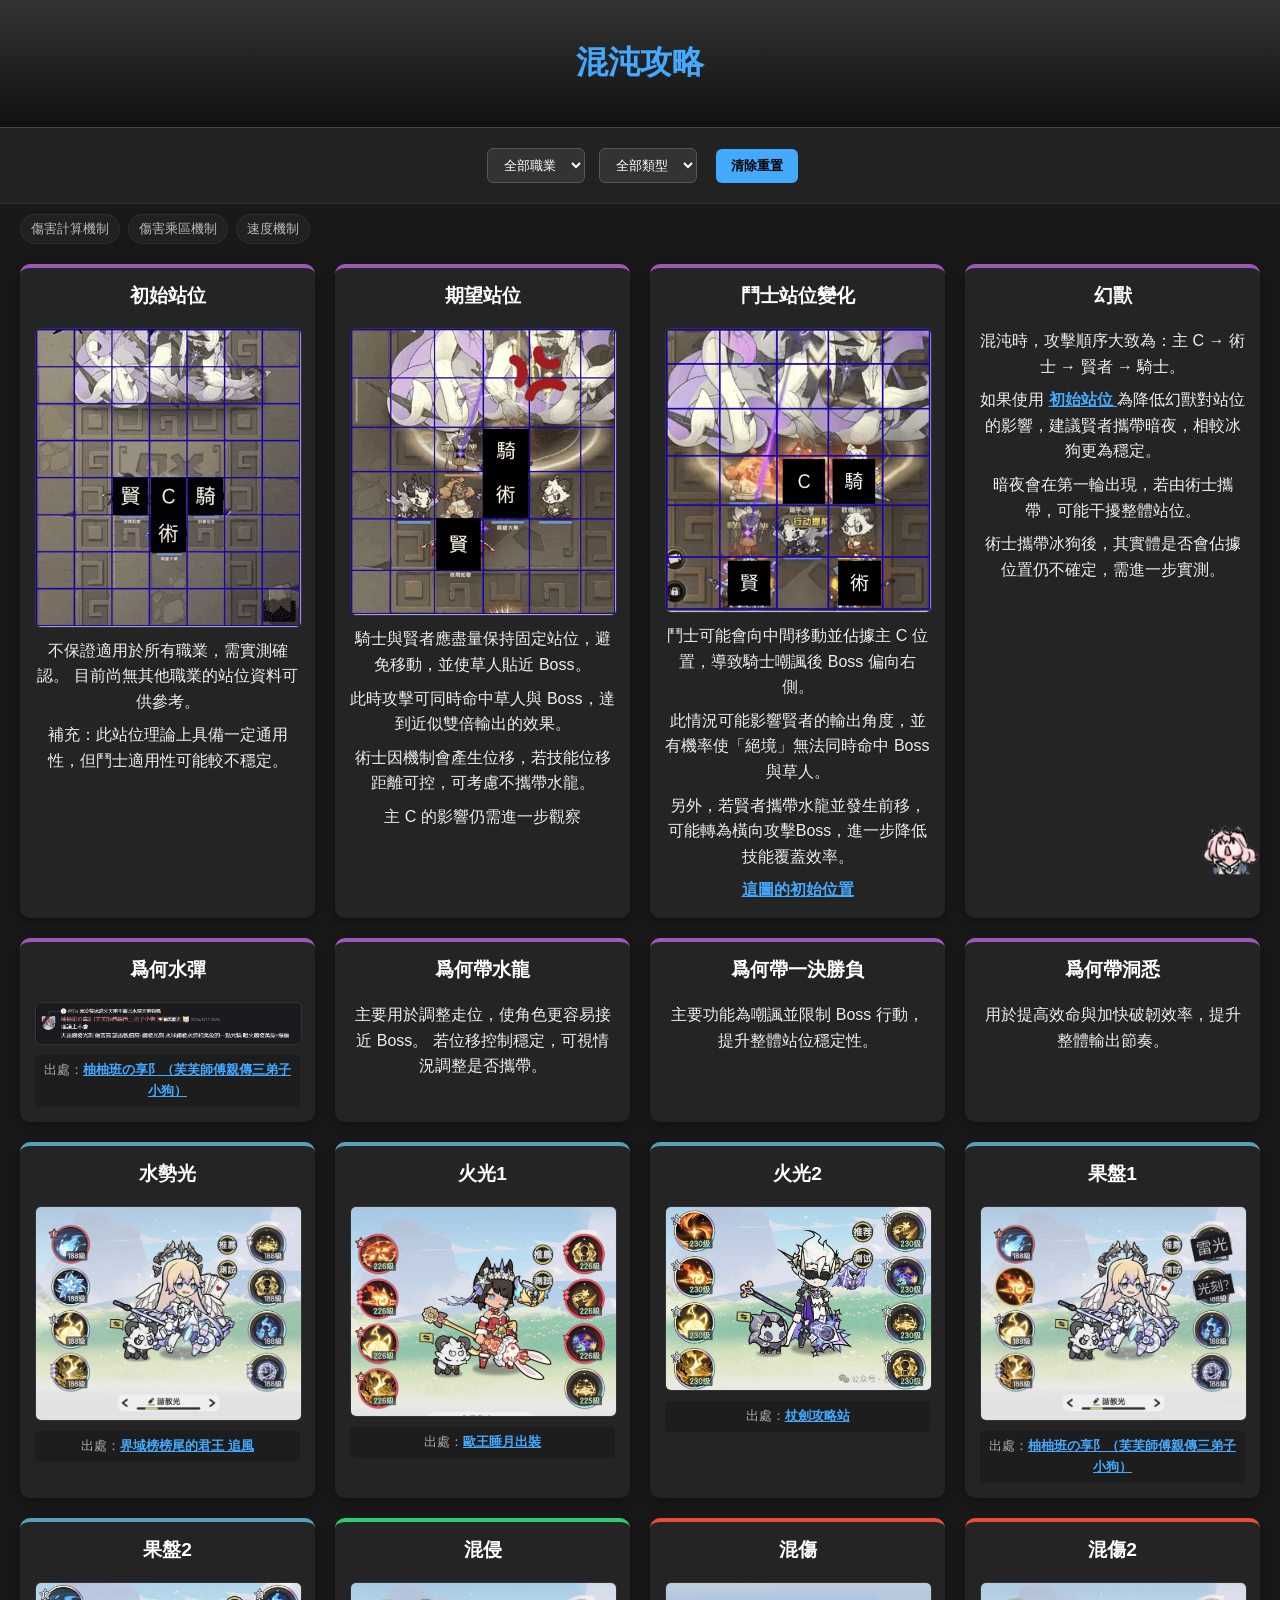
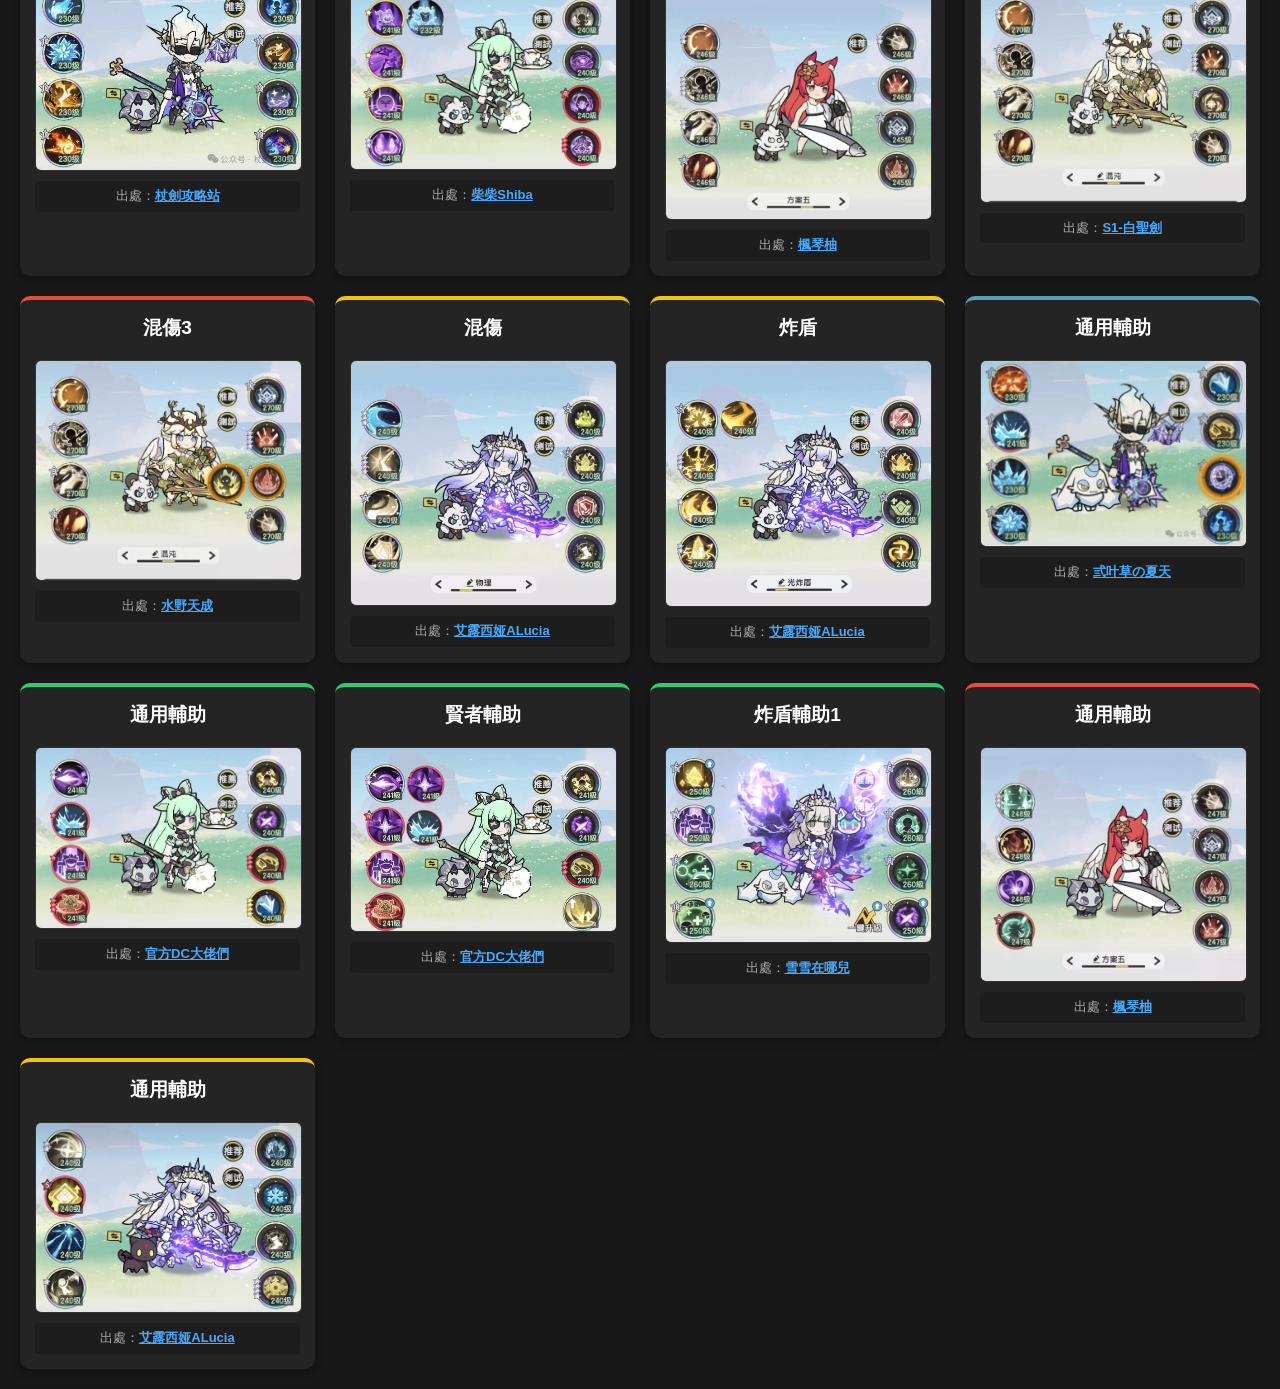
==== hundun.html @ 765a08b0 "Update hundun.html" ====
<!doctype html>
<html lang="zh-Hant">
  <head>
    <meta charset="UTF-8" />
    <meta name="viewport" content="width=device-width, initial-scale=1.0" />
    <title>混沌攻略 - 仗劍傳說</title>
    <link rel="stylesheet" href="hundun.css" />
  </head>

  <body>
    <!-- ===== 頁面標題 ===== -->
    <header>
      <h1>混沌攻略</h1>
    </header>

    <!-- ===== 彩蛋按鈕 ===== -->
    <img id="easter-egg-btn" src="pic/feile.png" alt="驚喜表情" />

    <!-- ===== 彩蛋 Modal ===== -->
    <div id="surprise-modal">
      <div class="modal-content">
        <span class="close-button">&times;</span>
        <h4>恭喜你找到彩蛋！</h4>
        <img id="surprise-img" src="pic/gengtu1.png" alt="驚喜圖片" />
        <p>這是一個小小的驚喜，感謝你的探索！</p>
      </div>
    </div>

    <!-- ===== 篩選選單 ===== -->
    <div class="menu">
      <!-- 職業篩選 -->
      <select id="job">
        <option value="all">全部職業</option>
        <option value="warlock">術士</option>
        <option value="sage">賢者</option>
        <option value="fighter">鬥士</option>
        <option value="knight">騎士</option>
        <option value="exp">解説</option>
      </select>

      <!-- 類型篩選 -->
      <select id="type">
        <option value="all">全部類型</option>
        <option value="atk">攻擊</option>
        <option value="sup">輔助</option>
        <option value="exp">技能</option>
        <option value="stand">站位</option>
      </select>

      <!-- 重置按鈕 -->
      <button id="clear">清除重置</button>
    </div>

    <!-- ===== 補充資料區 ===== -->
    <div class="menu-extra">
       <!-- 連結列表 -->
      <div class="menu-extra-links">
        <!-- 傷害計算機制 -->
        <a
          href="https://www.taptap.cn/moment/735771760900706003"
          target="_blank"
        >
          傷害計算機制
        </a>

        <!-- 傷害乘區機制 -->
        <a
          href="https://www.taptap.cn/moment/769601162142810448"
          target="_blank"
        >
          傷害乘區機制
        </a>

        <!-- 速度機制 -->
        <a
          href="https://www.taptap.cn/moment/742370463644125273"
          target="_blank"
        >
          速度機制
        </a>
      </div>
    </div>
    <!-- ===== 補充資料區 END ===== -->

    <!-- ===== Lightbox ===== -->
    <div id="lightbox">
      <div class="lightbox-content">
        <div class="lightbox-left">
          <img src="" alt="展示圖片" id="lightbox-main-img" />
        </div>

        <div class="lightbox-right">
          <span class="lightbox-close">&times;</span>
          <h3 id="lightbox-title">標題</h3>
          <div id="lightbox-text">這裡顯示說明文字</div>
        </div>
      </div>
    </div>

    <!-- ===== 卡片內容區 ===== -->
    <div class="grid">
      <!-- ===== 範例卡片（站位） ===== -->
      <div
        class="box exp"
        data-job="exp"
        data-type="stand"
        data-title="初始站位"
        data-text="不保證適用於所有職業，需實測確認。
        目前尚無其他職業的站位資料可供參考。

        補充：此站位理論上具備一定通用性，但鬥士適用性可能較不穩定。"
      >
        <h3>初始站位</h3>
        <img src="pic/stand.png" alt="站位" />
        <p>
          不保證適用於所有職業，需實測確認。
          目前尚無其他職業的站位資料可供參考。
        </p>
        <p>補充：此站位理論上具備一定通用性，但鬥士適用性可能較不穩定。</p>
      </div>

      <div
        class="box exp"
        data-job="exp"
        data-type="stand"
        data-title="期望站位"
        data-text="騎士與賢者應盡量保持固定站位，避免移動，並使草人貼近 Boss。
        此時攻擊可同時命中草人與 Boss，達到近似雙倍輸出的效果。

        術士因機制會產生位移，若技能位移距離可控，可考慮不攜帶水龍。
        主 C 的影響仍需進一步觀察。"
      >
        <h3>期望站位</h3>
        <img src="pic/stand2.png" alt="站位" />
        <p>騎士與賢者應盡量保持固定站位，避免移動，並使草人貼近 Boss。</p>
        <p>此時攻擊可同時命中草人與 Boss，達到近似雙倍輸出的效果。</p>
        <p>術士因機制會產生位移，若技能位移距離可控，可考慮不攜帶水龍。</p>
        <p>主 C 的影響仍需進一步觀察</p>
      </div>

      <div
        class="box exp"
        data-job="exp"
        data-type="stand"
        data-title="鬥士站位變化"
        data-text="鬥士可能會向中間移動並佔據主 C 位置，導致騎士嘲諷後 Boss 偏向右側。

        此情況可能影響賢者的輸出角度，並有機率使「絕境」無法同時命中 Boss 與草人。

        另外，若賢者攜帶水龍並發生前移，可能轉為橫向攻擊 Boss，進一步降低技能覆蓋效率。

        賢者不建議站在鬥士後方，否則草人可能被阻擋。技能施放順序應為「草人優先於圖騰」，否則可能出現如圖所示的站位問題。
        <a href='pic/stand3.png' target='_blank'>查看這圖的初始位置</a>"
      >
        <h3>鬥士站位變化</h3>
        <img src="pic/stand4.png" alt="站位" />
        <p>
          鬥士可能會向中間移動並佔據主 C 位置，導致騎士嘲諷後 Boss 偏向右側。
        </p>
        <p>
          此情況可能影響賢者的輸出角度，並有機率使「絕境」無法同時命中 Boss
          與草人。
        </p>
        <p>
          另外，若賢者攜帶水龍並發生前移，可能轉為橫向攻擊Boss，進一步降低技能覆蓋效率。
        </p>
        <p>
          <a
            href="#"
            class="img-link"
            data-img="pic/stand3.png"
            data-title="這圖的初始位置"
            data-text="這張圖是上述情況的初始站位示意圖，可用來對照鬥士可能造成的站位偏移。"
          >
            這圖的初始位置
          </a>
        </p>
      </div>

      <div
        class="box exp"
        data-job="exp"
        data-type="stand"
        data-title="幻獸"
        data-text="在此站位下，攻擊順序大致為：主 C → 術士 → 賢者 → 騎士。

        為降低幻獸對站位的影響，建議賢者攜帶暗夜，相較冰狗更為穩定。
        暗夜會在第一輪出現，若由術士攜帶，可能干擾整體站位。

        術士攜帶冰狗後，其實體是否會佔據位置仍不確定，需進一步實測。"
      >
        <h3>幻獸</h3>
        <p>混沌時，攻擊順序大致為：主 C → 術士 → 賢者 → 騎士。</p>
        <p>
          如果使用
          <a href="#" class="img-link" data-img="pic/stand.png"> 初始站位 </a
          >為降低幻獸對站位的影響，建議賢者攜帶暗夜，相較冰狗更為穩定。
        </p>
        <p>暗夜會在第一輪出現，若由術士攜帶，可能干擾整體站位。</p>
        <p>術士攜帶冰狗後，其實體是否會佔據位置仍不確定，需進一步實測。</p>
      </div>

      <div
        class="box exp"
        data-job="exp"
        data-type="exp"
        data-title="爲何水彈"
         >
        <h3>爲何水彈</h3>
        <img src="pic/magehundunreason.png" alt="爲何水彈" />
        <p class="source">
          出處：<a
            href="https://discord.com/channels/1215600132003725353/1400754560644939897/1485132696735711293"
            target="_blank"
            >柚柚班の享阝（芙芙師傅親傳三弟子小狗）</a
          >
        </p>
      </div>

      <div
        class="box exp"
        data-job="exp"
        data-type="exp"
        data-title="爲何帶水龍"
        data-text="主要是為了讓走位更容易靠近 Boss。若實戰中位移控制穩定，也可以視情況調整。"
      >
        <h3>爲何帶水龍</h3>
        <p>
          主要用於調整走位，使角色更容易接近 Boss。
          若位移控制穩定，可視情況調整是否攜帶。
        </p>
      </div>

      <div
        class="box exp"
        data-job="exp"
        data-type="exp"
        data-title="爲何帶一決勝負"
        data-text="核心作用是嘲諷並定住 Boss，讓站位和輸出更穩定。"
      >
        <h3>爲何帶一決勝負</h3>
        <p>主要功能為嘲諷並限制 Boss 行動，提升整體站位穩定性。</p>
      </div>

      <div
        class="box exp"
        data-job="exp"
        data-type="exp"
        data-title="爲何帶洞悉"
        data-text="主要用來提高效命，並加快破韌效率。"
      >
        <h3>爲何帶洞悉</h3>
        <p>用於提高效命與加快破韌效率，提升整體輸出節奏。</p>
      </div>

      <div
        class="box warlock"
        data-job="warlock"
        data-type="atk"
        data-title="水勢光"
        data-text="術士攻擊配置示意。"
      >
        <h3>水勢光</h3>
        <img src="pic/magehundunatk3.png" alt="水勢光" />
        <p class="source">
          出處：<a
            href="https://discord.com/channels/1215600132003725353/1400754560644939897/1485160021254865047"
            target="_blank"
            >界域榜榜尾的君王 追風</a
          >
        </p>
      </div>

      <div
        class="box warlock"
        data-job="warlock"
        data-type="atk"
        data-title="火光1"
        data-text="術士攻擊配置示意。"
      >
        <h3>火光1</h3>
        <img src="pic/magehundunatk4.png" alt="火光1" />
        <p class="source">
          出處：<a
            href="https://discord.com/channels/1215600132003725353/1400754560644939897/1485231262699487295"
            target="_blank"
            >歐王睡月出裝</a
          >
        </p>
      </div>

      <div
        class="box warlock"
        data-job="warlock"
        data-type="atk"
        data-title="火光2"
        data-text="術士攻擊配置示意。"
      >
        <h3>火光2</h3>
        <img src="pic/magehundunatk2.png" alt="火光2" />
        <p class="source">
          出處：<a
            href="https://mp.weixin.qq.com/s/1b0fy6rsYxPBUUTZISyilg"
            target="_blank"
            >杖劍攻略站</a
          >
        </p>
      </div>

      <div
        class="box warlock"
        data-job="warlock"
        data-type="atk"
        data-title="果盤1"
        data-text="術士攻擊配置示意。"
      >
        <h3>果盤1</h3>
        <img src="pic/magehundunatk5.png" alt="果盤1" />
        <p class="source">
          出處：<a
            href="https://discord.com/channels/1215600132003725353/1400754560644939897/1485132696735711293"
            target="_blank"
            >柚柚班の享阝（芙芙師傅親傳三弟子小狗）</a
          >
        </p>
      </div>

      <div
        class="box warlock"
        data-job="warlock"
        data-type="atk"
        data-title="果盤2"
        data-text="術士攻擊配置示意。"
      >
        <h3>果盤2</h3>
        <img src="pic/magehundunatk.png" alt="果盤2" />
        <p class="source">
          出處：<a
            href="https://mp.weixin.qq.com/s/1b0fy6rsYxPBUUTZISyilg"
            target="_blank"
            >杖劍攻略站</a
          >
        </p>
      </div>

      <div
        class="box sage"
        data-job="sage"
        data-type="atk"
        data-title="混侵"
        data-text="賢者攻擊配置示意。"
      >
        <h3>混侵</h3>
        <img src="pic/sagehundunatk.png" alt="混侵" />
        <p class="source">
          出處：<a
            href="https://discord.com/channels/1215600132003725353/1400754489086050384/1480066961537892393"
            target="_blank"
            >柴柴Shiba</a
          >
        </p>
      </div>

      <div
        class="box fighter"
        data-job="fighter"
        data-type="atk"
        data-title="混傷"
        data-text="鬥士攻擊配置示意。"
      >
        <h3>混傷</h3>
        <img src="pic/fighterhundunatk.png" alt="混傷" />
        <p class="source">
          出處：<a
            href="https://cdn.discordapp.com/attachments/1465843644421374286/1480055857407463525/39de764df77cdb83e19eff310fb28471_720.png"
            target="_blank"
            >楓琴柚</a
          >
        </p>
      </div>

      <div
        class="box fighter"
        data-job="fighter"
        data-type="atk"
        data-title="混傷2"
        data-text="鬥士攻擊配置示意。"
      >
        <h3>混傷2</h3>
        <img src="pic/fighterhundunatk3.png" alt="混傷2" />
        <p class="source">
          出處：<a
            href="https://discord.com/channels/1215600132003725353/1400754392562536458/1489166556989624400"
            target="_blank"
            >S1-白聖劍</a
          >
        </p>
      </div>

      <div
        class="box fighter"
        data-job="fighter"
        data-type="atk"
        data-title="混傷3"
        data-text="鬥士攻擊配置示意。"
      >
        <h3>混傷3</h3>
        <img src="pic/fighterhundunatk2.png" alt="混傷3" />
        <p class="source">
          出處：<a
            href="https://discord.com/channels/1215600132003725353/1400754392562536458/1480232875348459530"
            target="_blank"
            >水野天成</a
          >
        </p>
      </div>

      <div
        class="box knight"
        data-job="knight"
        data-type="atk"
        data-title="混傷"
        data-text="騎士攻擊配置示意。"
      >
        <h3>混傷</h3>
        <img src="pic/knighthundunatk1.png" alt="混傷" />
        <p class="source">
          出處：<a
            href="https://www.bilibili.com/video/BV1zizDBMEP7/"
            target="_blank"
            >艾露西娅ALucia</a
          >
        </p>
      </div>

      <div
        class="box knight"
        data-job="knight"
        data-type="atk"
        data-title="炸盾"
        data-text="騎士攻擊配置示意。"
      >
        <h3>炸盾</h3>
        <img src="pic/knighthundunatk2.png" alt="炸盾1" />
        <p class="source">
          出處：<a
            href="https://www.bilibili.com/video/BV1zizDBMEP7/"
            target="_blank"
            >艾露西娅ALucia</a
          >
        </p>
      </div>

      <div
        class="box warlock"
        data-job="warlock"
        data-type="sup"
        data-title="通用輔助"
        data-text="若位移控制穩定，可視情況調整是否攜帶水龍。其他秘法僅供參考具體自己搭配為準。"
      >
        <h3>通用輔助</h3>
        <img src="pic/magehundunsup.png" alt="通用輔助1" />
        <p class="source">
          出處：<a
            href="https://www.bilibili.com/video/BV1XgSDBHEF3/?spm_id_from=333.1007.top_right_bar_window_history.content.click"
            target="_blank"
            >弎叶草の夏天</a
          >
        </p>
      </div>

      <div
        class="box sage"
        data-job="sage"
        data-type="sup"
        data-title="通用輔助"
        data-text="技能施放順序應為「草人優先於圖騰」，否則可能出現。<a href='pic/stand4.png' target='_blank'>如圖</a> 所示的站位問題

        如果發生位移，可以將水龍替換為虛空，這樣就能完全避免移動。"
      >
        <h3>通用輔助</h3>
        <img src="pic/sagehundunsup1.png" alt="通用輔助" />
        <p class="source">
          出處：<a
            href="https://discord.com/channels/1215600132003725353/1400754489086050384/1480202401456717915"
            target="_blank"
            >官方DC大佬們</a
          >
        </p>
      </div>

      <div
        class="box sage"
        data-job="sage"
        data-type="sup"
        data-title="賢者輔助"
        data-text="終結技能需先於草人施放，否則 Boss 身上的侵蝕效果將無法被觸發引爆。
        若引爆者位移距離可控，可不攜帶水龍。

        補充：
        終結傷害的暴擊率與爆擊傷害由引爆者判定，傷害基底則來自侵蝕效果的施加者。因此輔助賢者，可考慮準備一套雙暴擊的低裝備。"
      >
        <h3>賢者輔助</h3>
        <img src="pic/sagehundunsup2.png" alt="賢者輔助" />
        <p class="source">
          出處：<a
            href="https://discord.com/channels/1215600132003725353/1400754489086050384/1480202184774647840"
            target="_blank"
            >官方DC大佬們</a
          >
        </p>
      </div>

      <div
        class="box sage"
        data-job="sage"
        data-type="sup"
        data-title="炸盾輔助1"
        data-text="賢者炸盾輔助配置示意。"
      >
        <h3>炸盾輔助1</h3>
        <img src="pic/sagehundunsup3.png" alt="炸盾輔助1" />
        <p class="source">
          出處：<a
            href="https://discord.com/channels/1215600132003725353/1400754442130690148/1480135616237928479"
            target="_blank"
            >雪雪在哪兒</a
          >
        </p>
      </div>

      <div
        class="box fighter"
        data-job="fighter"
        data-type="sup"
        data-title="通用輔助"
        data-text="鬥士輔助配置示意。原作者推薦，但具體配招仍待補充。"
      >
        <h3>通用輔助</h3>
        <img src="pic/fighterhundunsup.png" alt="通用輔助" />
        <p class="source">
          出處：<a
            href="https://cdn.discordapp.com/attachments/1465843644421374286/1480055713228259348/b9e313a5cff5644361f6db142877fecc_720.png"
            target="_blank"
            >楓琴柚</a
          >
        </p>
      </div>

      <div
        class="box knight"
        data-job="knight"
        data-type="sup"
        data-title="通用輔助"
        data-text="騎士輔助配置示意。"
      >
        <h3>通用輔助</h3>
        <img src="pic/knighthundunsup.png" alt="通用輔助" />
        <p class="source">
          出處：<a
            href="https://www.bilibili.com/video/BV1zizDBMEP7/"
            target="_blank"
            >艾露西娅ALucia</a
          >
        </p>
      </div>

    <!-- ===== JS ===== -->
    <script src="hundun.js"></script>
  </body>
</html>
---- hundun.css ----
/* ===== 基本 ===== */
body {
  font-family: "PingFang TC", "Microsoft JhengHei", sans-serif;
  margin: 0;
  background: #181818;
  color: #eee;
}

/* ===== Header ===== */
header {
  background: linear-gradient(to bottom, #333, #111);
  color: #4af;
  text-align: center;
  padding: 20px;
  border-bottom: 1px solid #444;
}

/* ===== 篩選選單 ===== */
.menu {
  text-align: center;
  background: #222;
  padding: 15px;
  position: sticky;
  top: 0;
  z-index: 100;
  border-bottom: 1px solid #333;
}

select {
  padding: 8px 12px;
  margin: 5px;
  border-radius: 6px;
  background: #333;
  color: white;
  border: 1px solid #555;
  outline: none;
}

.menu button {
  padding: 8px 15px;
  margin-left: 10px;
  border: none;
  background: #4af;
  color: #000;
  font-weight: bold;
  border-radius: 6px;
  cursor: pointer;
  transition: 0.3s;
}

.menu button:hover {
  background: #8ef;
  box-shadow: 0 0 10px rgba(0, 170, 255, 0.5);
}

/* ===== 補充資料區 ===== */
.menu-extra {
  max-width: 1400px;
  margin: 0 auto;
  padding: 10px 20px 0;
}

.menu-extra-title {
  font-size: 13px;
  color: #888;
  margin-bottom: 8px;
  letter-spacing: 1px;
}

.menu-extra-links {
  display: flex;
  flex-wrap: wrap;
  gap: 8px;
}

.menu-extra-links a {
  display: inline-block;
  font-size: 13px;
  color: #bbb;
  text-decoration: none;
  padding: 5px 10px;
  border-radius: 999px;
  background: rgba(255, 255, 255, 0.04);
  border: 1px solid rgba(255, 255, 255, 0.06);
  transition: 0.2s ease;
}

.menu-extra-links a:hover {
  color: #fff;
  background: rgba(255, 255, 255, 0.08);
  border-color: rgba(255, 255, 255, 0.12);
}

/* ===== 卡片區 ===== */
.grid {
  display: grid;
  grid-template-columns: repeat(auto-fill, minmax(280px, 1fr));
  gap: 20px;
  padding: 20px;
  max-width: 1400px;
  margin: auto;
}

.box {
  padding: 15px;
  border-radius: 10px;
  text-align: center;
  box-shadow: 0 4px 10px rgba(0, 0, 0, 0.3);
  transition: transform 0.2s;
  background: #242424;
}

.box:hover {
  transform: translateY(-5px);
}

.warlock {
  border-top: 4px solid #59a0b6;
}

.sage {
  border-top: 4px solid #2ecc71;
}

.fighter {
  border-top: 4px solid #e74c3c;
}

.knight {
  border-top: 4px solid #f1c40f;
}

.exp {
  border-top: 4px solid #9b59b6;
}

.box h3 {
  margin-top: 0;
  font-size: 1.2rem;
  color: #fff;
}

.box img {
  width: 100%;
  height: auto;
  display: block;
  margin: 10px auto;
  border-radius: 6px;
  cursor: pointer;
  border: 1px solid #333;
}

.box p {
  line-height: 1.6;
  margin: 8px 0 0;
}

/* ===== 出處 / 補充連結 ===== */
.source {
  font-size: 13px;
  color: #aaa;
  margin-top: 10px;
  background: rgba(0, 0, 0, 0.2);
  padding: 5px;
  border-radius: 4px;
}

.source a,
.img-link {
  color: #4af;
  text-decoration: underline;
  font-weight: bold;
}

.source a:hover,
.img-link:hover {
  color: #8ef;
}

.hidden {
  display: none;
}

/* ===== Lightbox ===== */
#lightbox {
  display: none;
  position: fixed;
  inset: 0;
  background: rgba(0, 0, 0, 0.9);
  z-index: 2000;
  justify-content: center;
  align-items: center;
  padding: 20px;
  box-sizing: border-box;
}

#lightbox.active {
  display: flex;
}

.lightbox-content {
  display: flex;
  width: min(1100px, 95vw);
  max-height: 90vh;
  background: #1a1a1a;
  border-radius: 14px;
  overflow: hidden;
  box-shadow: 0 0 30px rgba(0, 0, 0, 0.5);
}

.lightbox-left {
  flex: 1.2;
  background: #111;
  display: flex;
  justify-content: center;
  align-items: center;
  padding: 20px;
}

.lightbox-left img {
  max-width: 100%;
  max-height: 80vh;
  border-radius: 8px;
  border: 2px solid #4af;
  display: block;
}

.lightbox-right {
  flex: 0.8;
  padding: 24px;
  color: #eee;
  overflow-y: auto;
  position: relative;
  background: #202020;
}

.lightbox-right h3 {
  margin-top: 0;
  margin-bottom: 15px;
  padding-bottom: 10px;
  padding-right: 30px;
  color: #4af;
  font-size: 1.4rem;
  border-bottom: 1px solid #333;
}

#lightbox-text {
  line-height: 1.8;
  color: #ccc;
  white-space: pre-line;
}

#lightbox-text a {
  color: #4af;
  text-decoration: underline;
  font-weight: bold;
}

#lightbox-text a:hover {
  color: #8ef;
}

.lightbox-close {
  position: absolute;
  top: 12px;
  right: 16px;
  font-size: 28px;
  color: #aaa;
  cursor: pointer;
  transition: color 0.2s;
}

.lightbox-close:hover {
  color: #fff;
}

/* ===== 彩蛋 ===== */
#easter-egg-btn {
  position: fixed;
  bottom: 20px;
  right: 20px;
  width: 60px;
  height: 60px;
  cursor: pointer;
  z-index: 3000;
  transition: transform 0.3s;
}

#easter-egg-btn:hover {
  transform: scale(1.2);
}

#surprise-modal {
  display: none;
  position: fixed;
  inset: 0;
  width: 100%;
  height: 100%;
  background: rgba(0, 0, 0, 0.8);
  z-index: 4000;
  justify-content: center;
  align-items: center;
}

#surprise-modal.active .modal-content {
  transform: scale(1);
  opacity: 1;
}

.modal-content {
  background: #282828;
  padding: 25px;
  border-radius: 12px;
  box-shadow: 0 5px 20px rgba(0, 0, 0, 0.7);
  text-align: center;
  position: relative;
  max-width: 400px;
  transform: scale(0.8);
  opacity: 0;
  transition:
    transform 0.3s ease-out,
    opacity 0.3s ease-out;
}

.modal-content img {
  max-width: 100%;
  max-height: 70vh;
  object-fit: contain;
  border-radius: 8px;
  margin-bottom: 15px;
  border: 2px solid #4af;
}

.modal-content h4 {
  color: #4af;
  margin-top: 0;
  margin-bottom: 10px;
  font-size: 1.4rem;
}

.modal-content p {
  color: #ccc;
  line-height: 1.6;
}

.close-button {
  position: absolute;
  top: 10px;
  right: 15px;
  font-size: 28px;
  color: #aaa;
  cursor: pointer;
  transition: color 0.2s;
}

.close-button:hover {
  color: #fff;
}

/* ===== RWD ===== */
@media (max-width: 768px) {
  .lightbox-content {
    flex-direction: column;
    width: 95vw;
    max-height: 90vh;
  }

  .lightbox-left,
  .lightbox-right {
    width: 100%;
    flex: none;
  }

  .lightbox-left {
    padding: 15px;
  }

  .lightbox-left img {
    max-height: 45vh;
  }

  .lightbox-right {
    padding: 20px;
  }
}

@media (max-width: 600px) {
  .grid {
    grid-template-columns: 1fr;
  }

  .menu-extra {
    padding: 8px 12px 0;
  }

  .menu-extra-title {
    font-size: 12px;
    margin-bottom: 6px;
  }

  .menu-extra-links {
    gap: 6px;
  }

  .menu-extra-links a {
    font-size: 12px;
    padding: 4px 8px;
  }

  .modal-content {
    max-width: 90%;
    padding: 15px;
  }

  .close-button {
    font-size: 24px;
    top: 5px;
    right: 10px;
  }
}
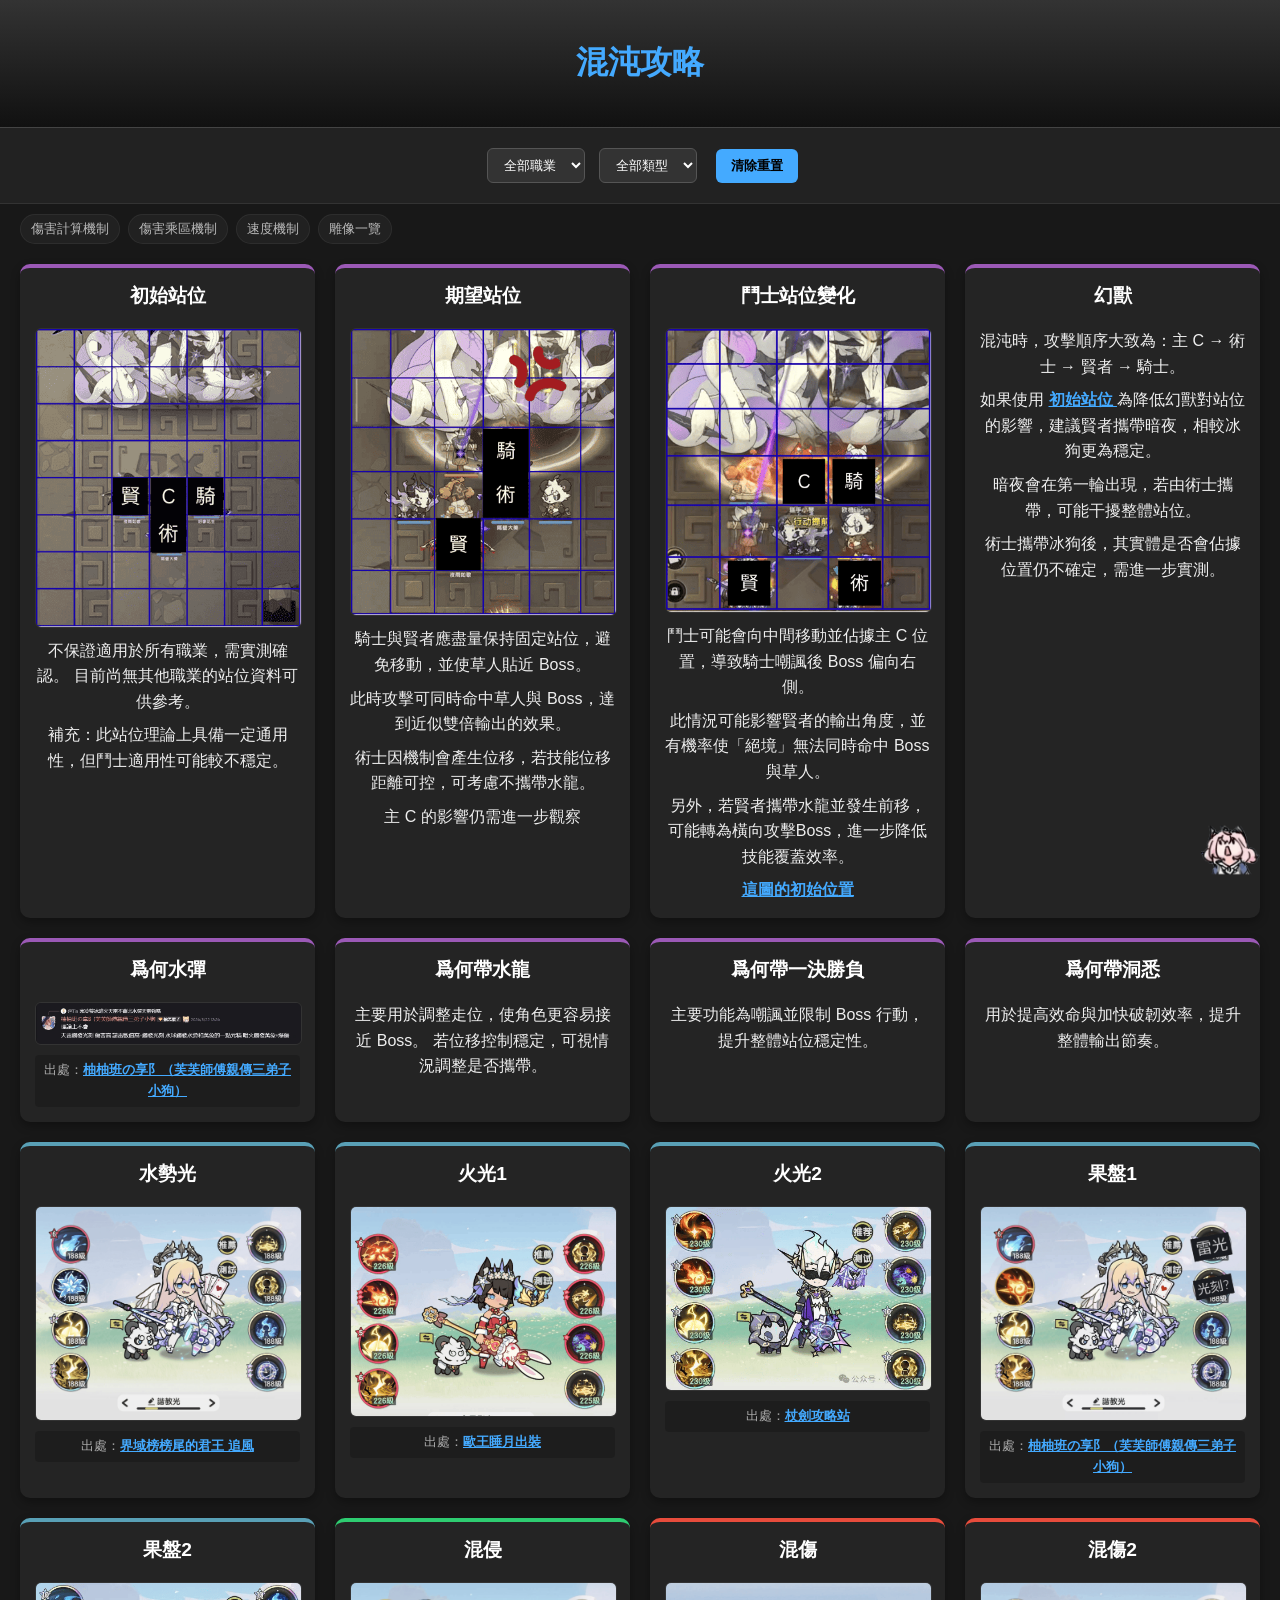
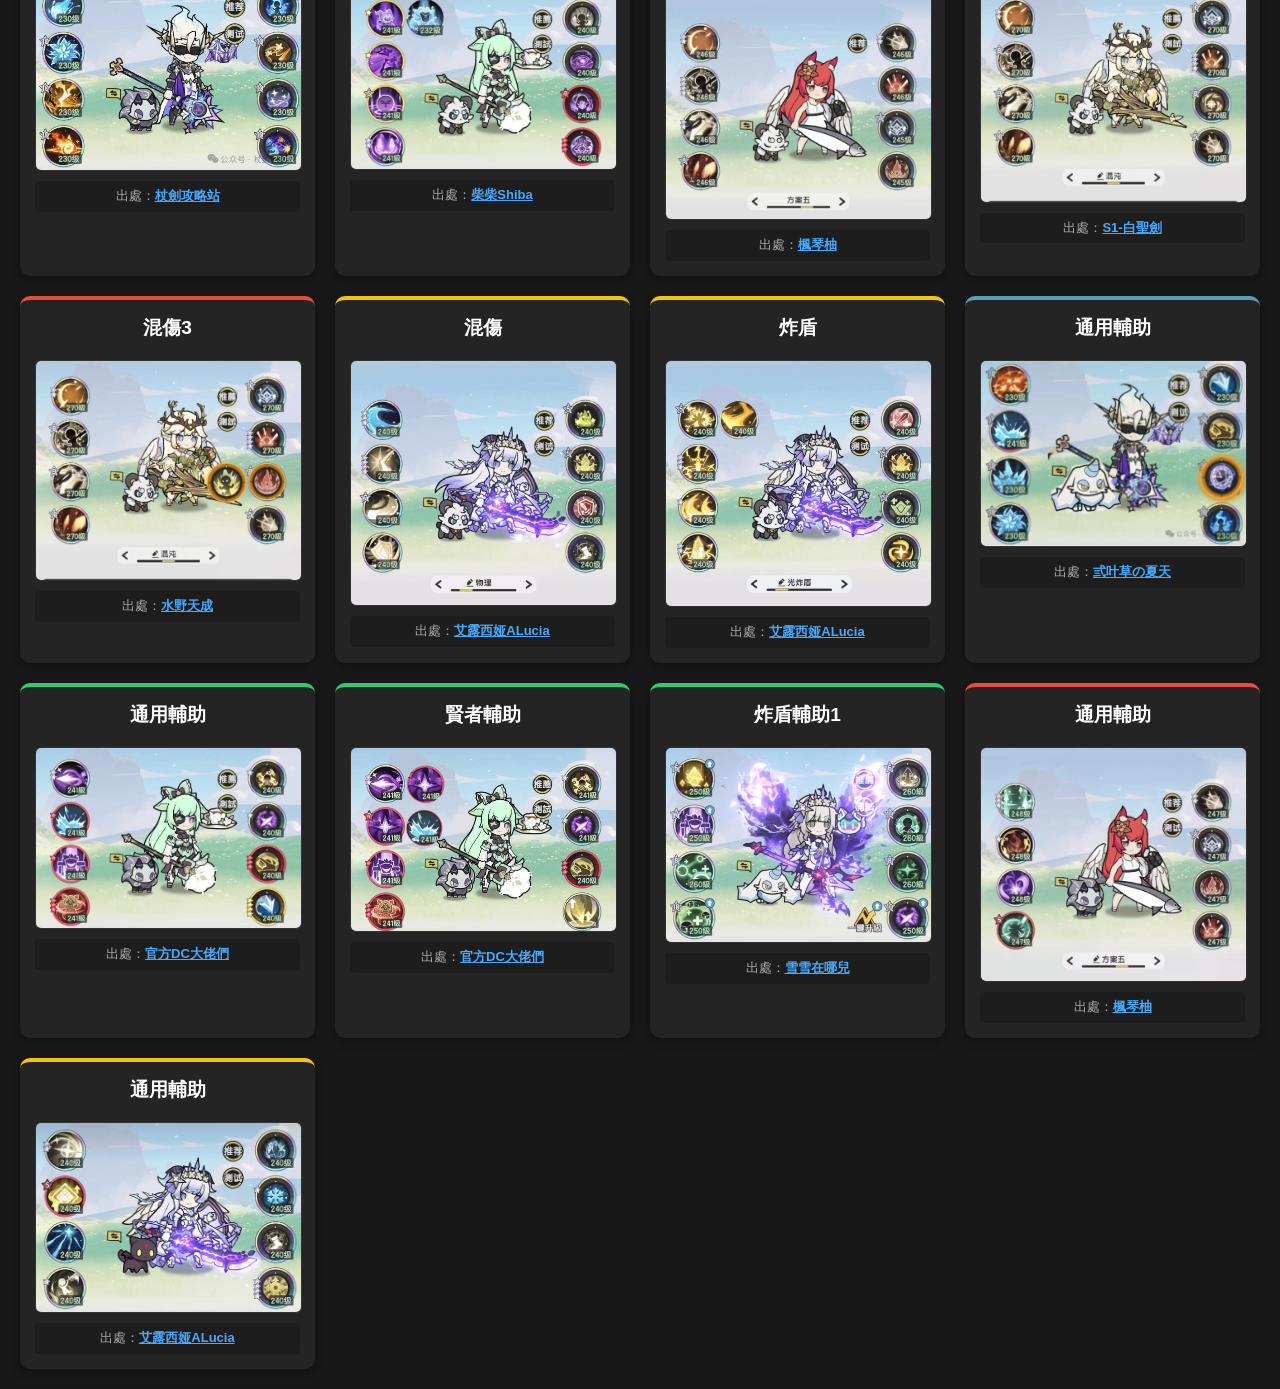
==== commit 22101caa: "Update hundun.html" ====
--- a/hundun.html
+++ b/hundun.html
@@ -78,6 +78,14 @@
         >
           速度機制
         </a>
+
+        <!-- 雕像 -->
+        <a
+          href="https://www.taptap.cn/moment/704006810297699798"
+          target="_blank"
+        >
+          雕像一覽
+        </a>
       </div>
     </div>
     <!-- ===== 補充資料區 END ===== -->
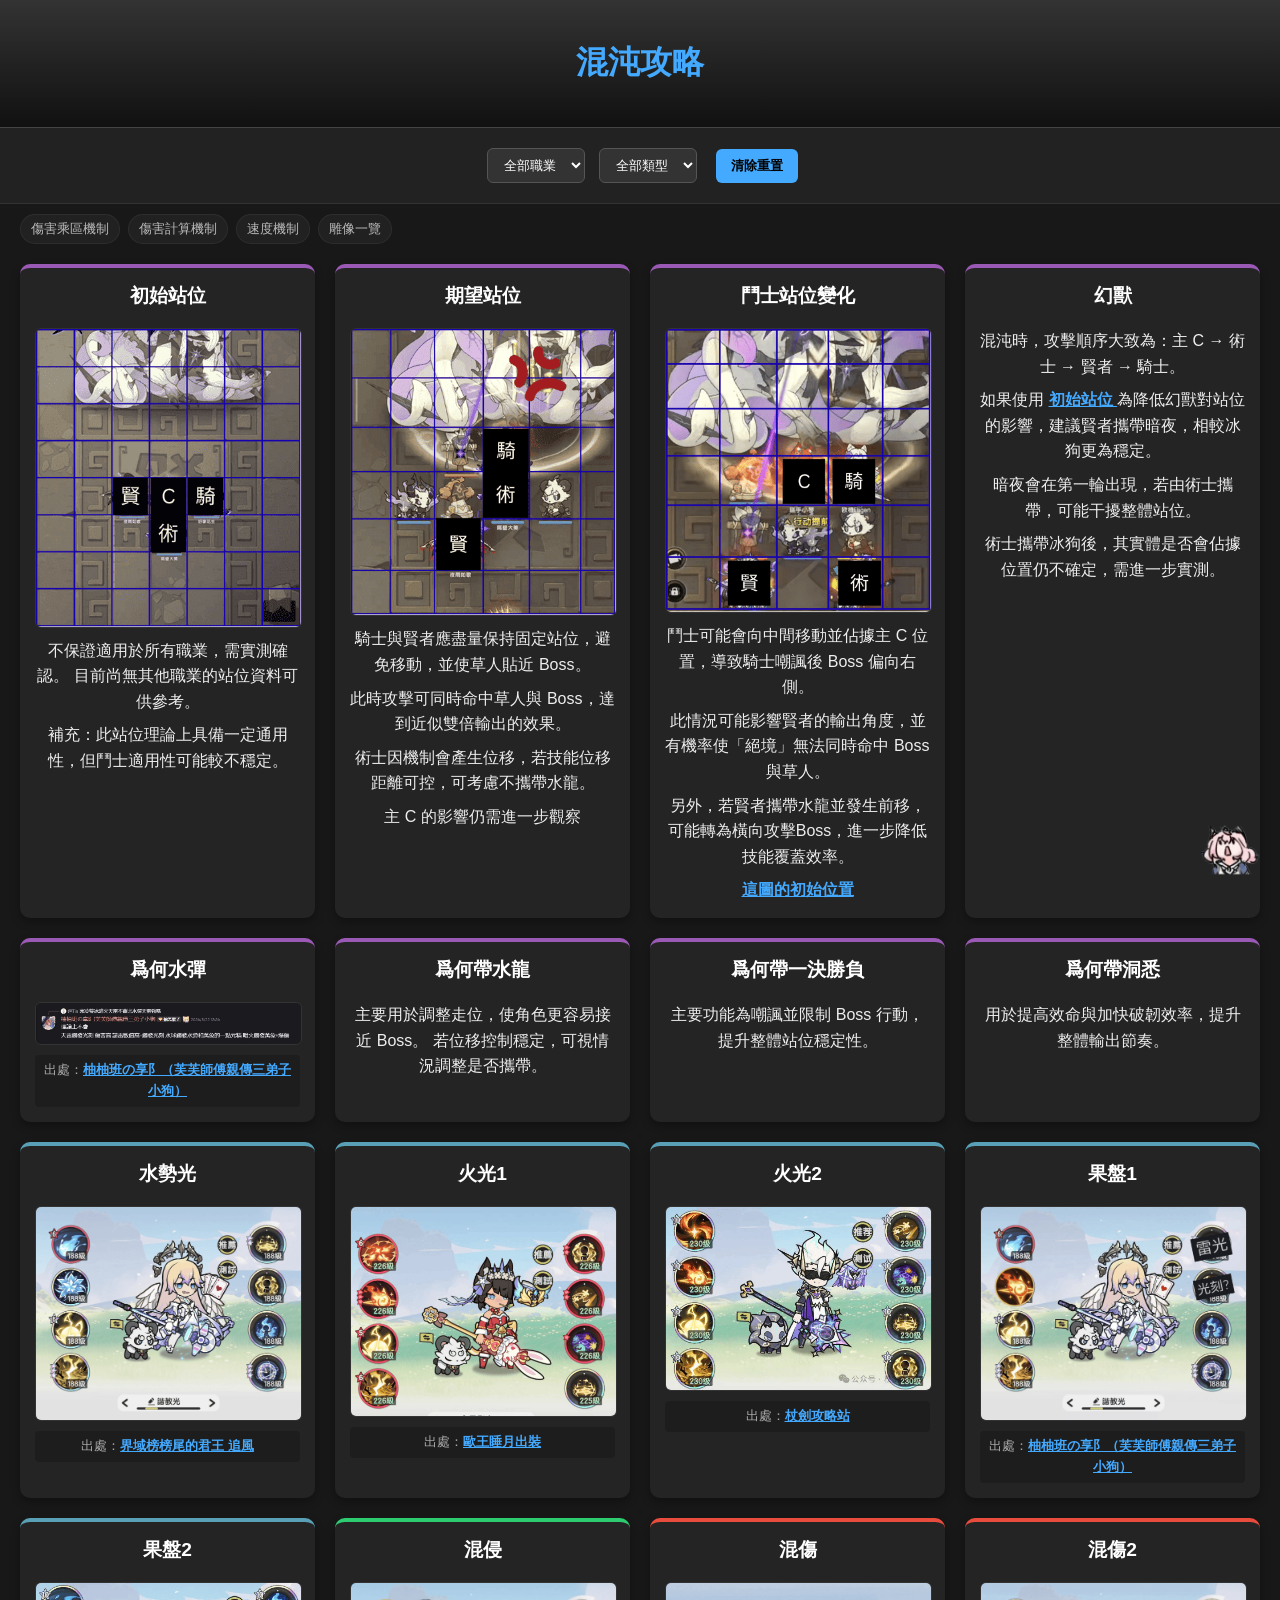
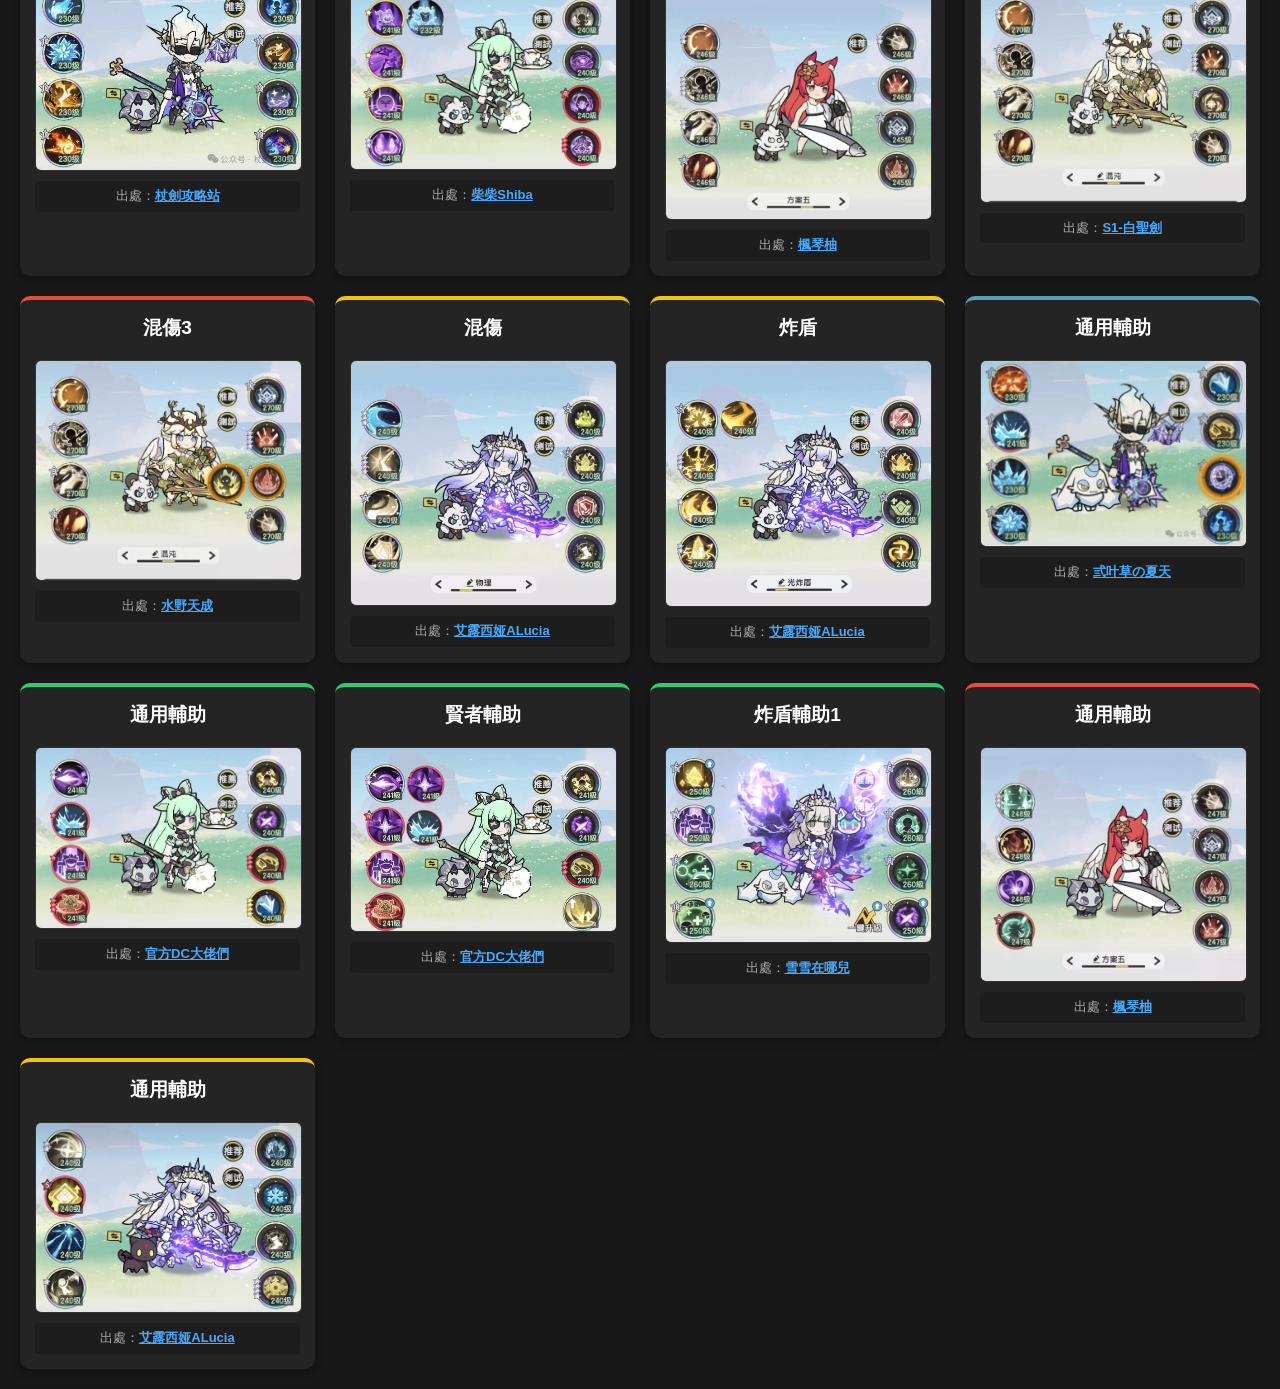
==== commit a19be356: "Update hundun.html" ====
--- a/hundun.html
+++ b/hundun.html
@@ -60,7 +60,7 @@
           href="https://www.taptap.cn/moment/735771760900706003"
           target="_blank"
         >
-          傷害計算機制
+          傷害乘區機制
         </a>
 
         <!-- 傷害乘區機制 -->
@@ -68,7 +68,7 @@
           href="https://www.taptap.cn/moment/769601162142810448"
           target="_blank"
         >
-          傷害乘區機制
+          傷害計算機制
         </a>
 
         <!-- 速度機制 -->
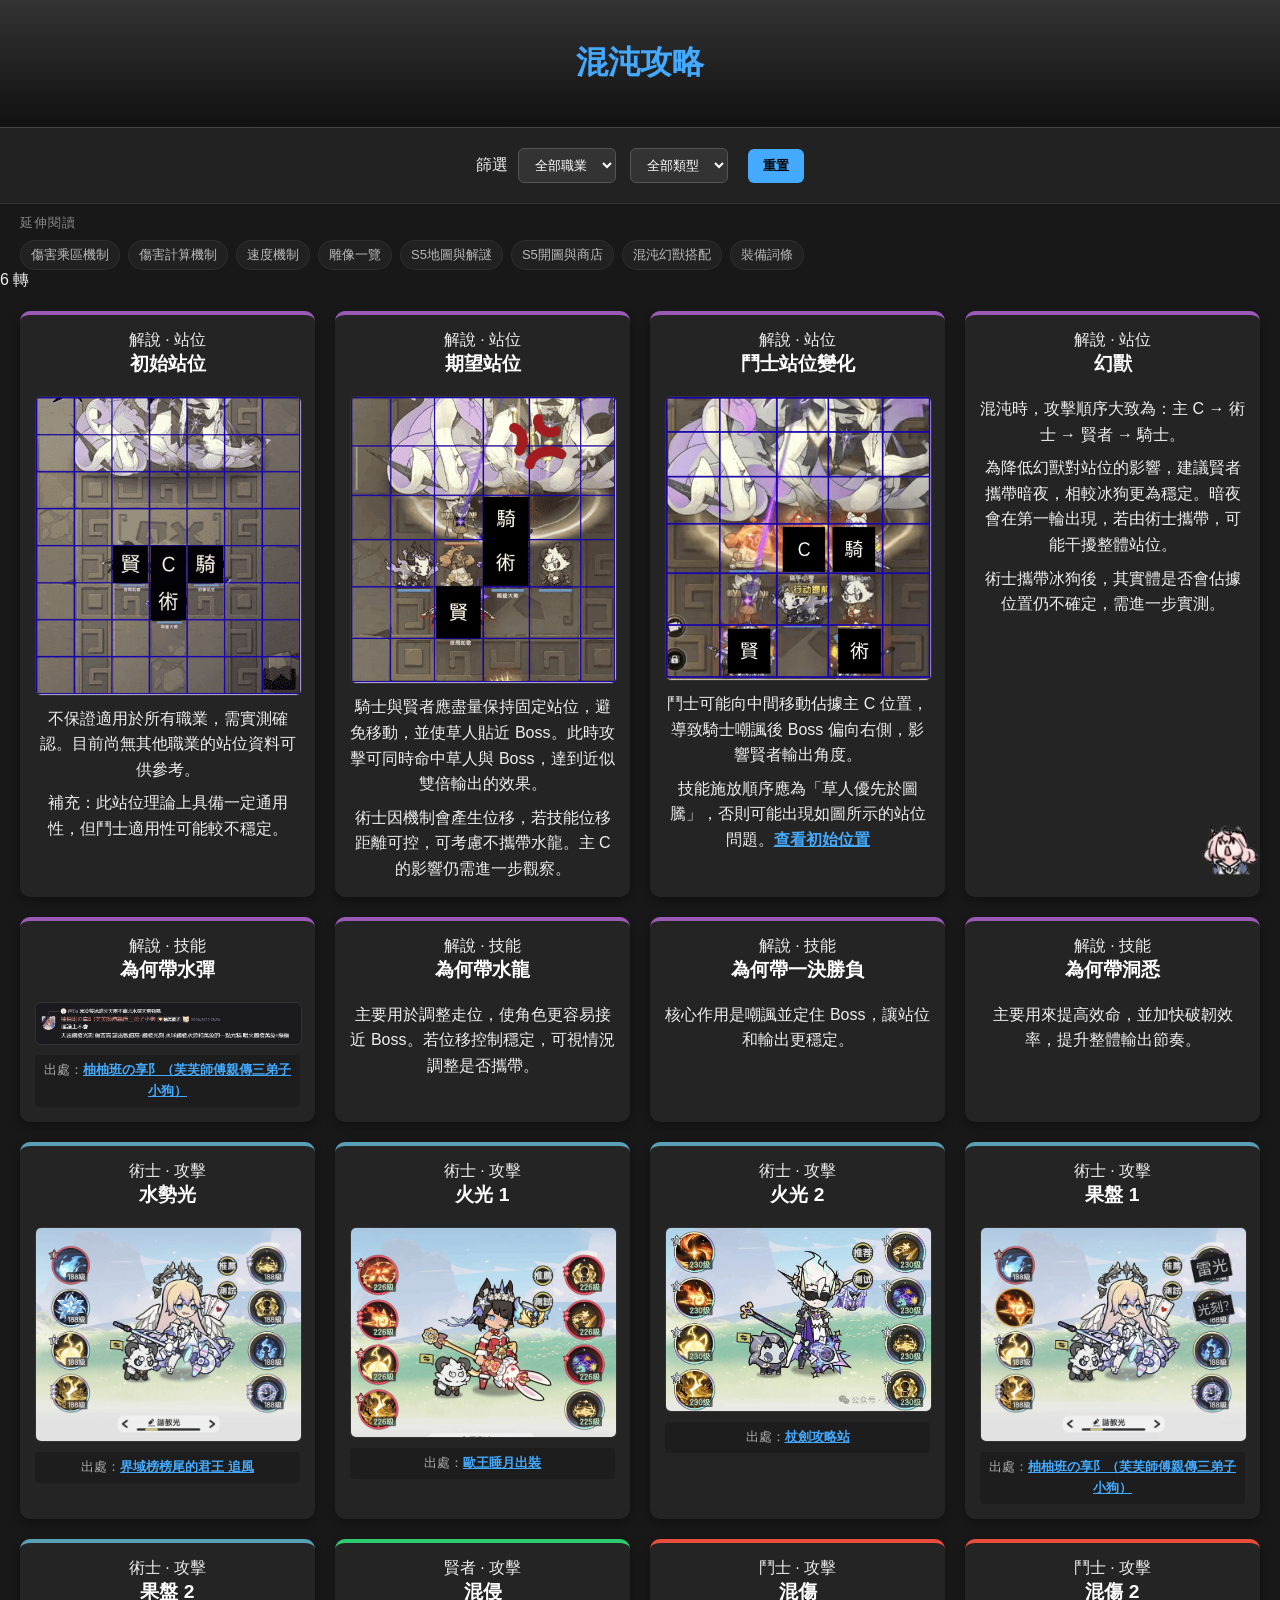
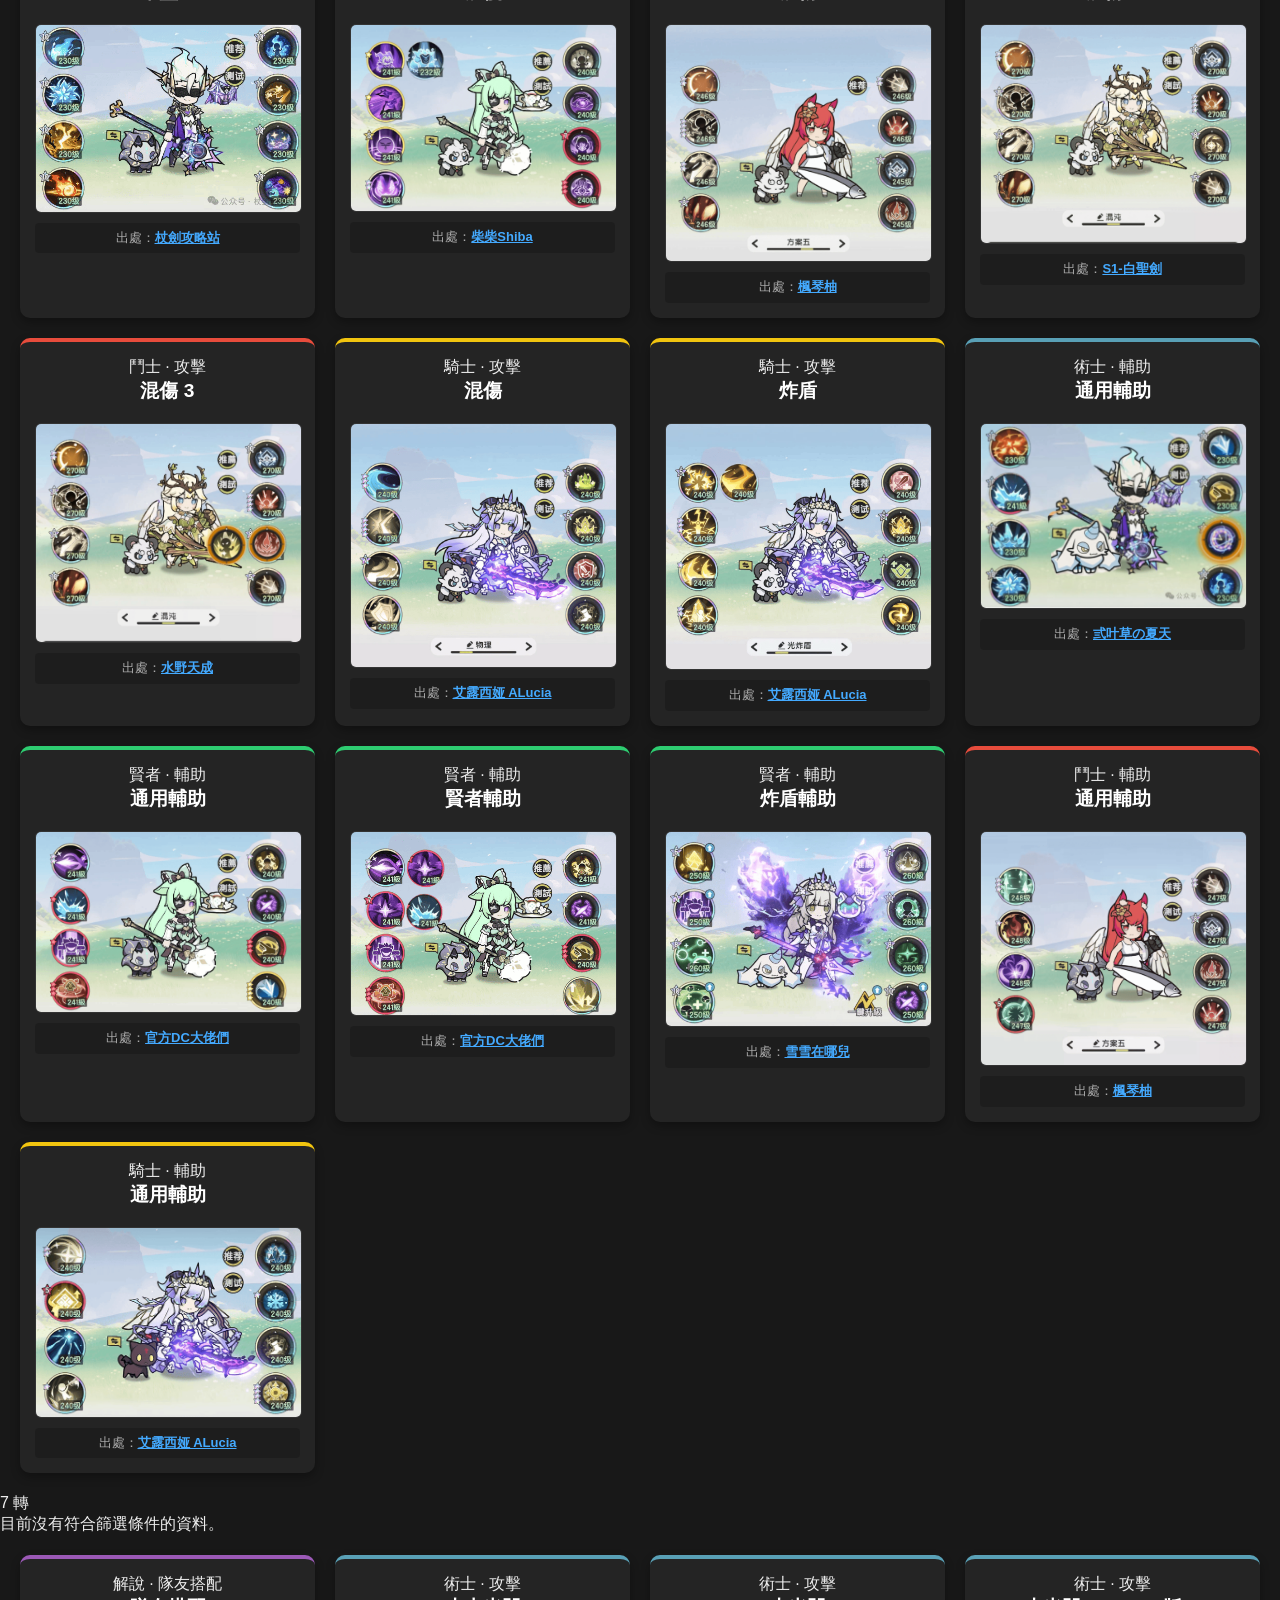
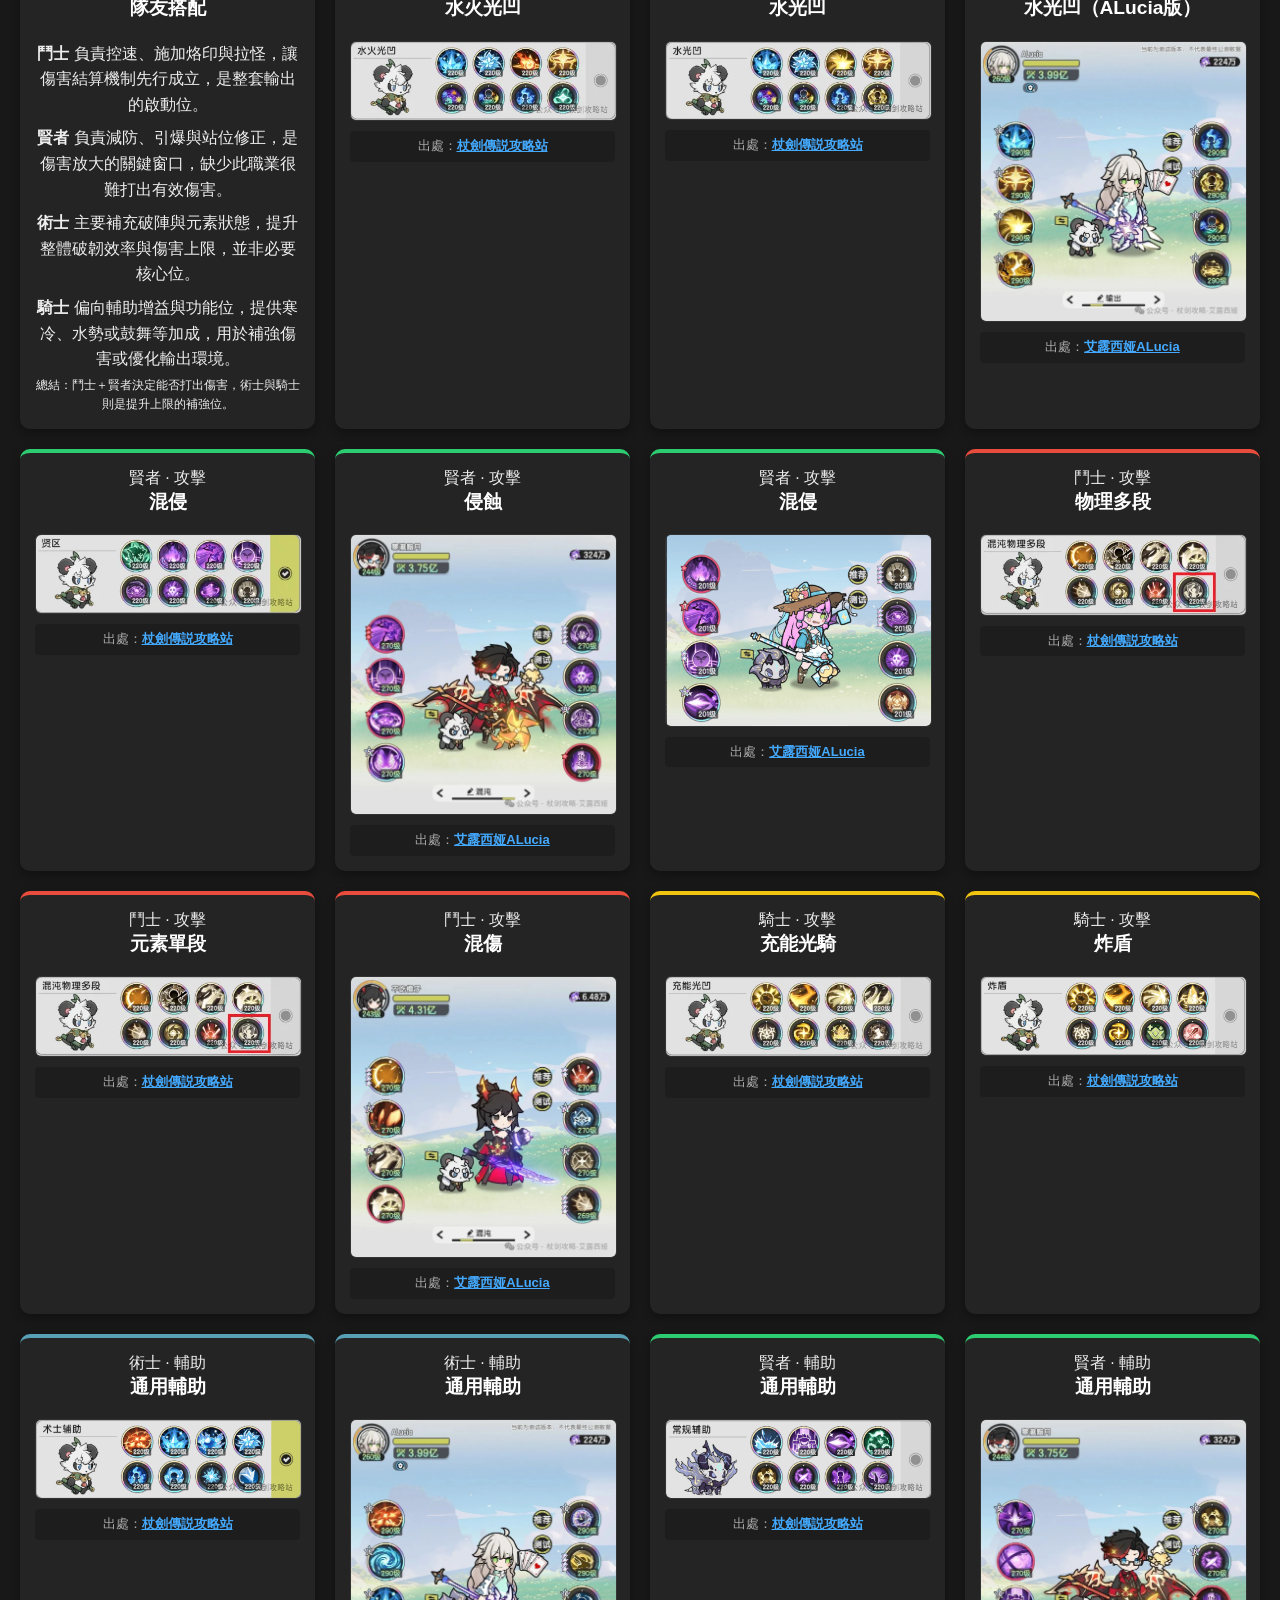
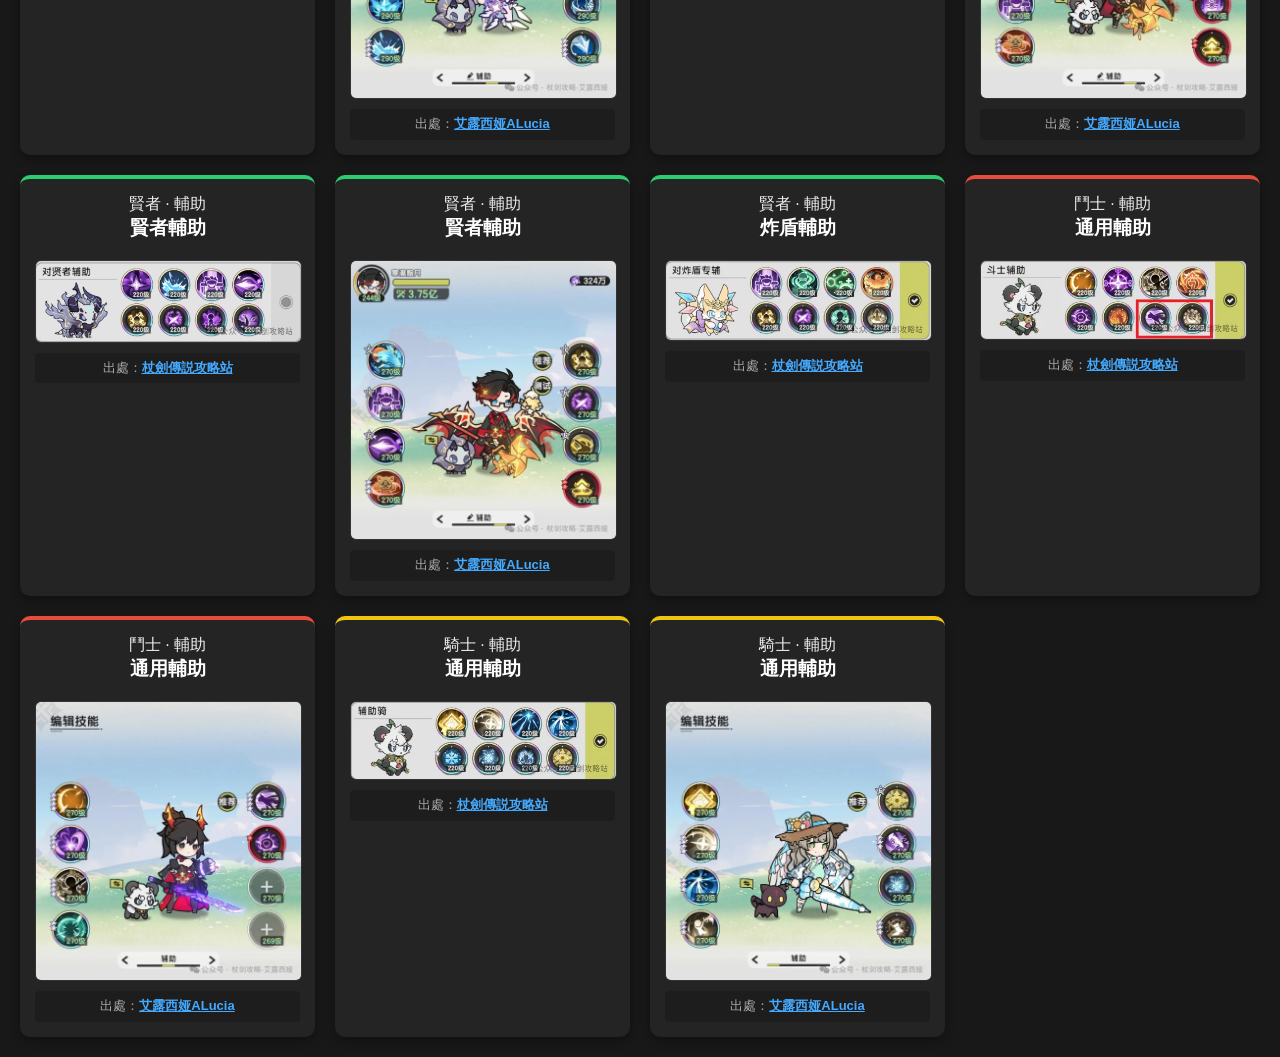
==== commit 82a43f23: "Update hundun.html" ====
--- a/hundun.html
+++ b/hundun.html
@@ -3,7 +3,7 @@
   <head>
     <meta charset="UTF-8" />
     <meta name="viewport" content="width=device-width, initial-scale=1.0" />
-    <title>混沌攻略 - 仗劍傳說</title>
+    <title>混沌攻略</title>
     <link rel="stylesheet" href="hundun.css" />
   </head>
 
@@ -20,109 +20,137 @@
     <div id="surprise-modal">
       <div class="modal-content">
         <span class="close-button">&times;</span>
-        <h4>恭喜你找到彩蛋！</h4>
-        <img id="surprise-img" src="pic/gengtu1.png" alt="驚喜圖片" />
-        <p>這是一個小小的驚喜，感謝你的探索！</p>
+        <h4>🎉 恭喜找到彩蛋！</h4>
+        <img
+          id="surprise-img"
+          src="pic/gengtu1.png"
+          alt="驚喜圖片"
+          loading="lazy"
+        />
       </div>
     </div>
 
     <!-- ===== 篩選選單 ===== -->
     <div class="menu">
-      <!-- 職業篩選 -->
-      <select id="job">
-        <option value="all">全部職業</option>
-        <option value="warlock">術士</option>
-        <option value="sage">賢者</option>
-        <option value="fighter">鬥士</option>
-        <option value="knight">騎士</option>
-        <option value="exp">解説</option>
-      </select>
-
-      <!-- 類型篩選 -->
-      <select id="type">
-        <option value="all">全部類型</option>
-        <option value="atk">攻擊</option>
-        <option value="sup">輔助</option>
-        <option value="exp">技能</option>
-        <option value="stand">站位</option>
-      </select>
-
-      <!-- 重置按鈕 -->
-      <button id="clear">清除重置</button>
+      <div class="menu-inner">
+        <span class="menu-label">篩選</span>
+
+        <select id="job">
+          <option value="all">全部職業</option>
+          <option value="warlock">術士</option>
+          <option value="sage">賢者</option>
+          <option value="fighter">鬥士</option>
+          <option value="knight">騎士</option>
+          <option value="exp">解說</option>
+        </select>
+
+        <select id="type">
+          <option value="all">全部類型</option>
+          <option value="atk">攻擊</option>
+          <option value="sup">輔助</option>
+          <option value="exp">技能說明</option>
+          <option value="stand">站位</option>
+        </select>
+
+        <button id="clear">重置</button>
+        <span id="filter-count"></span>
+      </div>
     </div>
 
     <!-- ===== 補充資料區 ===== -->
     <div class="menu-extra">
-       <!-- 連結列表 -->
+      <div class="menu-extra-title">延伸閱讀</div>
       <div class="menu-extra-links">
-        <!-- 傷害計算機制 -->
         <a
           href="https://www.taptap.cn/moment/735771760900706003"
           target="_blank"
+          >傷害乘區機制</a
         >
-          傷害乘區機制
-        </a>
-
-        <!-- 傷害乘區機制 -->
         <a
           href="https://www.taptap.cn/moment/769601162142810448"
           target="_blank"
+          >傷害計算機制</a
         >
-          傷害計算機制
-        </a>
-
-        <!-- 速度機制 -->
         <a
           href="https://www.taptap.cn/moment/742370463644125273"
           target="_blank"
+          >速度機制</a
         >
-          速度機制
-        </a>
-
-        <!-- 雕像 -->
         <a
           href="https://www.taptap.cn/moment/704006810297699798"
           target="_blank"
+          >雕像一覽</a
         >
-          雕像一覽
-        </a>
+        <a
+          href="https://www.taptap.cn/moment/802094320948612370"
+          target="_blank"
+          >S5地圖與解謎</a
+        >
+        <a
+          href="https://www.taptap.cn/moment/802012182794470402"
+          target="_blank"
+          >S5開圖與商店</a
+        >
+        <a
+          href="https://www.taptap.cn/moment/804184169612575627"
+          target="_blank"
+          >混沌幻獸搭配</a
+        >
+        <a
+          href="https://www.taptap.cn/moment/803060387439185032"
+          target="_blank"
+          >裝備詞條</a
+        >
       </div>
     </div>
-    <!-- ===== 補充資料區 END ===== -->
 
     <!-- ===== Lightbox ===== -->
     <div id="lightbox">
       <div class="lightbox-content">
         <div class="lightbox-left">
           <img src="" alt="展示圖片" id="lightbox-main-img" />
+          <div class="lb-nav">
+            <button id="lb-prev" title="上一張">&#8592;</button>
+            <span class="lb-counter" id="lb-counter"></span>
+            <button id="lb-next" title="下一張">&#8594;</button>
+          </div>
         </div>
-
         <div class="lightbox-right">
           <span class="lightbox-close">&times;</span>
           <h3 id="lightbox-title">標題</h3>
-          <div id="lightbox-text">這裡顯示說明文字</div>
+          <div id="lightbox-text">說明文字</div>
         </div>
       </div>
     </div>
 
-    <!-- ===== 卡片內容區 ===== -->
-    <div class="grid">
-      <!-- ===== 範例卡片（站位） ===== -->
+    <!-- ===== 6轉分區標題 ===== -->
+    <div class="section-divider" id="tier6">
+      <div class="section-divider-inner">
+        <div class="section-divider-line"></div>
+        <div class="section-divider-label">
+          <span class="section-tier">6 轉</span>
+        </div>
+        <div class="section-divider-line"></div>
+      </div>
+    </div>
+
+    <!-- ===== 無結果提示 ===== -->
+    <div id="no-results" class="no-results-section"></div>
+
+    <!-- ===== 卡片內容區（6轉） ===== -->
+    <div class="grid" id="grid-6">
+      <!-- 站位說明 -->
       <div
         class="box exp"
         data-job="exp"
         data-type="stand"
         data-title="初始站位"
-        data-text="不保證適用於所有職業，需實測確認。
-        目前尚無其他職業的站位資料可供參考。
-
-        補充：此站位理論上具備一定通用性，但鬥士適用性可能較不穩定。"
-      >
+      >
+        <div class="job-badge">解說 · 站位</div>
         <h3>初始站位</h3>
-        <img src="pic/stand.png" alt="站位" />
+        <img src="pic/stand.png" alt="初始站位" loading="lazy" />
         <p>
-          不保證適用於所有職業，需實測確認。
-          目前尚無其他職業的站位資料可供參考。
+          不保證適用於所有職業，需實測確認。目前尚無其他職業的站位資料可供參考。
         </p>
         <p>補充：此站位理論上具備一定通用性，但鬥士適用性可能較不穩定。</p>
       </div>
@@ -132,18 +160,18 @@
         data-job="exp"
         data-type="stand"
         data-title="期望站位"
-        data-text="騎士與賢者應盡量保持固定站位，避免移動，並使草人貼近 Boss。
-        此時攻擊可同時命中草人與 Boss，達到近似雙倍輸出的效果。
-
-        術士因機制會產生位移，若技能位移距離可控，可考慮不攜帶水龍。
-        主 C 的影響仍需進一步觀察。"
-      >
+      >
+        <div class="job-badge">解說 · 站位</div>
         <h3>期望站位</h3>
-        <img src="pic/stand2.png" alt="站位" />
-        <p>騎士與賢者應盡量保持固定站位，避免移動，並使草人貼近 Boss。</p>
-        <p>此時攻擊可同時命中草人與 Boss，達到近似雙倍輸出的效果。</p>
-        <p>術士因機制會產生位移，若技能位移距離可控，可考慮不攜帶水龍。</p>
-        <p>主 C 的影響仍需進一步觀察</p>
+        <img src="pic/stand2.png" alt="期望站位" loading="lazy" />
+        <p>
+          騎士與賢者應盡量保持固定站位，避免移動，並使草人貼近
+          Boss。此時攻擊可同時命中草人與 Boss，達到近似雙倍輸出的效果。
+        </p>
+        <p>
+          術士因機制會產生位移，若技能位移距離可控，可考慮不攜帶水龍。主 C
+          的影響仍需進一步觀察。
+        </p>
       </div>
 
       <div
@@ -153,35 +181,29 @@
         data-title="鬥士站位變化"
         data-text="鬥士可能會向中間移動並佔據主 C 位置，導致騎士嘲諷後 Boss 偏向右側。
 
-        此情況可能影響賢者的輸出角度，並有機率使「絕境」無法同時命中 Boss 與草人。
-
-        另外，若賢者攜帶水龍並發生前移，可能轉為橫向攻擊 Boss，進一步降低技能覆蓋效率。
-
-        賢者不建議站在鬥士後方，否則草人可能被阻擋。技能施放順序應為「草人優先於圖騰」，否則可能出現如圖所示的站位問題。
-        <a href='pic/stand3.png' target='_blank'>查看這圖的初始位置</a>"
-      >
+此情況可能影響賢者的輸出角度，並有機率使「絕境」無法同時命中 Boss 與草人。
+
+另外，若賢者攜帶水龍並發生前移，可能轉為橫向攻擊 Boss，進一步降低技能覆蓋效率。
+
+賢者不建議站在鬥士後方，否則草人可能被阻擋。技能施放順序應為「草人優先於圖騰」，否則可能出現如圖所示的站位問題。
+<a href='pic/stand3.png' target='_blank'>查看這圖的初始位置</a>"
+      >
+        <div class="job-badge">解說 · 站位</div>
         <h3>鬥士站位變化</h3>
-        <img src="pic/stand4.png" alt="站位" />
+        <img src="pic/stand4.png" alt="鬥士站位變化" loading="lazy" />
         <p>
-          鬥士可能會向中間移動並佔據主 C 位置，導致騎士嘲諷後 Boss 偏向右側。
+          鬥士可能向中間移動佔據主 C 位置，導致騎士嘲諷後 Boss
+          偏向右側，影響賢者輸出角度。
         </p>
         <p>
-          此情況可能影響賢者的輸出角度，並有機率使「絕境」無法同時命中 Boss
-          與草人。
-        </p>
-        <p>
-          另外，若賢者攜帶水龍並發生前移，可能轉為橫向攻擊Boss，進一步降低技能覆蓋效率。
-        </p>
-        <p>
-          <a
+          技能施放順序應為「草人優先於圖騰」，否則可能出現如圖所示的站位問題。<a
             href="#"
             class="img-link"
             data-img="pic/stand3.png"
-            data-title="這圖的初始位置"
+            data-title="初始位置對照"
             data-text="這張圖是上述情況的初始站位示意圖，可用來對照鬥士可能造成的站位偏移。"
-          >
-            這圖的初始位置
-          </a>
+            >查看初始位置</a
+          >
         </p>
       </div>
 
@@ -189,33 +211,27 @@
         class="box exp"
         data-job="exp"
         data-type="stand"
-        data-title="幻獸"
-        data-text="在此站位下，攻擊順序大致為：主 C → 術士 → 賢者 → 騎士。
-
-        為降低幻獸對站位的影響，建議賢者攜帶暗夜，相較冰狗更為穩定。
-        暗夜會在第一輪出現，若由術士攜帶，可能干擾整體站位。
-
-        術士攜帶冰狗後，其實體是否會佔據位置仍不確定，需進一步實測。"
-      >
+        data-title="幻獸站位"
+      >
+        <div class="job-badge">解說 · 站位</div>
         <h3>幻獸</h3>
         <p>混沌時，攻擊順序大致為：主 C → 術士 → 賢者 → 騎士。</p>
         <p>
-          如果使用
-          <a href="#" class="img-link" data-img="pic/stand.png"> 初始站位 </a
-          >為降低幻獸對站位的影響，建議賢者攜帶暗夜，相較冰狗更為穩定。
-        </p>
-        <p>暗夜會在第一輪出現，若由術士攜帶，可能干擾整體站位。</p>
+          為降低幻獸對站位的影響，建議賢者攜帶暗夜，相較冰狗更為穩定。暗夜會在第一輪出現，若由術士攜帶，可能干擾整體站位。
+        </p>
         <p>術士攜帶冰狗後，其實體是否會佔據位置仍不確定，需進一步實測。</p>
       </div>
 
+      <!-- 技能說明 -->
       <div
         class="box exp"
         data-job="exp"
         data-type="exp"
-        data-title="爲何水彈"
-         >
-        <h3>爲何水彈</h3>
-        <img src="pic/magehundunreason.png" alt="爲何水彈" />
+        data-title="為何帶水彈"
+      >
+        <div class="job-badge">解說 · 技能</div>
+        <h3>為何帶水彈</h3>
+        <img src="pic/magehundunreason.png" alt="為何帶水彈" loading="lazy" />
         <p class="source">
           出處：<a
             href="https://discord.com/channels/1215600132003725353/1400754560644939897/1485132696735711293"
@@ -229,13 +245,13 @@
         class="box exp"
         data-job="exp"
         data-type="exp"
-        data-title="爲何帶水龍"
-        data-text="主要是為了讓走位更容易靠近 Boss。若實戰中位移控制穩定，也可以視情況調整。"
-      >
-        <h3>爲何帶水龍</h3>
+        data-title="為何帶水龍"
+      >
+        <div class="job-badge">解說 · 技能</div>
+        <h3>為何帶水龍</h3>
         <p>
-          主要用於調整走位，使角色更容易接近 Boss。
-          若位移控制穩定，可視情況調整是否攜帶。
+          主要用於調整走位，使角色更容易接近
+          Boss。若位移控制穩定，可視情況調整是否攜帶。
         </p>
       </div>
 
@@ -243,24 +259,25 @@
         class="box exp"
         data-job="exp"
         data-type="exp"
-        data-title="爲何帶一決勝負"
-        data-text="核心作用是嘲諷並定住 Boss，讓站位和輸出更穩定。"
-      >
-        <h3>爲何帶一決勝負</h3>
-        <p>主要功能為嘲諷並限制 Boss 行動，提升整體站位穩定性。</p>
+        data-title="為何帶一決勝負"
+      >
+        <div class="job-badge">解說 · 技能</div>
+        <h3>為何帶一決勝負</h3>
+        <p>核心作用是嘲諷並定住 Boss，讓站位和輸出更穩定。</p>
       </div>
 
       <div
         class="box exp"
         data-job="exp"
         data-type="exp"
-        data-title="爲何帶洞悉"
-        data-text="主要用來提高效命，並加快破韌效率。"
-      >
-        <h3>爲何帶洞悉</h3>
-        <p>用於提高效命與加快破韌效率，提升整體輸出節奏。</p>
-      </div>
-
+        data-title="為何帶洞悉"
+      >
+        <div class="job-badge">解說 · 技能</div>
+        <h3>為何帶洞悉</h3>
+        <p>主要用來提高效命，並加快破韌效率，提升整體輸出節奏。</p>
+      </div>
+
+      <!-- 術士攻擊 -->
       <div
         class="box warlock"
         data-job="warlock"
@@ -268,8 +285,9 @@
         data-title="水勢光"
         data-text="術士攻擊配置示意。"
       >
+        <div class="job-badge">術士 · 攻擊</div>
         <h3>水勢光</h3>
-        <img src="pic/magehundunatk3.png" alt="水勢光" />
+        <img src="pic/magehundunatk3.png" alt="水勢光" loading="lazy" />
         <p class="source">
           出處：<a
             href="https://discord.com/channels/1215600132003725353/1400754560644939897/1485160021254865047"
@@ -286,8 +304,9 @@
         data-title="火光1"
         data-text="術士攻擊配置示意。"
       >
-        <h3>火光1</h3>
-        <img src="pic/magehundunatk4.png" alt="火光1" />
+        <div class="job-badge">術士 · 攻擊</div>
+        <h3>火光 1</h3>
+        <img src="pic/magehundunatk4.png" alt="火光1" loading="lazy" />
         <p class="source">
           出處：<a
             href="https://discord.com/channels/1215600132003725353/1400754560644939897/1485231262699487295"
@@ -304,8 +323,9 @@
         data-title="火光2"
         data-text="術士攻擊配置示意。"
       >
-        <h3>火光2</h3>
-        <img src="pic/magehundunatk2.png" alt="火光2" />
+        <div class="job-badge">術士 · 攻擊</div>
+        <h3>火光 2</h3>
+        <img src="pic/magehundunatk2.png" alt="火光2" loading="lazy" />
         <p class="source">
           出處：<a
             href="https://mp.weixin.qq.com/s/1b0fy6rsYxPBUUTZISyilg"
@@ -322,8 +342,9 @@
         data-title="果盤1"
         data-text="術士攻擊配置示意。"
       >
-        <h3>果盤1</h3>
-        <img src="pic/magehundunatk5.png" alt="果盤1" />
+        <div class="job-badge">術士 · 攻擊</div>
+        <h3>果盤 1</h3>
+        <img src="pic/magehundunatk5.png" alt="果盤1" loading="lazy" />
         <p class="source">
           出處：<a
             href="https://discord.com/channels/1215600132003725353/1400754560644939897/1485132696735711293"
@@ -340,8 +361,9 @@
         data-title="果盤2"
         data-text="術士攻擊配置示意。"
       >
-        <h3>果盤2</h3>
-        <img src="pic/magehundunatk.png" alt="果盤2" />
+        <div class="job-badge">術士 · 攻擊</div>
+        <h3>果盤 2</h3>
+        <img src="pic/magehundunatk.png" alt="果盤2" loading="lazy" />
         <p class="source">
           出處：<a
             href="https://mp.weixin.qq.com/s/1b0fy6rsYxPBUUTZISyilg"
@@ -351,6 +373,7 @@
         </p>
       </div>
 
+      <!-- 賢者攻擊 -->
       <div
         class="box sage"
         data-job="sage"
@@ -358,8 +381,9 @@
         data-title="混侵"
         data-text="賢者攻擊配置示意。"
       >
+        <div class="job-badge">賢者 · 攻擊</div>
         <h3>混侵</h3>
-        <img src="pic/sagehundunatk.png" alt="混侵" />
+        <img src="pic/sagehundunatk.png" alt="混侵" loading="lazy" />
         <p class="source">
           出處：<a
             href="https://discord.com/channels/1215600132003725353/1400754489086050384/1480066961537892393"
@@ -369,6 +393,7 @@
         </p>
       </div>
 
+      <!-- 鬥士攻擊 -->
       <div
         class="box fighter"
         data-job="fighter"
@@ -376,8 +401,9 @@
         data-title="混傷"
         data-text="鬥士攻擊配置示意。"
       >
+        <div class="job-badge">鬥士 · 攻擊</div>
         <h3>混傷</h3>
-        <img src="pic/fighterhundunatk.png" alt="混傷" />
+        <img src="pic/fighterhundunatk.png" alt="混傷" loading="lazy" />
         <p class="source">
           出處：<a
             href="https://cdn.discordapp.com/attachments/1465843644421374286/1480055857407463525/39de764df77cdb83e19eff310fb28471_720.png"
@@ -394,8 +420,9 @@
         data-title="混傷2"
         data-text="鬥士攻擊配置示意。"
       >
-        <h3>混傷2</h3>
-        <img src="pic/fighterhundunatk3.png" alt="混傷2" />
+        <div class="job-badge">鬥士 · 攻擊</div>
+        <h3>混傷 2</h3>
+        <img src="pic/fighterhundunatk3.png" alt="混傷2" loading="lazy" />
         <p class="source">
           出處：<a
             href="https://discord.com/channels/1215600132003725353/1400754392562536458/1489166556989624400"
@@ -412,8 +439,9 @@
         data-title="混傷3"
         data-text="鬥士攻擊配置示意。"
       >
-        <h3>混傷3</h3>
-        <img src="pic/fighterhundunatk2.png" alt="混傷3" />
+        <div class="job-badge">鬥士 · 攻擊</div>
+        <h3>混傷 3</h3>
+        <img src="pic/fighterhundunatk2.png" alt="混傷3" loading="lazy" />
         <p class="source">
           出處：<a
             href="https://discord.com/channels/1215600132003725353/1400754392562536458/1480232875348459530"
@@ -423,6 +451,7 @@
         </p>
       </div>
 
+      <!-- 騎士攻擊 -->
       <div
         class="box knight"
         data-job="knight"
@@ -430,13 +459,14 @@
         data-title="混傷"
         data-text="騎士攻擊配置示意。"
       >
+        <div class="job-badge">騎士 · 攻擊</div>
         <h3>混傷</h3>
-        <img src="pic/knighthundunatk1.png" alt="混傷" />
+        <img src="pic/knighthundunatk1.png" alt="混傷" loading="lazy" />
         <p class="source">
           出處：<a
             href="https://www.bilibili.com/video/BV1zizDBMEP7/"
             target="_blank"
-            >艾露西娅ALucia</a
+            >艾露西娅 ALucia</a
           >
         </p>
       </div>
@@ -448,29 +478,32 @@
         data-title="炸盾"
         data-text="騎士攻擊配置示意。"
       >
+        <div class="job-badge">騎士 · 攻擊</div>
         <h3>炸盾</h3>
-        <img src="pic/knighthundunatk2.png" alt="炸盾1" />
+        <img src="pic/knighthundunatk2.png" alt="炸盾" loading="lazy" />
         <p class="source">
           出處：<a
             href="https://www.bilibili.com/video/BV1zizDBMEP7/"
             target="_blank"
-            >艾露西娅ALucia</a
-          >
-        </p>
-      </div>
-
+            >艾露西娅 ALucia</a
+          >
+        </p>
+      </div>
+
+      <!-- 輔助 -->
       <div
         class="box warlock"
         data-job="warlock"
         data-type="sup"
-        data-title="通用輔助"
-        data-text="若位移控制穩定，可視情況調整是否攜帶水龍。其他秘法僅供參考具體自己搭配為準。"
-      >
-        <h3>通用輔助</h3>
-        <img src="pic/magehundunsup.png" alt="通用輔助1" />
-        <p class="source">
-          出處：<a
-            href="https://www.bilibili.com/video/BV1XgSDBHEF3/?spm_id_from=333.1007.top_right_bar_window_history.content.click"
+        data-title="術士通用輔助"
+        data-text="若位移控制穩定，可視情況調整是否攜帶水龍。其他秘法僅供參考，具體以自己搭配為準。"
+      >
+        <div class="job-badge">術士 · 輔助</div>
+        <h3>通用輔助</h3>
+        <img src="pic/magehundunsup.png" alt="術士通用輔助" loading="lazy" />
+        <p class="source">
+          出處：<a
+            href="https://www.bilibili.com/video/BV1XgSDBHEF3/"
             target="_blank"
             >弎叶草の夏天</a
           >
@@ -481,13 +514,14 @@
         class="box sage"
         data-job="sage"
         data-type="sup"
-        data-title="通用輔助"
-        data-text="技能施放順序應為「草人優先於圖騰」，否則可能出現。<a href='pic/stand4.png' target='_blank'>如圖</a> 所示的站位問題
-
-        如果發生位移，可以將水龍替換為虛空，這樣就能完全避免移動。"
-      >
-        <h3>通用輔助</h3>
-        <img src="pic/sagehundunsup1.png" alt="通用輔助" />
+        data-title="賢者通用輔助"
+        data-text="技能施放順序應為「草人優先於圖騰」，否則可能出現站位問題。
+
+如果發生位移，可以將水龍替換為虛空，這樣就能完全避免移動。"
+      >
+        <div class="job-badge">賢者 · 輔助</div>
+        <h3>通用輔助</h3>
+        <img src="pic/sagehundunsup1.png" alt="賢者通用輔助" loading="lazy" />
         <p class="source">
           出處：<a
             href="https://discord.com/channels/1215600132003725353/1400754489086050384/1480202401456717915"
@@ -502,14 +536,13 @@
         data-job="sage"
         data-type="sup"
         data-title="賢者輔助"
-        data-text="終結技能需先於草人施放，否則 Boss 身上的侵蝕效果將無法被觸發引爆。
-        若引爆者位移距離可控，可不攜帶水龍。
-
-        補充：
-        終結傷害的暴擊率與爆擊傷害由引爆者判定，傷害基底則來自侵蝕效果的施加者。因此輔助賢者，可考慮準備一套雙暴擊的低裝備。"
-      >
+        data-text="終結技能需先於草人施放，否則 Boss 身上的侵蝕效果將無法被觸發引爆。若引爆者位移距離可控，可不攜帶水龍。
+
+補充：終結傷害的暴擊率與爆擊傷害由引爆者判定，傷害基底則來自侵蝕效果的施加者。因此輔助賢者，可考慮準備一套雙暴擊的低裝備。"
+      >
+        <div class="job-badge">賢者 · 輔助</div>
         <h3>賢者輔助</h3>
-        <img src="pic/sagehundunsup2.png" alt="賢者輔助" />
+        <img src="pic/sagehundunsup2.png" alt="賢者輔助" loading="lazy" />
         <p class="source">
           出處：<a
             href="https://discord.com/channels/1215600132003725353/1400754489086050384/1480202184774647840"
@@ -523,11 +556,12 @@
         class="box sage"
         data-job="sage"
         data-type="sup"
-        data-title="炸盾輔助1"
+        data-title="炸盾輔助"
         data-text="賢者炸盾輔助配置示意。"
       >
-        <h3>炸盾輔助1</h3>
-        <img src="pic/sagehundunsup3.png" alt="炸盾輔助1" />
+        <div class="job-badge">賢者 · 輔助</div>
+        <h3>炸盾輔助</h3>
+        <img src="pic/sagehundunsup3.png" alt="炸盾輔助" loading="lazy" />
         <p class="source">
           出處：<a
             href="https://discord.com/channels/1215600132003725353/1400754442130690148/1480135616237928479"
@@ -541,11 +575,12 @@
         class="box fighter"
         data-job="fighter"
         data-type="sup"
-        data-title="通用輔助"
+        data-title="鬥士通用輔助"
         data-text="鬥士輔助配置示意。原作者推薦，但具體配招仍待補充。"
       >
-        <h3>通用輔助</h3>
-        <img src="pic/fighterhundunsup.png" alt="通用輔助" />
+        <div class="job-badge">鬥士 · 輔助</div>
+        <h3>通用輔助</h3>
+        <img src="pic/fighterhundunsup.png" alt="鬥士通用輔助" loading="lazy" />
         <p class="source">
           出處：<a
             href="https://cdn.discordapp.com/attachments/1465843644421374286/1480055713228259348/b9e313a5cff5644361f6db142877fecc_720.png"
@@ -559,21 +594,502 @@
         class="box knight"
         data-job="knight"
         data-type="sup"
+        data-title="騎士通用輔助"
+        data-text="騎士輔助配置示意。"
+      >
+        <div class="job-badge">騎士 · 輔助</div>
+        <h3>通用輔助</h3>
+        <img src="pic/knighthundunsup.png" alt="騎士通用輔助" loading="lazy" />
+        <p class="source">
+          出處：<a
+            href="https://www.bilibili.com/video/BV1zizDBMEP7/"
+            target="_blank"
+            >艾露西娅 ALucia</a
+          >
+        </p>
+      </div>
+    </div>
+    <!-- .grid 6轉 END -->
+
+    <!-- ===== 7轉分區標題 ===== -->
+    <div class="section-divider" id="tier7">
+      <div class="section-divider-inner">
+        <div class="section-divider-line"></div>
+        <div class="section-divider-label">
+          <span class="section-tier">7 轉</span>
+        </div>
+        <div class="section-divider-line"></div>
+      </div>
+    </div>
+
+    <!-- ===== 無結果提示（7轉） ===== -->
+    <div id="no-results-7" class="no-results-section">
+      目前沒有符合篩選條件的資料。
+    </div>
+
+    <!-- ===== 卡片內容區（7轉） ===== -->
+    <div class="grid" id="grid-7">
+      <div
+        class="box exp"
+        data-job="exp"
+        data-type="stand"
+        data-title="隊友搭配"
+      >
+        <div class="job-badge">解說 · 隊友搭配</div>
+        <h3>隊友搭配</h3>
+        <p>
+          <strong style="color: var(--fighter)">鬥士</strong>
+          負責控速、施加烙印與拉怪，讓傷害結算機制先行成立，是整套輸出的啟動位。
+        </p>
+        <p>
+          <strong style="color: var(--sage)">賢者</strong>
+          負責減防、引爆與站位修正，是傷害放大的關鍵窗口，缺少此職業很難打出有效傷害。
+        </p>
+        <p>
+          <strong style="color: var(--warlock)">術士</strong>
+          主要補充破陣與元素狀態，提升整體破韌效率與傷害上限，並非必要核心位。
+        </p>
+        <p>
+          <strong style="color: var(--knight)">騎士</strong>
+          偏向輔助增益與功能位，提供寒冷、水勢或鼓舞等加成，用於補強傷害或優化輸出環境。
+        </p>
+        <p style="color: var(--text-muted); font-size: 12px; margin-top: 4px">
+          總結：鬥士＋賢者決定能否打出傷害，術士與騎士則是提升上限的補強位。
+        </p>
+      </div>
+      <!-- 術士攻擊 -->
+      <div
+        class="box warlock"
+        data-job="warlock"
+        data-type="atk"
+        data-title="水火光凹"
+        data-text="此套可吃到 2水（元素精通）／2火（會傷）／1光（精準）魔紋。賽季前期提供的 2火會傷魔紋收益相當高；若電網與六轉大天雷等級差距過大，可替換為六轉大天雷。"
+      >
+        <div class="job-badge">術士 · 攻擊</div>
+        <h3>水火光凹</h3>
+        <img src="pic1/magehundunatk.png" alt="水火光凹" loading="lazy" />
+        <p class="source">
+          出處：<a
+            href="https://mp.weixin.qq.com/s/oXVqEww0Ix128uNsCpV-sw"
+            target="_blank"
+            >杖劍傳説攻略站</a
+          >
+        </p>
+      </div>
+
+      <div
+        class="box warlock"
+        data-job="warlock"
+        data-type="atk"
+        data-title="水光凹"
+        data-text="此套少了 2火魔紋的會傷加成，建議進入賽季後吃到賽季增益再使用。自身屬性充足時，上限高於第一套，尤其是凹到水勢＋嫻熟＋疊滿光耀的情況下效果最佳。"
+      >
+        <div class="job-badge">術士 · 攻擊</div>
+        <h3>水光凹</h3>
+        <img src="pic1/magehundunatk2.png" alt="水光凹" loading="lazy" />
+        <p class="source">
+          出處：<a
+            href="https://mp.weixin.qq.com/s/oXVqEww0Ix128uNsCpV-sw"
+            target="_blank"
+            >杖劍傳説攻略站</a
+          >
+        </p>
+      </div>
+
+      <div
+        class="box warlock"
+        data-job="warlock"
+        data-type="atk"
+        data-title="水光凹（ALucia版）"
+        data-text="艾露西娅 ALucia 提供的水光凹配置，可作為替代參考。"
+      >
+        <div class="job-badge">術士 · 攻擊</div>
+        <h3>水光凹（ALucia版）</h3>
+        <img src="pic1/magehundunatk3.png" alt="水光凹" loading="lazy" />
+        <p class="source">
+          出處：<a
+            href="https://www.bilibili.com/video/BV1JLLJ6ZEF8/?spm_id_from=333.1387.upload.video_card.click&vd_source=962839b7987c6e67c86674bac9fb2a28"
+            target="_blank"
+            >艾露西娅ALucia</a
+          >
+        </p>
+      </div>
+
+      <!-- 賢者攻擊 -->
+      <div
+        class="box sage"
+        data-job="sage"
+        data-type="atk"
+        data-title="混侵"
+        data-text="賢者在七轉凹傷的表現基本是墊底的存在，再怎麼調整幅度也有限，目前只能期待官方有強化計畫。"
+      >
+        <div class="job-badge">賢者 · 攻擊</div>
+        <h3>混侵</h3>
+        <img src="pic1/sagehundunatk.png" alt="混侵" loading="lazy" />
+        <p class="source">
+          出處：<a
+            href="https://mp.weixin.qq.com/s/oXVqEww0Ix128uNsCpV-sw"
+            target="_blank"
+            >杖劍傳説攻略站</a
+          >
+        </p>
+      </div>
+
+      <div
+        class="box sage"
+        data-job="sage"
+        data-type="atk"
+        data-title="侵蝕"
+        data-text="賢者攻擊配置示意。"
+      >
+        <div class="job-badge">賢者 · 攻擊</div>
+        <h3>侵蝕</h3>
+        <img src="pic1/sagehundunatk2.png" alt="侵蝕" loading="lazy" />
+        <p class="source">
+          出處：<a
+            href="https://www.bilibili.com/video/BV17ELJ6dEYE/?spm_id_from=333.1387.upload.video_card.click&vd_source=962839b7987c6e67c86674bac9fb2a28"
+            target="_blank"
+            >艾露西娅ALucia</a
+          >
+        </p>
+      </div>
+
+      <div
+        class="box sage"
+        data-job="sage"
+        data-type="atk"
+        data-title="混侵"
+        data-text="高效命時可用此套，圖騰出現時能觸發靈契效果。"
+      >
+        <div class="job-badge">賢者 · 攻擊</div>
+        <h3>混侵</h3>
+        <img src="pic1/sagehundunatk3.png" alt="混侵" loading="lazy" />
+        <p class="source">
+          出處：<a
+            href="https://www.bilibili.com/video/BV17ELJ6dEYE/?spm_id_from=333.1387.upload.video_card.click&vd_source=962839b7987c6e67c86674bac9fb2a28"
+            target="_blank"
+            >艾露西娅ALucia</a
+          >
+        </p>
+      </div>
+
+      <!-- 鬥士攻擊 -->
+      <div
+        class="box fighter"
+        data-job="fighter"
+        data-type="atk"
+        data-title="物理多段"
+        data-text="魔印是鬥士的必需品。物理多段在草人環境下依然是不錯的選擇，六轉時許多人為了凹混沌，物理流技能品質普遍不低，這套也是成本最低的方案。圖中圈出了一個可替換的被動，可依自身屬性在下方三個被動中調整測試。
+⚠ 若尚未進入賽季、攻擊力不足（未達混沌防禦 4 倍以上），仍建議攜帶強襲。"
+      >
+        <div class="job-badge">鬥士 · 攻擊</div>
+        <h3>物理多段</h3>
+        <img src="pic1/fighterhundunatk.png" alt="物理多段" loading="lazy" />
+        <p class="source">
+          出處：<a
+            href="https://mp.weixin.qq.com/s/oXVqEww0Ix128uNsCpV-sw"
+            target="_blank"
+            >杖劍傳説攻略站</a
+          >
+        </p>
+      </div>
+
+      <div
+        class="box fighter"
+        data-job="fighter"
+        data-type="atk"
+        data-title="元素單段"
+        data-text="七轉的劍意非常適配元素單段流，數值表現相當不錯。相較物理多段，這套需要抽取 2 個七轉技能（閃襲／劍意），成本較高。特別提醒：有人想攜帶「破蝕之力」，但火拳無法吃到加成，收益有限，不建議攜帶。圖中圈出了一個可替換的被動，可依自身屬性在下方三個被動中調整測試。
+⚠ 若尚未進入賽季、攻擊力不足（未達混沌防禦 4 倍以上），仍建議攜帶強襲。"
+      >
+        <div class="job-badge">鬥士 · 攻擊</div>
+        <h3>元素單段</h3>
+        <img src="pic1/fighterhundunatk.png" alt="元素单段" loading="lazy" />
+        <p class="source">
+          出處：<a
+            href="https://mp.weixin.qq.com/s/oXVqEww0Ix128uNsCpV-sw"
+            target="_blank"
+            >杖劍傳説攻略站</a
+          >
+        </p>
+      </div>
+
+      <div
+        class="box fighter"
+        data-job="fighter"
+        data-type="atk"
+        data-title="混傷"
+        data-text="此套對站位要求較高，站位一旦錯位容易導致火拳只吃到一段傷害。"
+      >
+        <div class="job-badge">鬥士 · 攻擊</div>
+        <h3>混傷</h3>
+        <img src="pic1/fighterhundunatk3.png" alt="混傷" loading="lazy" />
+        <p class="source">
+          出處：<a
+            href="https://www.bilibili.com/video/BV1vsLJ6QEMU/?spm_id_from=333.1387.upload.video_card.click&vd_source=962839b7987c6e67c86674bac9fb2a28"
+            target="_blank"
+            >艾露西娅ALucia</a
+          >
+        </p>
+      </div>
+
+      <!-- 騎士攻擊 -->
+      <div
+        class="box knight"
+        data-job="knight"
+        data-type="atk"
+        data-title="充能光騎"
+        data-text="不想凹炸盾的騎士可以直接使用這套充能光騎凹傷，上下限都相當高。
+
+⚠ 技能順序請務必注意：蓄能光嘯 → 耀光靈刃 → 蓄能斬 → 亂舞。需確保蓄能光嘯能吃到充能的額外釋放效果，若能疊上嫻熟效果則更佳。
+
+賽季前期可將「懲戒」換成「戰鬥之魂」，進入賽季加成後再換回懲戒或乘勝追擊。"
+      >
+        <div class="job-badge">騎士 · 攻擊</div>
+        <h3>充能光騎</h3>
+        <img src="pic1/knighthundunatk.png" alt="充能光骑" loading="lazy" />
+        <p class="source">
+          出處：<a
+            href="https://mp.weixin.qq.com/s/oXVqEww0Ix128uNsCpV-sw"
+            target="_blank"
+            >杖劍傳説攻略站</a
+          >
+        </p>
+      </div>
+
+      <div
+        class="box knight"
+        data-job="knight"
+        data-type="atk"
+        data-title="炸盾"
+        data-text="賽季前期屬性尚不充足，炸盾效果表現較為普通。有需要的玩家可自行嘗試。"
+      >
+        <div class="job-badge">騎士 · 攻擊</div>
+        <h3>炸盾</h3>
+        <img src="pic1/knighthundunatk2.png" alt="炸盾" loading="lazy" />
+        <p class="source">
+          出處：<a
+            href="https://mp.weixin.qq.com/s/oXVqEww0Ix128uNsCpV-sw"
+            target="_blank"
+            >杖劍傳説攻略站</a
+          >
+        </p>
+      </div>
+
+      <!-- 輔助 -->
+      <div
+        class="box warlock"
+        data-job="warlock"
+        data-type="sup"
+        data-title="術士通用輔助"
+        data-text="術士輔助最核心的價值在於破陣，其他部分可用水系技能協助破韌。"
+      >
+        <div class="job-badge">術士 · 輔助</div>
+        <h3>通用輔助</h3>
+        <img src="pic1/magehundunsup.png" alt="術士通用輔助" loading="lazy" />
+        <p class="source">
+          出處：<a
+            href="https://mp.weixin.qq.com/s/oXVqEww0Ix128uNsCpV-sw"
+            target="_blank"
+            >杖劍傳説攻略站</a
+          >
+        </p>
+      </div>
+
+      <div
+        class="box warlock"
+        data-job="warlock"
+        data-type="sup"
+        data-title="通用輔助"
+        data-text="風術士輔助同樣可行，可依個人習慣自行選擇。"
+      >
+        <div class="job-badge">術士 · 輔助</div>
+        <h3>通用輔助</h3>
+        <img src="pic1/magehundunsup2.png" alt="術士通用輔助" loading="lazy" />
+        <p class="source">
+          出處：<a
+            href="https://mp.weixin.qq.com/s/Dy0cejIbrqxyFIlnZAnuJA"
+            target="_blank"
+            >艾露西娅ALucia</a
+          >
+        </p>
+      </div>
+
+      <div
+        class="box sage"
+        data-job="sage"
+        data-type="sup"
+        data-title="通用輔助"
+        data-text="說明攜帶靈鎧的原因：靈鎧的 2 技能有機率疊加破甲 2 層。"
+      >
+        <div class="job-badge">賢者 · 輔助</div>
+        <h3>通用輔助</h3>
+        <img src="pic1/sagehundunsup2.png" alt="通用輔助" loading="lazy" />
+        <p class="source">
+          出處：<a
+            href="https://mp.weixin.qq.com/s/oXVqEww0Ix128uNsCpV-sw"
+            target="_blank"
+            >杖劍傳説攻略站</a
+          >
+        </p>
+      </div>
+
+      <div
+        class="box sage"
+        data-job="sage"
+        data-type="sup"
+        data-title="通用輔助"
+        data-text="拉條圖騰因人而異，有人認為好用，有人覺得一般，建議自行嘗試看看。"
+      >
+        <div class="job-badge">賢者 · 輔助</div>
+        <h3>通用輔助</h3>
+        <img src="pic1/sagehundunsup5.png" alt="通用輔助" loading="lazy" />
+        <p class="source">
+          出處：<a
+            href="https://mp.weixin.qq.com/s/Dy0cejIbrqxyFIlnZAnuJA"
+            target="_blank"
+            >艾露西娅ALucia</a
+          >
+        </p>
+      </div>
+
+      <div
+        class="box sage"
+        data-job="sage"
+        data-type="sup"
+        data-title="賢者輔助"
+        data-text="以終結引爆為核心，水龍貼近 Boss 後，確保草人與 Boss 緊貼站位，再以絕境疊加減防效果。"
+      >
+        <div class="job-badge">賢者 · 輔助</div>
+        <h3>賢者輔助</h3>
+        <img src="pic1/sagehundunsup.png" alt="賢者輔助" loading="lazy" />
+        <p class="source">
+          出處：<a
+            href="https://mp.weixin.qq.com/s/oXVqEww0Ix128uNsCpV-sw"
+            target="_blank"
+            >杖劍傳説攻略站</a
+          >
+        </p>
+      </div>
+
+      <div
+        class="box sage"
+        data-job="sage"
+        data-type="sup"
+        data-title="賢者輔助"
+        data-text=""
+      >
+        <div class="job-badge">賢者 · 輔助</div>
+        <h3>賢者輔助</h3>
+        <img src="pic1/sagehundunsup4.png" alt="賢者輔助" loading="lazy" />
+        <p class="source">
+          出處：<a
+            href="https://mp.weixin.qq.com/s/Dy0cejIbrqxyFIlnZAnuJA"
+            target="_blank"
+            >艾露西娅ALucia</a
+          >
+        </p>
+      </div>
+
+      <div
+        class="box sage"
+        data-job="sage"
+        data-type="sup"
+        data-title="炸盾輔助"
+        data-text="缺點是草人位置較難控制。若草人位置過差，可將虛空禱告換成水龍術，在放草人前先行調整站位。"
+      >
+        <div class="job-badge">賢者 · 輔助</div>
+        <h3>炸盾輔助</h3>
+        <img src="pic1/sagehundunsup3.png" alt="炸盾輔助" loading="lazy" />
+        <p class="source">
+          出處：<a
+            href="https://mp.weixin.qq.com/s/oXVqEww0Ix128uNsCpV-sw"
+            target="_blank"
+            >杖劍傳説攻略站</a
+          >
+        </p>
+      </div>
+
+      <div
+        class="box fighter"
+        data-job="fighter"
+        data-type="sup"
+        data-title="通用輔助"
+        data-text="鬥士的魔印雖然不能直接給隊友增傷，但可以儲存隊友的傷害，結算後傷害依然算隊友自己的。
+
+秘法第 3、4 號位置用來控制速度，確保烙印在主 C 行動前先行掛上，同時提升鬥士的 BUFF 能力。戰意主要搭配「拉」使用，可讓索敵優先指向混沌，將草人拉到 Boss 旁邊讓隊友打滿傷害。若輔助炸盾騎或主 C 扛不住傷害，可將烙印換成血緣。"
+      >
+        <div class="job-badge">鬥士 · 輔助</div>
+        <h3>通用輔助</h3>
+        <img src="pic1/fighterhundunsup.png" alt="通用輔助" loading="lazy" />
+        <p class="source">
+          出處：<a
+            href="https://mp.weixin.qq.com/s/oXVqEww0Ix128uNsCpV-sw"
+            target="_blank"
+            >杖劍傳説攻略站</a
+          >
+        </p>
+      </div>
+
+      <div
+        class="box fighter"
+        data-job="fighter"
+        data-type="sup"
+        data-title="通用輔助"
+        data-text="鬥士輔助需要速度比主 C 快，且建議攜帶熊貓幻獸。"
+      >
+        <div class="job-badge">鬥士 · 輔助</div>
+        <h3>通用輔助</h3>
+        <img src="pic1/fighterhundunsup2.png" alt="通用輔助" loading="lazy" />
+        <p class="source">
+          出處：<a
+            href="https://mp.weixin.qq.com/s/Dy0cejIbrqxyFIlnZAnuJA"
+            target="_blank"
+            >艾露西娅ALucia</a
+          >
+        </p>
+      </div>
+
+      <div
+        class="box knight"
+        data-job="knight"
+        data-type="sup"
         data-title="通用輔助"
         data-text="騎士輔助配置示意。"
       >
-        <h3>通用輔助</h3>
-        <img src="pic/knighthundunsup.png" alt="通用輔助" />
-        <p class="source">
-          出處：<a
-            href="https://www.bilibili.com/video/BV1zizDBMEP7/"
+        <div class="job-badge">騎士 · 輔助</div>
+        <h3>通用輔助</h3>
+        <img src="pic1/knighthundunsup.png" alt="通用輔助" loading="lazy" />
+        <p class="source">
+          出處：<a
+            href="https://mp.weixin.qq.com/s/oXVqEww0Ix128uNsCpV-sw"
+            target="_blank"
+            >杖劍傳説攻略站</a
+          >
+        </p>
+      </div>
+
+      <div
+        class="box knight"
+        data-job="knight"
+        data-type="sup"
+        data-title="通用輔助"
+        data-text="若抗壓能力不足，可將「乘勝追擊」換成「同心鐵壁」、將「冰霜領域」換成「寒縛之息」等。"
+      >
+        <div class="job-badge">騎士 · 輔助</div>
+        <h3>通用輔助</h3>
+        <img src="pic1/knighthundunsup2.png" alt="通用輔助" loading="lazy" />
+        <p class="source">
+          出處：<a
+            href="https://mp.weixin.qq.com/s/Dy0cejIbrqxyFIlnZAnuJA"
             target="_blank"
             >艾露西娅ALucia</a
           >
         </p>
       </div>
-
-    <!-- ===== JS ===== -->
+    </div>
+    <!-- .grid 7轉 END -->
+
     <script src="hundun.js"></script>
   </body>
 </html>
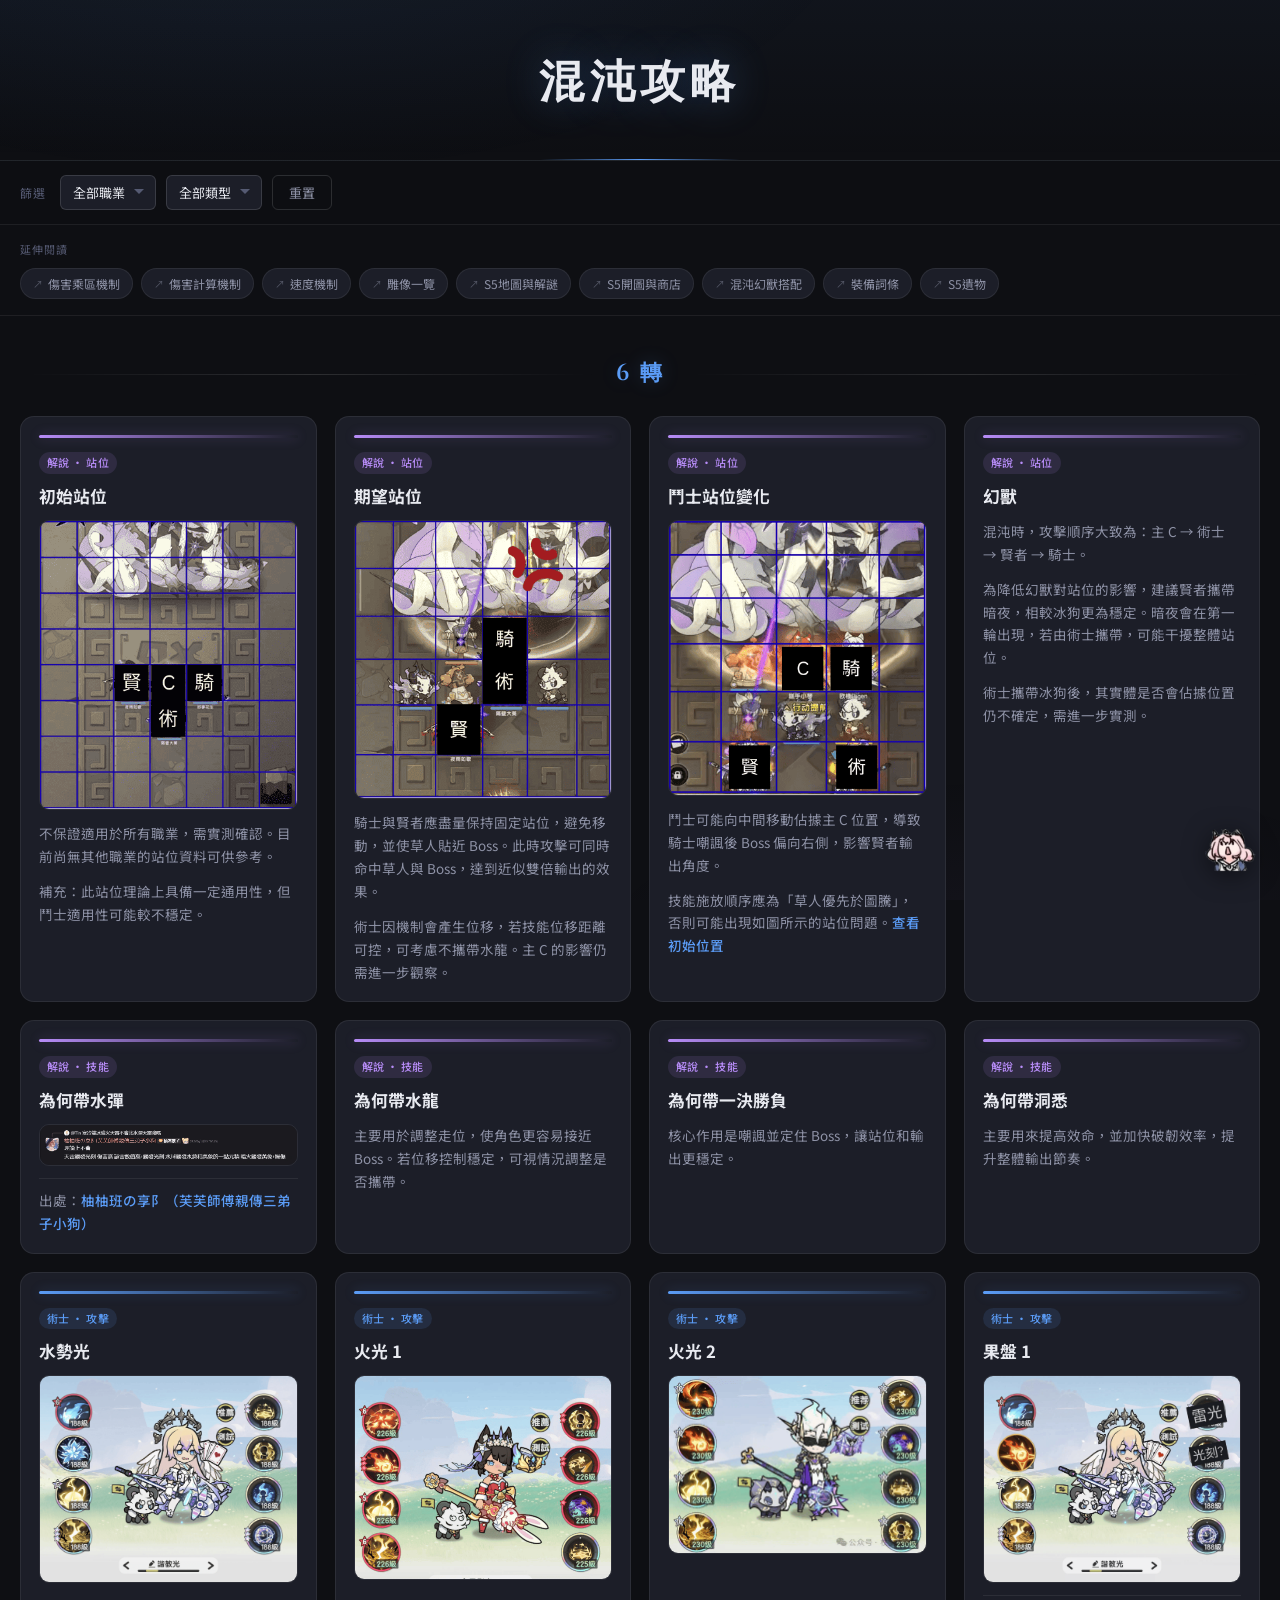
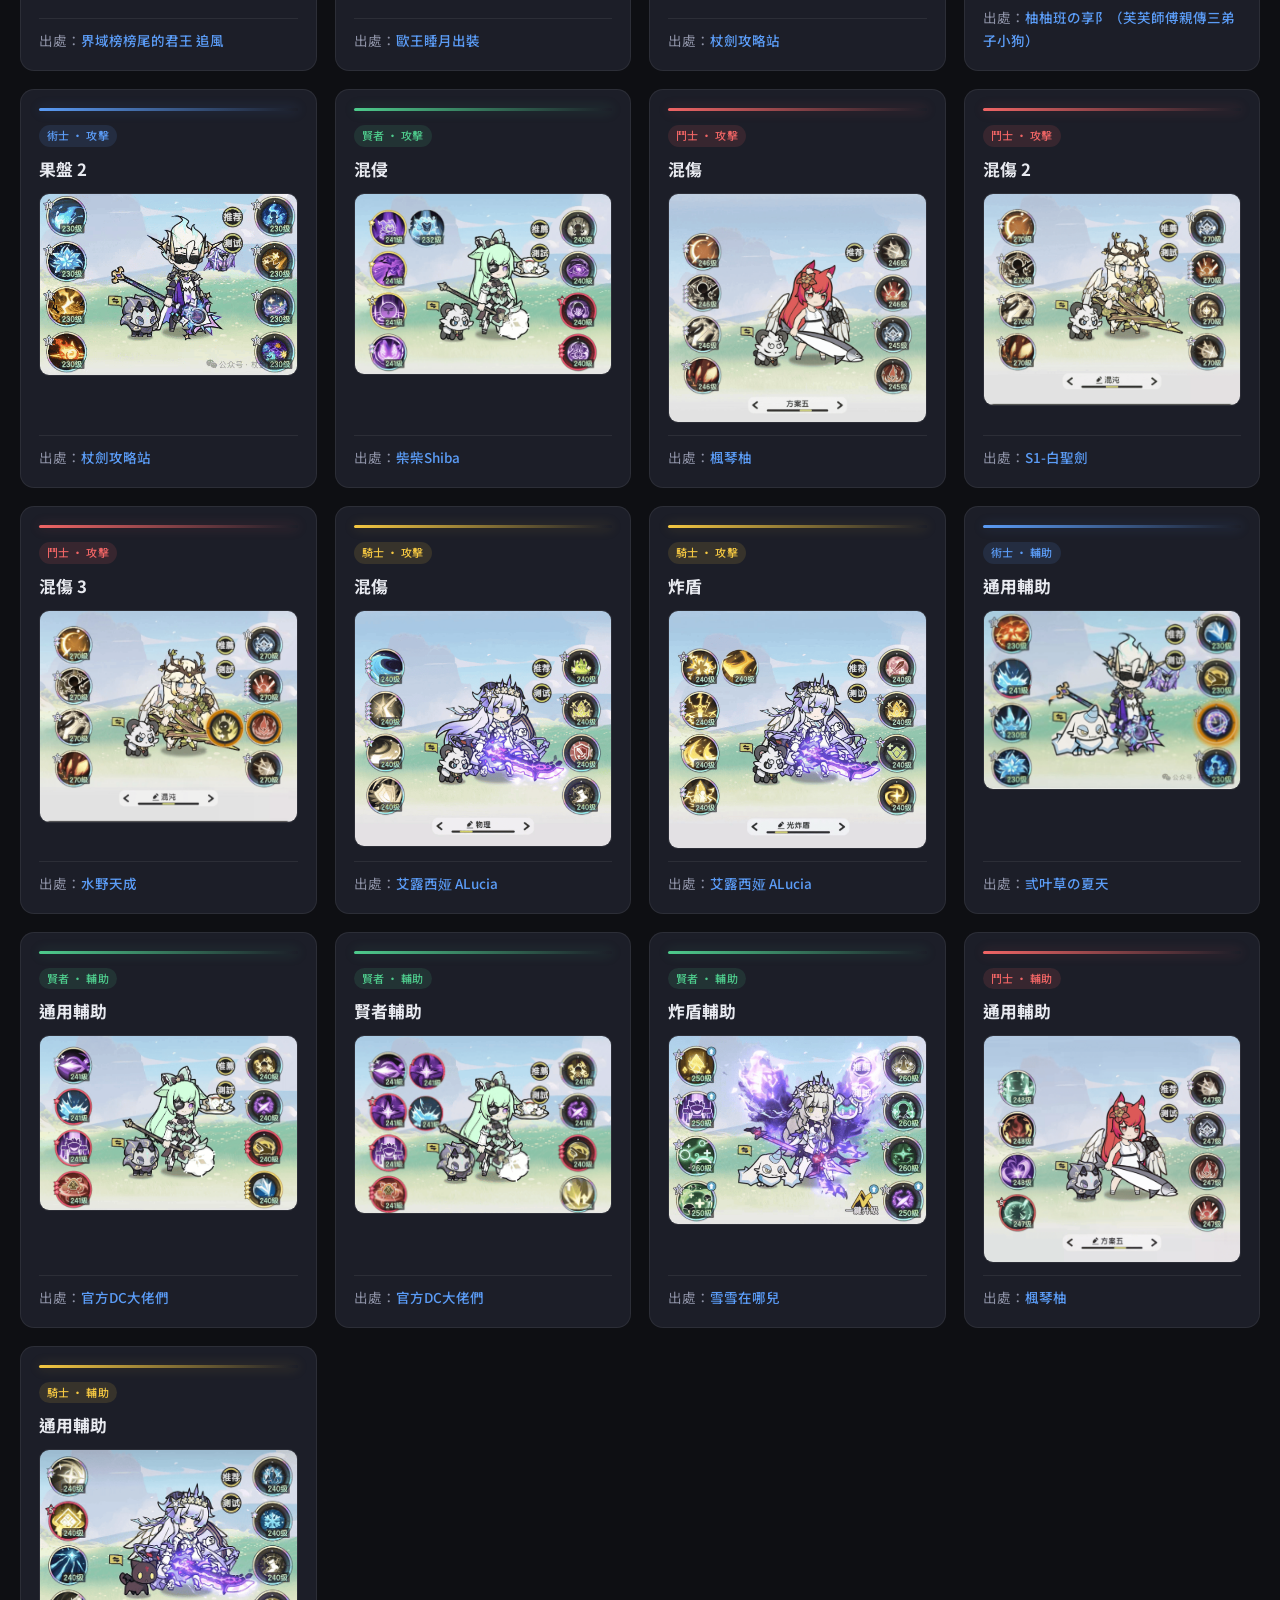
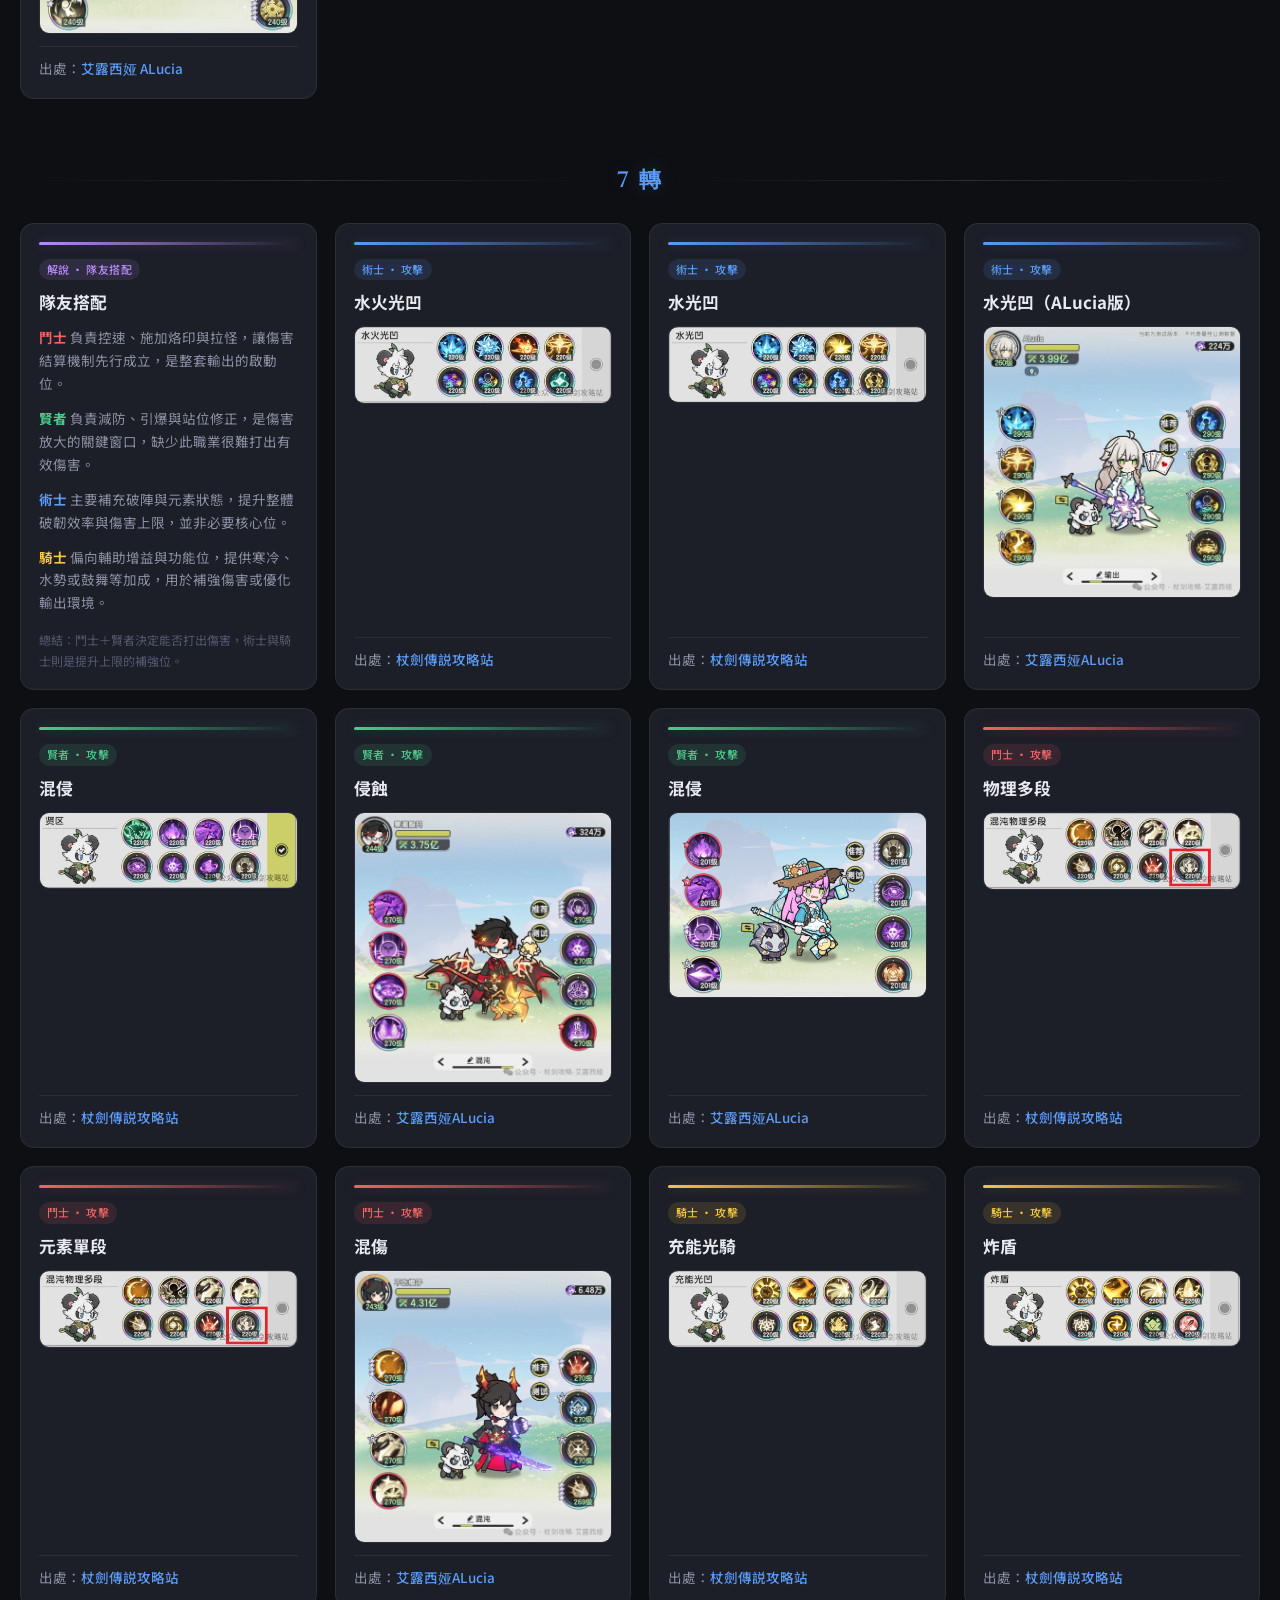
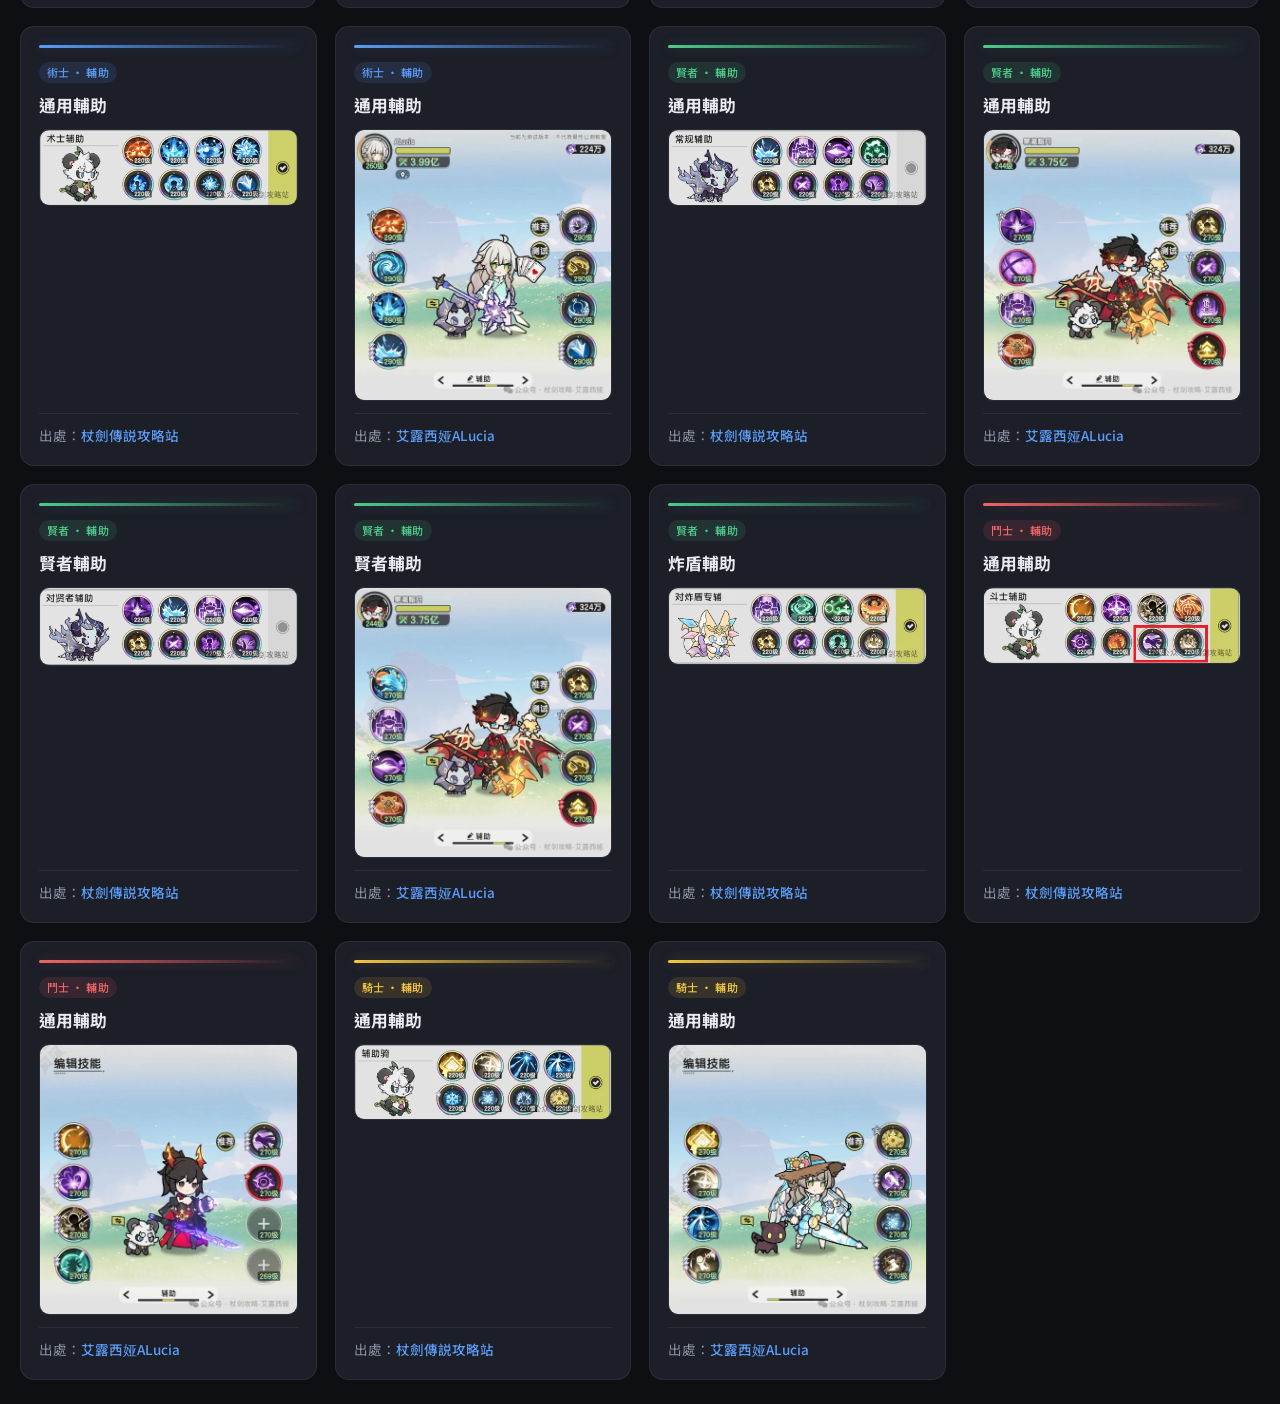
==== commit 83717f5d: "Update hundun.html" ====
--- a/hundun.html
+++ b/hundun.html
@@ -101,6 +101,11 @@
           target="_blank"
           >裝備詞條</a
         >
+        <a
+          href="https://www.taptap.cn/moment/799920008539931520"
+          target="_blank"
+          >S5遺物</a
+        >
       </div>
     </div>
 
--- a/hundun.css
+++ b/hundun.css
@@ -1,70 +1,214 @@
-/* ===== 基本 ===== */
+@import url("https://fonts.googleapis.com/css2?family=Noto+Sans+TC:wght@400;500;700&family=Cinzel:wght@600&display=swap");
+
+/* ===== 變數 ===== */
+:root {
+  --bg-base: #0e0f13;
+  --bg-surface: #161820;
+  --bg-card: #1c1e28;
+  --bg-hover: #222434;
+  --border: rgba(255, 255, 255, 0.07);
+  --border-bright: rgba(255, 255, 255, 0.13);
+
+  --accent: #5b9cf6;
+  --accent-glow: rgba(91, 156, 246, 0.18);
+  --accent-dim: rgba(91, 156, 246, 0.08);
+
+  --warlock: #5b9cf6;
+  --warlock-glow: rgba(91, 156, 246, 0.25);
+  --sage: #4ecb8c;
+  --sage-glow: rgba(78, 203, 140, 0.25);
+  --fighter: #f06565;
+  --fighter-glow: rgba(240, 101, 101, 0.25);
+  --knight: #f5c842;
+  --knight-glow: rgba(245, 200, 66, 0.25);
+  --exp: #b78cf7;
+  --exp-glow: rgba(183, 140, 247, 0.25);
+
+  --text-primary: #e8eaf0;
+  --text-secondary: #8e92a6;
+  --text-muted: #555a72;
+
+  --radius-sm: 6px;
+  --radius-md: 10px;
+  --radius-lg: 14px;
+}
+
+/* ===== Reset & Base ===== */
+*,
+*::before,
+*::after {
+  box-sizing: border-box;
+  margin: 0;
+  padding: 0;
+}
+
 body {
-  font-family: "PingFang TC", "Microsoft JhengHei", sans-serif;
-  margin: 0;
-  background: #181818;
-  color: #eee;
+  font-family: "Noto Sans TC", "PingFang TC", "Microsoft JhengHei", sans-serif;
+  background: var(--bg-base);
+  color: var(--text-primary);
+  min-height: 100vh;
+  line-height: 1.6;
+}
+
+/* ===== 背景紋理 ===== */
+body::before {
+  content: "";
+  position: fixed;
+  inset: 0;
+  background-image:
+    radial-gradient(
+      ellipse 80% 50% at 20% -10%,
+      rgba(91, 156, 246, 0.06) 0%,
+      transparent 60%
+    ),
+    radial-gradient(
+      ellipse 60% 40% at 80% 110%,
+      rgba(183, 140, 247, 0.05) 0%,
+      transparent 60%
+    );
+  pointer-events: none;
+  z-index: 0;
 }
 
 /* ===== Header ===== */
 header {
-  background: linear-gradient(to bottom, #333, #111);
-  color: #4af;
+  position: relative;
+  z-index: 1;
   text-align: center;
-  padding: 20px;
-  border-bottom: 1px solid #444;
+  padding: 48px 20px 40px;
+  border-bottom: 1px solid var(--border);
+  background: linear-gradient(
+    180deg,
+    rgba(91, 156, 246, 0.04) 0%,
+    transparent 100%
+  );
+}
+
+header::after {
+  content: "";
+  position: absolute;
+  bottom: 0;
+  left: 50%;
+  transform: translateX(-50%);
+  width: 200px;
+  height: 1px;
+  background: linear-gradient(90deg, transparent, var(--accent), transparent);
+}
+
+header h1 {
+  font-family: "Cinzel", serif;
+  font-size: clamp(1.8rem, 4vw, 2.8rem);
+  font-weight: 600;
+  letter-spacing: 0.12em;
+  color: var(--text-primary);
+  text-shadow: 0 0 40px rgba(91, 156, 246, 0.3);
+}
+
+header p.subtitle {
+  margin-top: 8px;
+  font-size: 13px;
+  color: var(--text-muted);
+  letter-spacing: 0.05em;
 }
 
 /* ===== 篩選選單 ===== */
 .menu {
-  text-align: center;
-  background: #222;
-  padding: 15px;
   position: sticky;
   top: 0;
   z-index: 100;
-  border-bottom: 1px solid #333;
+  background: rgba(14, 15, 19, 0.92);
+  backdrop-filter: blur(12px);
+  -webkit-backdrop-filter: blur(12px);
+  border-bottom: 1px solid var(--border);
+  padding: 14px 20px;
+}
+
+.menu-inner {
+  max-width: 1400px;
+  margin: 0 auto;
+  display: flex;
+  align-items: center;
+  gap: 10px;
+  flex-wrap: wrap;
+}
+
+.menu-label {
+  font-size: 12px;
+  color: var(--text-muted);
+  letter-spacing: 0.08em;
+  white-space: nowrap;
+  margin-right: 4px;
 }
 
 select {
-  padding: 8px 12px;
-  margin: 5px;
-  border-radius: 6px;
-  background: #333;
-  color: white;
-  border: 1px solid #555;
+  padding: 7px 30px 7px 12px;
+  border-radius: var(--radius-sm);
+  background: var(--bg-card);
+  color: var(--text-primary);
+  border: 1px solid var(--border-bright);
   outline: none;
+  font-family: inherit;
+  font-size: 13px;
+  cursor: pointer;
+  appearance: none;
+  -webkit-appearance: none;
+  background-image: url("data:image/svg+xml,%3Csvg xmlns='http://www.w3.org/2000/svg' width='12' height='12' viewBox='0 0 12 12'%3E%3Cpath fill='%23555a72' d='M6 8L1 3h10z'/%3E%3C/svg%3E");
+  background-repeat: no-repeat;
+  background-position: right 10px center;
+  transition:
+    border-color 0.2s,
+    background-color 0.2s;
+}
+
+select:hover,
+select:focus {
+  border-color: rgba(91, 156, 246, 0.4);
+  background-color: var(--bg-hover);
 }
 
 .menu button {
-  padding: 8px 15px;
-  margin-left: 10px;
-  border: none;
-  background: #4af;
-  color: #000;
-  font-weight: bold;
-  border-radius: 6px;
+  padding: 7px 16px;
+  border: 1px solid var(--border-bright);
+  background: transparent;
+  color: var(--text-secondary);
+  font-family: inherit;
+  font-size: 13px;
+  border-radius: var(--radius-sm);
   cursor: pointer;
-  transition: 0.3s;
+  transition: all 0.2s;
+  white-space: nowrap;
 }
 
 .menu button:hover {
-  background: #8ef;
-  box-shadow: 0 0 10px rgba(0, 170, 255, 0.5);
+  border-color: rgba(91, 156, 246, 0.5);
+  color: var(--accent);
+  background: var(--accent-dim);
+}
+
+/* ===== 篩選結果計數 ===== */
+#filter-count {
+  margin-left: auto;
+  font-size: 12px;
+  color: var(--text-muted);
+  white-space: nowrap;
 }
 
 /* ===== 補充資料區 ===== */
 .menu-extra {
   max-width: 1400px;
   margin: 0 auto;
-  padding: 10px 20px 0;
+  padding: 16px 20px;
+  border-bottom: 1px solid var(--border);
+  position: relative;
+  z-index: 1;
 }
 
 .menu-extra-title {
-  font-size: 13px;
-  color: #888;
-  margin-bottom: 8px;
-  letter-spacing: 1px;
+  font-size: 11px;
+  color: var(--text-muted);
+  letter-spacing: 0.1em;
+  text-transform: uppercase;
+  margin-bottom: 10px;
 }
 
 .menu-extra-links {
@@ -74,111 +218,223 @@
 }
 
 .menu-extra-links a {
-  display: inline-block;
-  font-size: 13px;
-  color: #bbb;
+  display: inline-flex;
+  align-items: center;
+  gap: 5px;
+  font-size: 12px;
+  color: var(--text-secondary);
   text-decoration: none;
-  padding: 5px 10px;
+  padding: 5px 12px;
   border-radius: 999px;
-  background: rgba(255, 255, 255, 0.04);
-  border: 1px solid rgba(255, 255, 255, 0.06);
-  transition: 0.2s ease;
+  background: var(--bg-card);
+  border: 1px solid var(--border);
+  transition: all 0.2s;
+}
+
+.menu-extra-links a::before {
+  content: "↗";
+  font-size: 10px;
+  opacity: 0.5;
 }
 
 .menu-extra-links a:hover {
-  color: #fff;
-  background: rgba(255, 255, 255, 0.08);
-  border-color: rgba(255, 255, 255, 0.12);
+  color: var(--accent);
+  border-color: rgba(91, 156, 246, 0.35);
+  background: var(--accent-dim);
 }
 
 /* ===== 卡片區 ===== */
 .grid {
   display: grid;
-  grid-template-columns: repeat(auto-fill, minmax(280px, 1fr));
-  gap: 20px;
-  padding: 20px;
+  grid-template-columns: repeat(auto-fill, minmax(290px, 1fr));
+  gap: 18px;
+  padding: 24px 20px;
   max-width: 1400px;
-  margin: auto;
-}
-
+  margin: 0 auto;
+  position: relative;
+  z-index: 1;
+}
+
+/* ===== 卡片 ===== */
 .box {
-  padding: 15px;
-  border-radius: 10px;
-  text-align: center;
-  box-shadow: 0 4px 10px rgba(0, 0, 0, 0.3);
-  transition: transform 0.2s;
-  background: #242424;
+  background: var(--bg-card);
+  border: 1px solid var(--border);
+  border-radius: var(--radius-lg);
+  padding: 18px;
+  display: flex;
+  flex-direction: column;
+  gap: 12px;
+  transition:
+    transform 0.22s ease,
+    border-color 0.22s ease,
+    box-shadow 0.22s ease;
+  animation: fadeUp 0.3s ease both;
+}
+
+@keyframes fadeUp {
+  from {
+    opacity: 0;
+    transform: translateY(10px);
+  }
+  to {
+    opacity: 1;
+    transform: translateY(0);
+  }
 }
 
 .box:hover {
-  transform: translateY(-5px);
-}
-
-.warlock {
-  border-top: 4px solid #59a0b6;
-}
-
-.sage {
-  border-top: 4px solid #2ecc71;
-}
-
-.fighter {
-  border-top: 4px solid #e74c3c;
-}
-
-.knight {
-  border-top: 4px solid #f1c40f;
-}
-
-.exp {
-  border-top: 4px solid #9b59b6;
+  transform: translateY(-4px);
+  border-color: var(--border-bright);
+}
+
+/* 職業色條 */
+.box::before {
+  content: "";
+  display: block;
+  height: 3px;
+  border-radius: 999px;
+  flex-shrink: 0;
+  margin-bottom: 2px;
+}
+
+.warlock::before {
+  background: linear-gradient(90deg, var(--warlock), transparent);
+  box-shadow: 0 0 12px var(--warlock-glow);
+}
+.sage::before {
+  background: linear-gradient(90deg, var(--sage), transparent);
+  box-shadow: 0 0 12px var(--sage-glow);
+}
+.fighter::before {
+  background: linear-gradient(90deg, var(--fighter), transparent);
+  box-shadow: 0 0 12px var(--fighter-glow);
+}
+.knight::before {
+  background: linear-gradient(90deg, var(--knight), transparent);
+  box-shadow: 0 0 12px var(--knight-glow);
+}
+.exp::before {
+  background: linear-gradient(90deg, var(--exp), transparent);
+  box-shadow: 0 0 12px var(--exp-glow);
+}
+
+.warlock:hover {
+  border-color: rgba(91, 156, 246, 0.3);
+  box-shadow: 0 8px 32px rgba(91, 156, 246, 0.08);
+}
+.sage:hover {
+  border-color: rgba(78, 203, 140, 0.3);
+  box-shadow: 0 8px 32px rgba(78, 203, 140, 0.08);
+}
+.fighter:hover {
+  border-color: rgba(240, 101, 101, 0.3);
+  box-shadow: 0 8px 32px rgba(240, 101, 101, 0.08);
+}
+.knight:hover {
+  border-color: rgba(245, 200, 66, 0.3);
+  box-shadow: 0 8px 32px rgba(245, 200, 66, 0.08);
+}
+.exp:hover {
+  border-color: rgba(183, 140, 247, 0.3);
+  box-shadow: 0 8px 32px rgba(183, 140, 247, 0.08);
+}
+
+/* 職業標籤 */
+.job-badge {
+  display: inline-flex;
+  align-items: center;
+  font-size: 11px;
+  font-weight: 500;
+  padding: 2px 8px;
+  border-radius: 999px;
+  letter-spacing: 0.04em;
+  width: fit-content;
+}
+
+.warlock .job-badge {
+  background: rgba(91, 156, 246, 0.12);
+  color: var(--warlock);
+}
+.sage .job-badge {
+  background: rgba(78, 203, 140, 0.12);
+  color: var(--sage);
+}
+.fighter .job-badge {
+  background: rgba(240, 101, 101, 0.12);
+  color: var(--fighter);
+}
+.knight .job-badge {
+  background: rgba(245, 200, 66, 0.12);
+  color: var(--knight);
+}
+.exp .job-badge {
+  background: rgba(183, 140, 247, 0.12);
+  color: var(--exp);
 }
 
 .box h3 {
-  margin-top: 0;
-  font-size: 1.2rem;
-  color: #fff;
+  font-size: 1.05rem;
+  font-weight: 700;
+  color: var(--text-primary);
+  line-height: 1.3;
 }
 
 .box img {
   width: 100%;
   height: auto;
   display: block;
-  margin: 10px auto;
-  border-radius: 6px;
+  border-radius: var(--radius-md);
   cursor: pointer;
-  border: 1px solid #333;
+  border: 1px solid var(--border);
+  transition:
+    border-color 0.2s,
+    opacity 0.2s;
+  object-fit: cover;
+}
+
+.box img:hover {
+  border-color: var(--accent);
+  opacity: 0.9;
+}
+
+.img-hint {
+  font-size: 11px;
+  color: var(--text-muted);
+  text-align: center;
+  margin-top: -6px;
 }
 
 .box p {
-  line-height: 1.6;
-  margin: 8px 0 0;
-}
-
-/* ===== 出處 / 補充連結 ===== */
+  font-size: 13.5px;
+  color: var(--text-secondary);
+  line-height: 1.7;
+}
+
+/* ===== 出處 ===== */
 .source {
-  font-size: 13px;
-  color: #aaa;
-  margin-top: 10px;
-  background: rgba(0, 0, 0, 0.2);
-  padding: 5px;
-  border-radius: 4px;
+  font-size: 12px;
+  color: var(--text-muted);
+  margin-top: auto;
+  padding-top: 10px;
+  border-top: 1px solid var(--border);
 }
 
 .source a,
 .img-link {
-  color: #4af;
-  text-decoration: underline;
-  font-weight: bold;
+  color: var(--accent);
+  text-decoration: none;
+  font-weight: 500;
+  transition: color 0.2s;
 }
 
 .source a:hover,
 .img-link:hover {
-  color: #8ef;
+  color: #93bfff;
+  text-decoration: underline;
 }
 
 .hidden {
-  display: none;
+  display: none !important;
 }
 
 /* ===== Lightbox ===== */
@@ -186,12 +442,13 @@
   display: none;
   position: fixed;
   inset: 0;
-  background: rgba(0, 0, 0, 0.9);
+  background: rgba(5, 6, 10, 0.92);
+  backdrop-filter: blur(8px);
+  -webkit-backdrop-filter: blur(8px);
   z-index: 2000;
   justify-content: center;
   align-items: center;
   padding: 20px;
-  box-sizing: border-box;
 }
 
 #lightbox.active {
@@ -201,220 +458,342 @@
 .lightbox-content {
   display: flex;
   width: min(1100px, 95vw);
-  max-height: 90vh;
-  background: #1a1a1a;
-  border-radius: 14px;
+  max-height: 88vh;
+  background: var(--bg-card);
+  border: 1px solid var(--border-bright);
+  border-radius: var(--radius-lg);
   overflow: hidden;
-  box-shadow: 0 0 30px rgba(0, 0, 0, 0.5);
+  box-shadow: 0 24px 80px rgba(0, 0, 0, 0.6);
+  animation: lbIn 0.2s ease;
+}
+
+@keyframes lbIn {
+  from {
+    opacity: 0;
+    transform: scale(0.97);
+  }
+  to {
+    opacity: 1;
+    transform: scale(1);
+  }
 }
 
 .lightbox-left {
   flex: 1.2;
-  background: #111;
-  display: flex;
+  background: var(--bg-surface);
+  display: flex;
+  flex-direction: column;
   justify-content: center;
   align-items: center;
-  padding: 20px;
+  padding: 24px;
+  position: relative;
+  gap: 16px;
 }
 
 .lightbox-left img {
   max-width: 100%;
-  max-height: 80vh;
-  border-radius: 8px;
-  border: 2px solid #4af;
+  max-height: 70vh;
+  border-radius: var(--radius-md);
+  border: 1px solid var(--border-bright);
   display: block;
+}
+
+/* 上/下張按鈕 */
+.lb-nav {
+  display: flex;
+  gap: 10px;
+}
+
+.lb-nav button {
+  background: var(--bg-card);
+  border: 1px solid var(--border-bright);
+  color: var(--text-secondary);
+  font-size: 18px;
+  width: 36px;
+  height: 36px;
+  border-radius: 50%;
+  cursor: pointer;
+  display: flex;
+  align-items: center;
+  justify-content: center;
+  transition: all 0.2s;
+  line-height: 1;
+}
+
+.lb-nav button:hover {
+  border-color: var(--accent);
+  color: var(--accent);
+  background: var(--accent-dim);
+}
+.lb-nav button:disabled {
+  opacity: 0.25;
+  cursor: default;
+}
+
+.lb-counter {
+  font-size: 12px;
+  color: var(--text-muted);
+  min-width: 50px;
+  text-align: center;
+  align-self: center;
 }
 
 .lightbox-right {
   flex: 0.8;
-  padding: 24px;
-  color: #eee;
+  padding: 28px;
+  color: var(--text-primary);
   overflow-y: auto;
   position: relative;
-  background: #202020;
+  background: var(--bg-card);
+  display: flex;
+  flex-direction: column;
+  gap: 12px;
 }
 
 .lightbox-right h3 {
-  margin-top: 0;
-  margin-bottom: 15px;
-  padding-bottom: 10px;
-  padding-right: 30px;
-  color: #4af;
-  font-size: 1.4rem;
-  border-bottom: 1px solid #333;
+  font-size: 1.3rem;
+  font-weight: 700;
+  color: var(--text-primary);
+  padding-right: 32px;
+  padding-bottom: 14px;
+  border-bottom: 1px solid var(--border);
 }
 
 #lightbox-text {
-  line-height: 1.8;
-  color: #ccc;
+  font-size: 14px;
+  line-height: 1.85;
+  color: var(--text-secondary);
   white-space: pre-line;
+  flex: 1;
 }
 
 #lightbox-text a {
-  color: #4af;
+  color: var(--accent);
   text-decoration: underline;
-  font-weight: bold;
-}
-
+  font-weight: 500;
+}
 #lightbox-text a:hover {
-  color: #8ef;
+  color: #93bfff;
 }
 
 .lightbox-close {
   position: absolute;
-  top: 12px;
-  right: 16px;
-  font-size: 28px;
-  color: #aaa;
+  top: 14px;
+  right: 18px;
+  font-size: 22px;
+  color: var(--text-muted);
   cursor: pointer;
-  transition: color 0.2s;
+  width: 30px;
+  height: 30px;
+  display: flex;
+  align-items: center;
+  justify-content: center;
+  border-radius: 50%;
+  transition: all 0.2s;
+  line-height: 1;
 }
 
 .lightbox-close:hover {
-  color: #fff;
+  color: var(--text-primary);
+  background: var(--bg-hover);
 }
 
 /* ===== 彩蛋 ===== */
 #easter-egg-btn {
   position: fixed;
-  bottom: 20px;
-  right: 20px;
-  width: 60px;
-  height: 60px;
+  bottom: 24px;
+  right: 24px;
+  width: 52px;
+  height: 52px;
   cursor: pointer;
   z-index: 3000;
-  transition: transform 0.3s;
+  border-radius: 50%;
+  transition: transform 0.3s ease;
+  filter: drop-shadow(0 4px 12px rgba(0, 0, 0, 0.5));
 }
 
 #easter-egg-btn:hover {
-  transform: scale(1.2);
+  transform: scale(1.15) rotate(8deg);
 }
 
 #surprise-modal {
   display: none;
   position: fixed;
   inset: 0;
-  width: 100%;
-  height: 100%;
-  background: rgba(0, 0, 0, 0.8);
+  background: rgba(5, 6, 10, 0.85);
+  backdrop-filter: blur(8px);
+  -webkit-backdrop-filter: blur(8px);
   z-index: 4000;
   justify-content: center;
   align-items: center;
 }
 
+#surprise-modal.active {
+  display: flex;
+}
 #surprise-modal.active .modal-content {
   transform: scale(1);
   opacity: 1;
 }
 
 .modal-content {
-  background: #282828;
-  padding: 25px;
-  border-radius: 12px;
-  box-shadow: 0 5px 20px rgba(0, 0, 0, 0.7);
+  background: var(--bg-card);
+  border: 1px solid var(--border-bright);
+  padding: 28px;
+  border-radius: var(--radius-lg);
+  box-shadow: 0 20px 60px rgba(0, 0, 0, 0.7);
   text-align: center;
   position: relative;
-  max-width: 400px;
-  transform: scale(0.8);
+  max-width: 420px;
+  width: 90%;
+  transform: scale(0.9);
   opacity: 0;
   transition:
-    transform 0.3s ease-out,
-    opacity 0.3s ease-out;
+    transform 0.25s ease-out,
+    opacity 0.25s ease-out;
 }
 
 .modal-content img {
   max-width: 100%;
-  max-height: 70vh;
+  max-height: 65vh;
   object-fit: contain;
-  border-radius: 8px;
-  margin-bottom: 15px;
-  border: 2px solid #4af;
+  border-radius: var(--radius-md);
+  border: 1px solid var(--border-bright);
+  display: block;
+  margin: 0 auto;
 }
 
 .modal-content h4 {
-  color: #4af;
-  margin-top: 0;
-  margin-bottom: 10px;
-  font-size: 1.4rem;
-}
-
-.modal-content p {
-  color: #ccc;
-  line-height: 1.6;
+  color: var(--exp);
+  font-size: 1.1rem;
+  font-weight: 700;
+  margin-bottom: 16px;
 }
 
 .close-button {
   position: absolute;
-  top: 10px;
-  right: 15px;
-  font-size: 28px;
-  color: #aaa;
+  top: 12px;
+  right: 16px;
+  font-size: 22px;
+  color: var(--text-muted);
   cursor: pointer;
   transition: color 0.2s;
+  line-height: 1;
 }
 
 .close-button:hover {
-  color: #fff;
+  color: var(--text-primary);
+}
+
+/* ===== 分區標題 ===== */
+.section-divider {
+  max-width: 1400px;
+  margin: 40px auto 0;
+  padding: 0 20px;
+  position: relative;
+  z-index: 1;
+}
+
+.section-divider-inner {
+  display: flex;
+  align-items: center;
+  gap: 20px;
+}
+
+.section-divider-line {
+  flex: 1;
+  height: 1px;
+  background: linear-gradient(
+    90deg,
+    transparent,
+    var(--border-bright),
+    transparent
+  );
+}
+
+.section-divider-label {
+  display: flex;
+  align-items: baseline;
+  gap: 10px;
+  flex-shrink: 0;
+}
+
+.section-tier {
+  font-family: "Cinzel", serif;
+  font-size: 1.4rem;
+  font-weight: 600;
+  color: var(--accent);
+  letter-spacing: 0.1em;
+  text-shadow: 0 0 20px var(--accent-glow);
+}
+
+.section-desc {
+  font-size: 13px;
+  color: var(--text-muted);
+  letter-spacing: 0.06em;
+}
+
+/* ===== 無結果提示（通用） ===== */
+.no-results-section {
+  text-align: center;
+  padding: 60px 20px;
+  color: var(--text-muted);
+  font-size: 14px;
+  position: relative;
+  z-index: 1;
+  display: none;
+}
+
+.no-results-section.visible {
+  display: block;
 }
 
 /* ===== RWD ===== */
 @media (max-width: 768px) {
+  header {
+    padding: 32px 16px 28px;
+  }
+
+  .menu-inner {
+    gap: 8px;
+  }
+
   .lightbox-content {
     flex-direction: column;
     width: 95vw;
     max-height: 90vh;
   }
 
-  .lightbox-left,
+  .lightbox-left {
+    padding: 16px;
+    flex: none;
+  }
+
+  .lightbox-left img {
+    max-height: 40vh;
+  }
+
   .lightbox-right {
-    width: 100%;
     flex: none;
-  }
-
-  .lightbox-left {
-    padding: 15px;
-  }
-
-  .lightbox-left img {
-    max-height: 45vh;
-  }
-
-  .lightbox-right {
-    padding: 20px;
+    padding: 18px;
+    max-height: 40vh;
   }
 }
 
 @media (max-width: 600px) {
   .grid {
     grid-template-columns: 1fr;
-  }
-
+    padding: 16px 12px;
+  }
+  .menu {
+    padding: 12px;
+  }
+  select,
+  .menu button {
+    font-size: 12px;
+    padding: 6px 10px;
+  }
   .menu-extra {
-    padding: 8px 12px 0;
-  }
-
-  .menu-extra-title {
-    font-size: 12px;
-    margin-bottom: 6px;
-  }
-
-  .menu-extra-links {
-    gap: 6px;
-  }
-
-  .menu-extra-links a {
-    font-size: 12px;
-    padding: 4px 8px;
-  }
-
-  .modal-content {
-    max-width: 90%;
-    padding: 15px;
-  }
-
-  .close-button {
-    font-size: 24px;
-    top: 5px;
-    right: 10px;
-  }
-}
+    padding: 12px;
+  }
+}
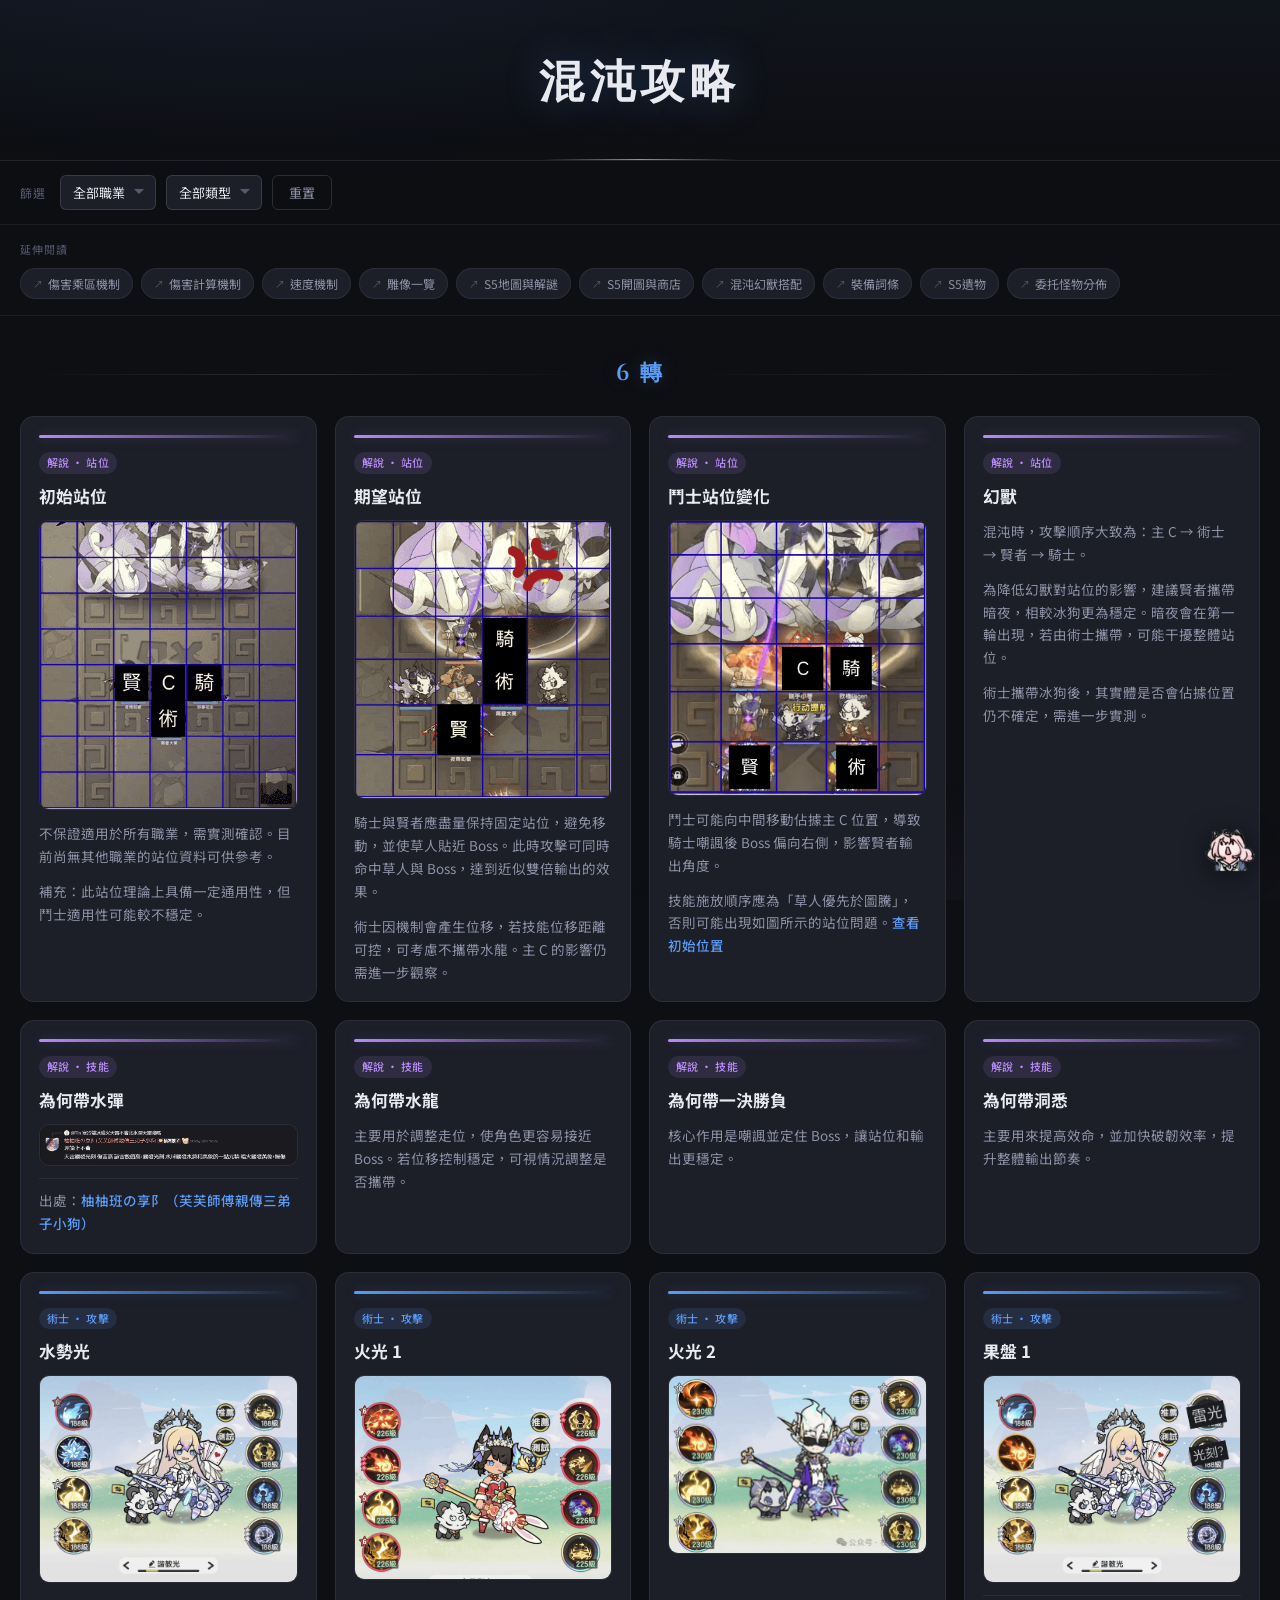
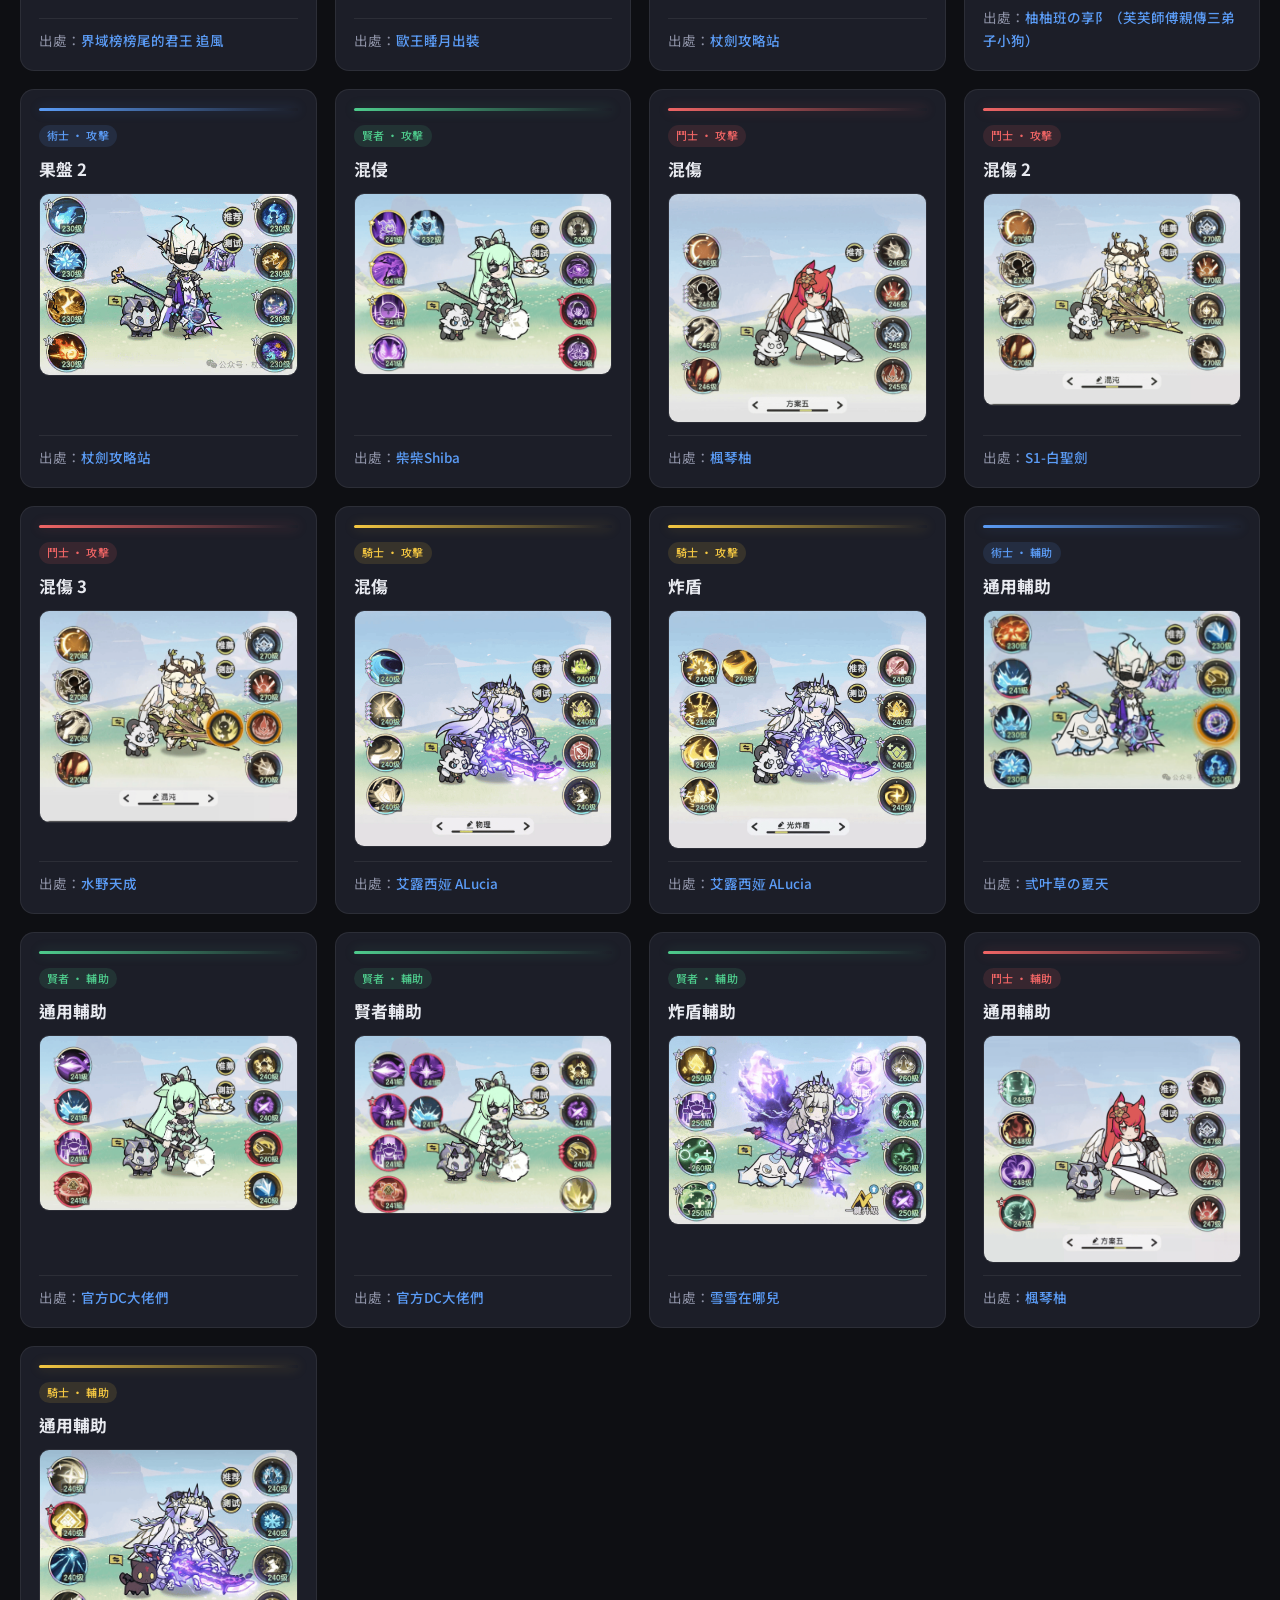
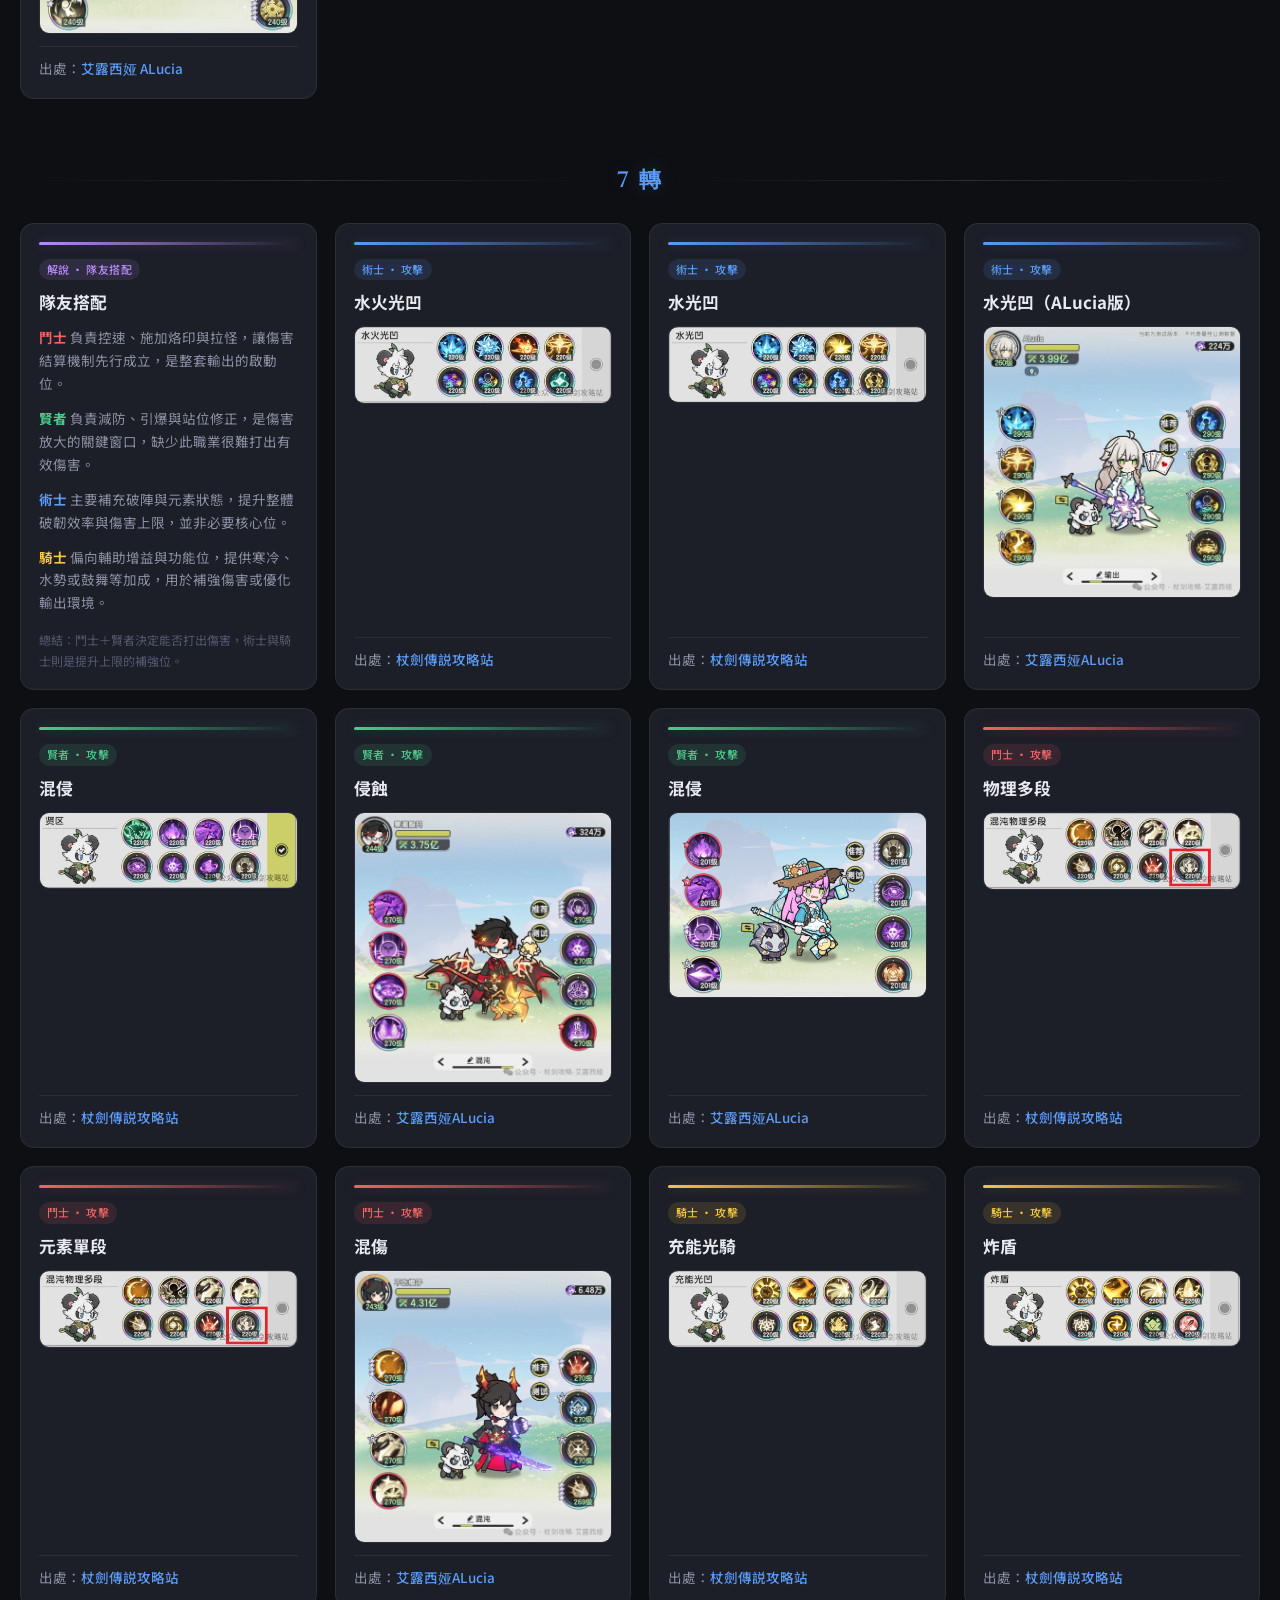
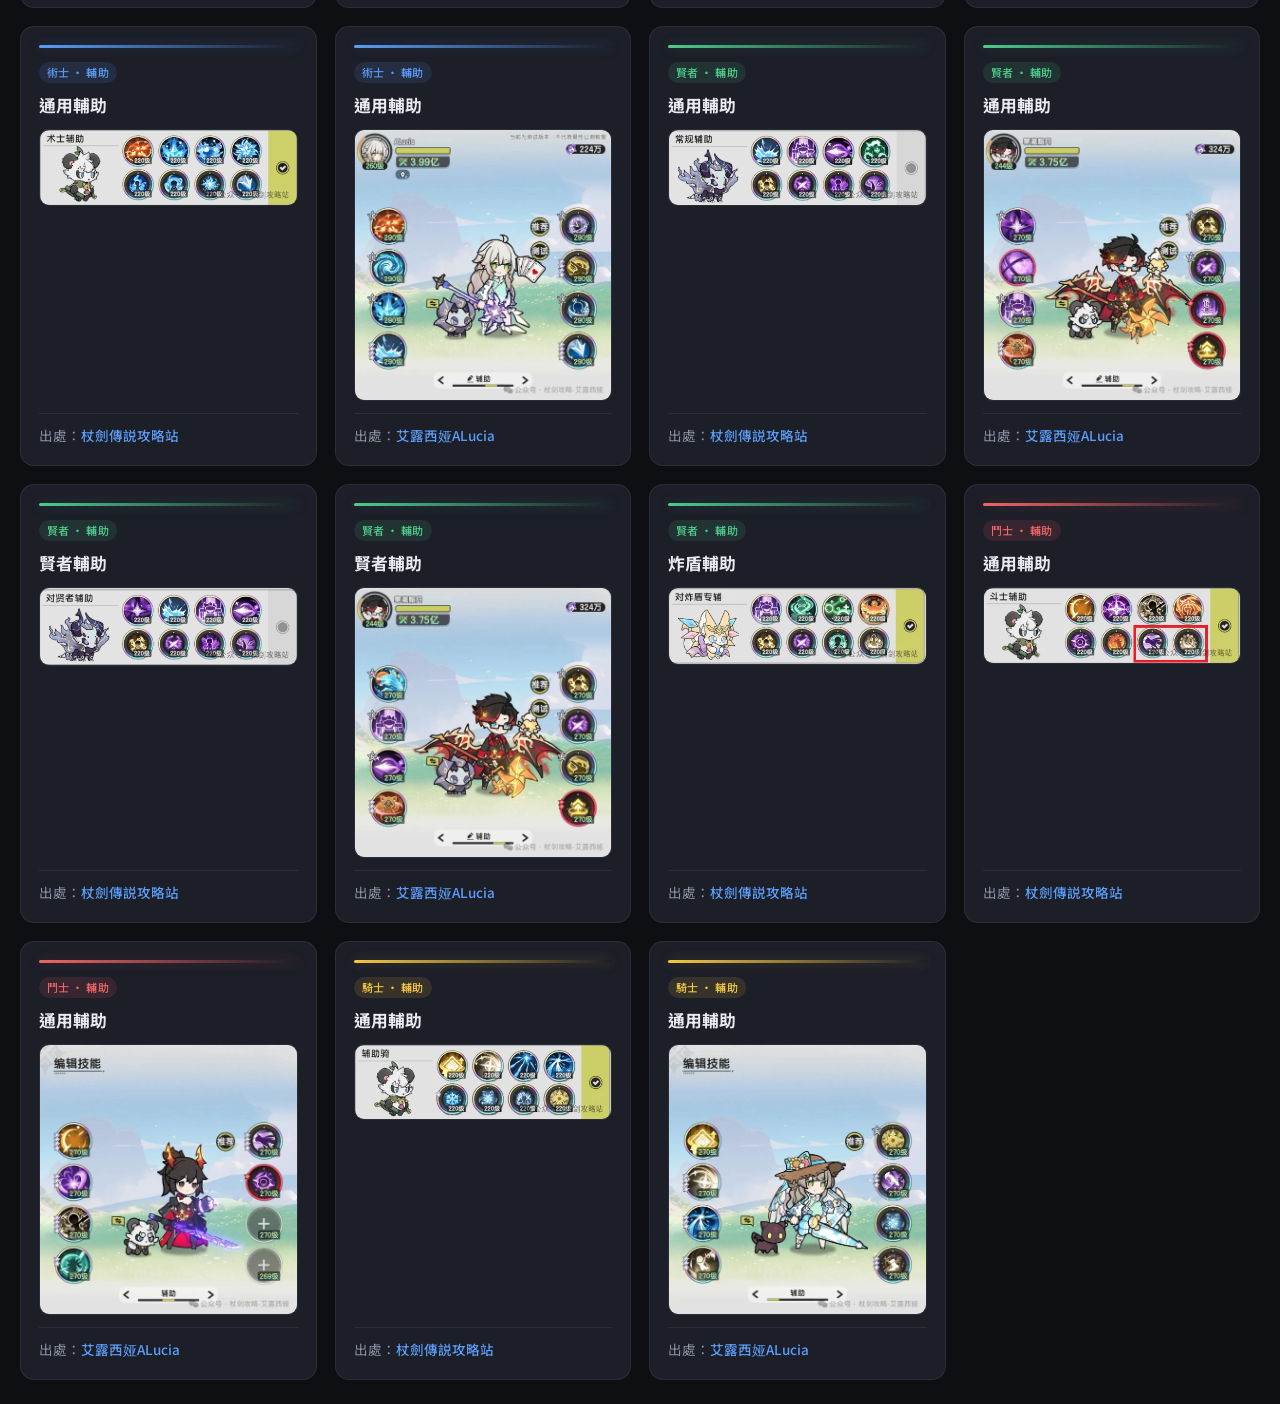
==== commit 8d52053b: "Update hundun.html" ====
--- a/hundun.html
+++ b/hundun.html
@@ -106,6 +106,11 @@
           target="_blank"
           >S5遺物</a
         >
+         <a
+          href="https://mp.weixin.qq.com/s/eCmE5p4q1OyHUQwTXYhClQ"
+          target="_blank"
+          >委托怪物分佈</a
+        >
       </div>
     </div>
 
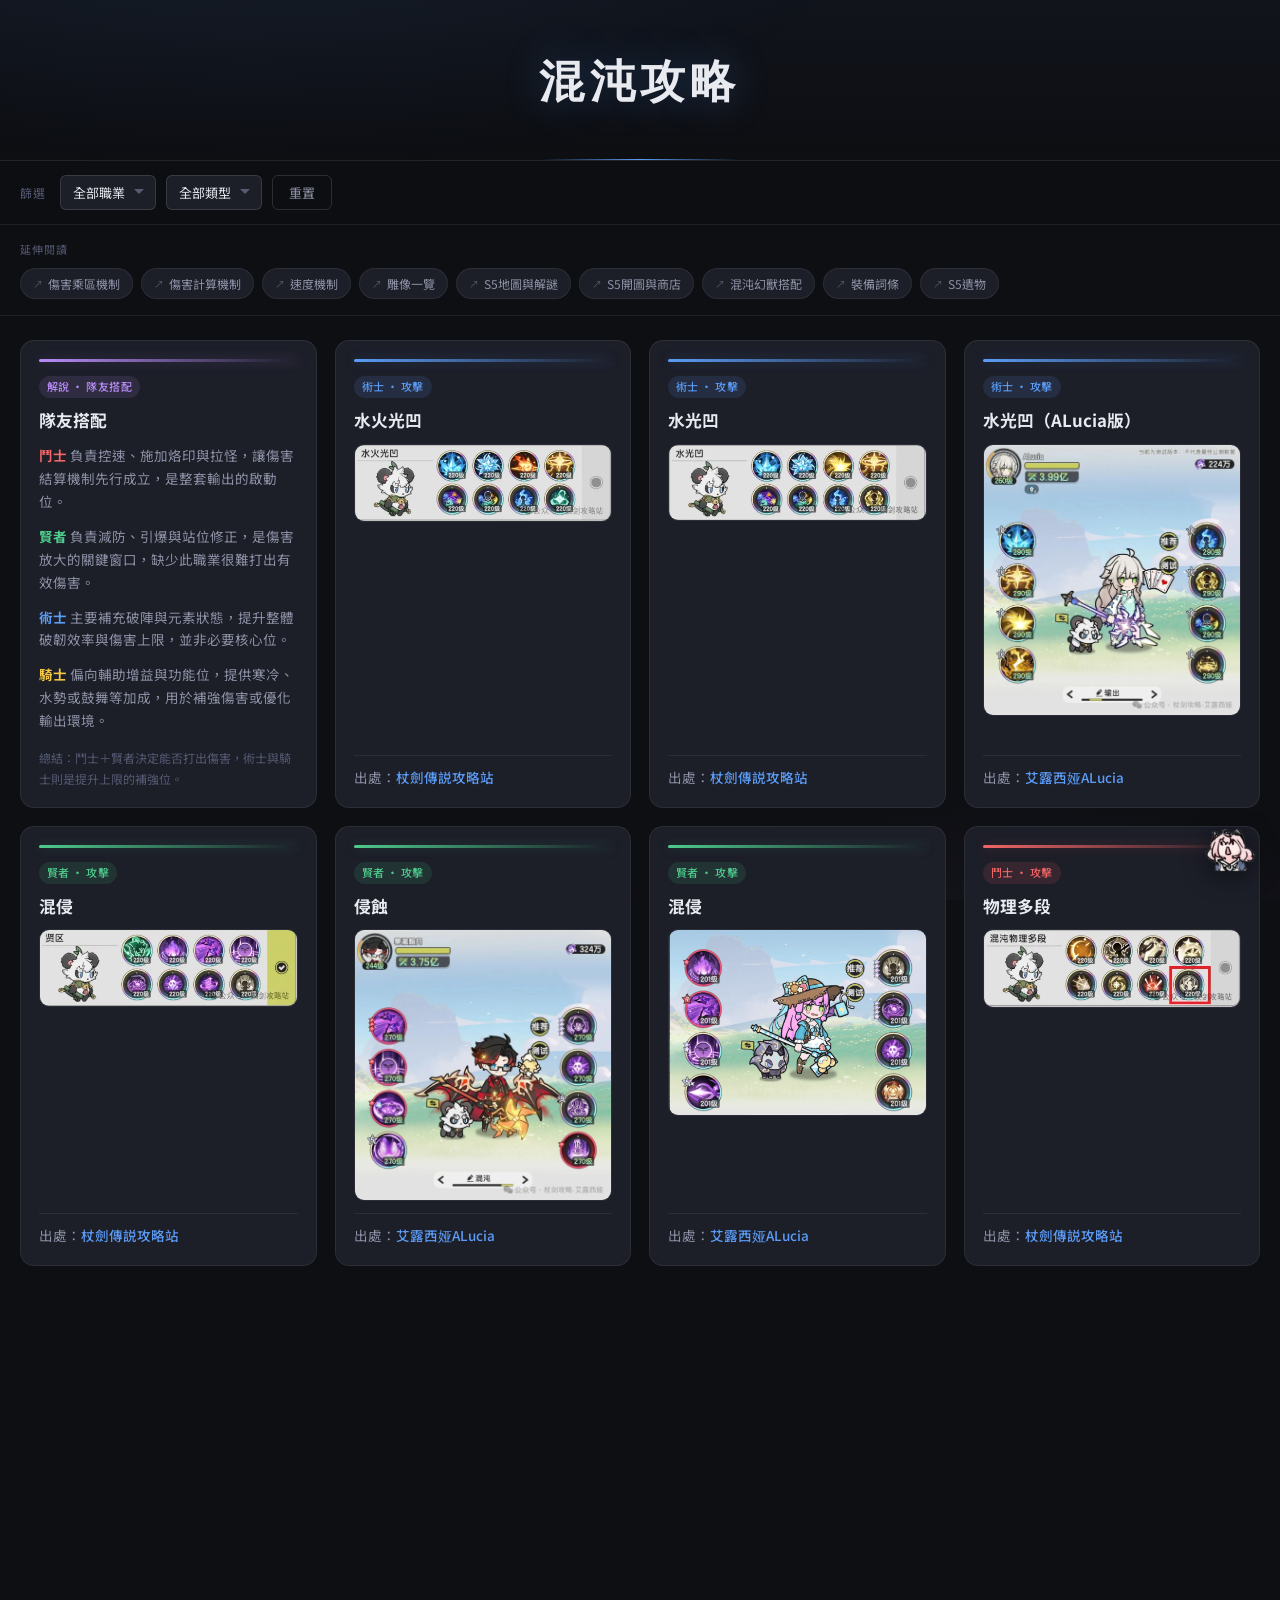
==== commit 65495d87: "Update hundun.html" ====
--- a/hundun.html
+++ b/hundun.html
@@ -105,11 +105,6 @@
           href="https://www.taptap.cn/moment/799920008539931520"
           target="_blank"
           >S5遺物</a
-        >
-         <a
-          href="https://mp.weixin.qq.com/s/eCmE5p4q1OyHUQwTXYhClQ"
-          target="_blank"
-          >委托怪物分佈</a
         >
       </div>
     </div>
@@ -133,511 +128,13 @@
       </div>
     </div>
 
-    <!-- ===== 6轉分區標題 ===== -->
-    <div class="section-divider" id="tier6">
-      <div class="section-divider-inner">
-        <div class="section-divider-line"></div>
-        <div class="section-divider-label">
-          <span class="section-tier">6 轉</span>
-        </div>
-        <div class="section-divider-line"></div>
-      </div>
-    </div>
 
     <!-- ===== 無結果提示 ===== -->
-    <div id="no-results" class="no-results-section"></div>
-
-    <!-- ===== 卡片內容區（6轉） ===== -->
-    <div class="grid" id="grid-6">
-      <!-- 站位說明 -->
-      <div
-        class="box exp"
-        data-job="exp"
-        data-type="stand"
-        data-title="初始站位"
-      >
-        <div class="job-badge">解說 · 站位</div>
-        <h3>初始站位</h3>
-        <img src="pic/stand.png" alt="初始站位" loading="lazy" />
-        <p>
-          不保證適用於所有職業，需實測確認。目前尚無其他職業的站位資料可供參考。
-        </p>
-        <p>補充：此站位理論上具備一定通用性，但鬥士適用性可能較不穩定。</p>
-      </div>
-
-      <div
-        class="box exp"
-        data-job="exp"
-        data-type="stand"
-        data-title="期望站位"
-      >
-        <div class="job-badge">解說 · 站位</div>
-        <h3>期望站位</h3>
-        <img src="pic/stand2.png" alt="期望站位" loading="lazy" />
-        <p>
-          騎士與賢者應盡量保持固定站位，避免移動，並使草人貼近
-          Boss。此時攻擊可同時命中草人與 Boss，達到近似雙倍輸出的效果。
-        </p>
-        <p>
-          術士因機制會產生位移，若技能位移距離可控，可考慮不攜帶水龍。主 C
-          的影響仍需進一步觀察。
-        </p>
-      </div>
-
-      <div
-        class="box exp"
-        data-job="exp"
-        data-type="stand"
-        data-title="鬥士站位變化"
-        data-text="鬥士可能會向中間移動並佔據主 C 位置，導致騎士嘲諷後 Boss 偏向右側。
-
-此情況可能影響賢者的輸出角度，並有機率使「絕境」無法同時命中 Boss 與草人。
-
-另外，若賢者攜帶水龍並發生前移，可能轉為橫向攻擊 Boss，進一步降低技能覆蓋效率。
-
-賢者不建議站在鬥士後方，否則草人可能被阻擋。技能施放順序應為「草人優先於圖騰」，否則可能出現如圖所示的站位問題。
-<a href='pic/stand3.png' target='_blank'>查看這圖的初始位置</a>"
-      >
-        <div class="job-badge">解說 · 站位</div>
-        <h3>鬥士站位變化</h3>
-        <img src="pic/stand4.png" alt="鬥士站位變化" loading="lazy" />
-        <p>
-          鬥士可能向中間移動佔據主 C 位置，導致騎士嘲諷後 Boss
-          偏向右側，影響賢者輸出角度。
-        </p>
-        <p>
-          技能施放順序應為「草人優先於圖騰」，否則可能出現如圖所示的站位問題。<a
-            href="#"
-            class="img-link"
-            data-img="pic/stand3.png"
-            data-title="初始位置對照"
-            data-text="這張圖是上述情況的初始站位示意圖，可用來對照鬥士可能造成的站位偏移。"
-            >查看初始位置</a
-          >
-        </p>
-      </div>
-
-      <div
-        class="box exp"
-        data-job="exp"
-        data-type="stand"
-        data-title="幻獸站位"
-      >
-        <div class="job-badge">解說 · 站位</div>
-        <h3>幻獸</h3>
-        <p>混沌時，攻擊順序大致為：主 C → 術士 → 賢者 → 騎士。</p>
-        <p>
-          為降低幻獸對站位的影響，建議賢者攜帶暗夜，相較冰狗更為穩定。暗夜會在第一輪出現，若由術士攜帶，可能干擾整體站位。
-        </p>
-        <p>術士攜帶冰狗後，其實體是否會佔據位置仍不確定，需進一步實測。</p>
-      </div>
-
-      <!-- 技能說明 -->
-      <div
-        class="box exp"
-        data-job="exp"
-        data-type="exp"
-        data-title="為何帶水彈"
-      >
-        <div class="job-badge">解說 · 技能</div>
-        <h3>為何帶水彈</h3>
-        <img src="pic/magehundunreason.png" alt="為何帶水彈" loading="lazy" />
-        <p class="source">
-          出處：<a
-            href="https://discord.com/channels/1215600132003725353/1400754560644939897/1485132696735711293"
-            target="_blank"
-            >柚柚班の享阝（芙芙師傅親傳三弟子小狗）</a
-          >
-        </p>
-      </div>
-
-      <div
-        class="box exp"
-        data-job="exp"
-        data-type="exp"
-        data-title="為何帶水龍"
-      >
-        <div class="job-badge">解說 · 技能</div>
-        <h3>為何帶水龍</h3>
-        <p>
-          主要用於調整走位，使角色更容易接近
-          Boss。若位移控制穩定，可視情況調整是否攜帶。
-        </p>
-      </div>
-
-      <div
-        class="box exp"
-        data-job="exp"
-        data-type="exp"
-        data-title="為何帶一決勝負"
-      >
-        <div class="job-badge">解說 · 技能</div>
-        <h3>為何帶一決勝負</h3>
-        <p>核心作用是嘲諷並定住 Boss，讓站位和輸出更穩定。</p>
-      </div>
-
-      <div
-        class="box exp"
-        data-job="exp"
-        data-type="exp"
-        data-title="為何帶洞悉"
-      >
-        <div class="job-badge">解說 · 技能</div>
-        <h3>為何帶洞悉</h3>
-        <p>主要用來提高效命，並加快破韌效率，提升整體輸出節奏。</p>
-      </div>
-
-      <!-- 術士攻擊 -->
-      <div
-        class="box warlock"
-        data-job="warlock"
-        data-type="atk"
-        data-title="水勢光"
-        data-text="術士攻擊配置示意。"
-      >
-        <div class="job-badge">術士 · 攻擊</div>
-        <h3>水勢光</h3>
-        <img src="pic/magehundunatk3.png" alt="水勢光" loading="lazy" />
-        <p class="source">
-          出處：<a
-            href="https://discord.com/channels/1215600132003725353/1400754560644939897/1485160021254865047"
-            target="_blank"
-            >界域榜榜尾的君王 追風</a
-          >
-        </p>
-      </div>
-
-      <div
-        class="box warlock"
-        data-job="warlock"
-        data-type="atk"
-        data-title="火光1"
-        data-text="術士攻擊配置示意。"
-      >
-        <div class="job-badge">術士 · 攻擊</div>
-        <h3>火光 1</h3>
-        <img src="pic/magehundunatk4.png" alt="火光1" loading="lazy" />
-        <p class="source">
-          出處：<a
-            href="https://discord.com/channels/1215600132003725353/1400754560644939897/1485231262699487295"
-            target="_blank"
-            >歐王睡月出裝</a
-          >
-        </p>
-      </div>
-
-      <div
-        class="box warlock"
-        data-job="warlock"
-        data-type="atk"
-        data-title="火光2"
-        data-text="術士攻擊配置示意。"
-      >
-        <div class="job-badge">術士 · 攻擊</div>
-        <h3>火光 2</h3>
-        <img src="pic/magehundunatk2.png" alt="火光2" loading="lazy" />
-        <p class="source">
-          出處：<a
-            href="https://mp.weixin.qq.com/s/1b0fy6rsYxPBUUTZISyilg"
-            target="_blank"
-            >杖劍攻略站</a
-          >
-        </p>
-      </div>
-
-      <div
-        class="box warlock"
-        data-job="warlock"
-        data-type="atk"
-        data-title="果盤1"
-        data-text="術士攻擊配置示意。"
-      >
-        <div class="job-badge">術士 · 攻擊</div>
-        <h3>果盤 1</h3>
-        <img src="pic/magehundunatk5.png" alt="果盤1" loading="lazy" />
-        <p class="source">
-          出處：<a
-            href="https://discord.com/channels/1215600132003725353/1400754560644939897/1485132696735711293"
-            target="_blank"
-            >柚柚班の享阝（芙芙師傅親傳三弟子小狗）</a
-          >
-        </p>
-      </div>
-
-      <div
-        class="box warlock"
-        data-job="warlock"
-        data-type="atk"
-        data-title="果盤2"
-        data-text="術士攻擊配置示意。"
-      >
-        <div class="job-badge">術士 · 攻擊</div>
-        <h3>果盤 2</h3>
-        <img src="pic/magehundunatk.png" alt="果盤2" loading="lazy" />
-        <p class="source">
-          出處：<a
-            href="https://mp.weixin.qq.com/s/1b0fy6rsYxPBUUTZISyilg"
-            target="_blank"
-            >杖劍攻略站</a
-          >
-        </p>
-      </div>
-
-      <!-- 賢者攻擊 -->
-      <div
-        class="box sage"
-        data-job="sage"
-        data-type="atk"
-        data-title="混侵"
-        data-text="賢者攻擊配置示意。"
-      >
-        <div class="job-badge">賢者 · 攻擊</div>
-        <h3>混侵</h3>
-        <img src="pic/sagehundunatk.png" alt="混侵" loading="lazy" />
-        <p class="source">
-          出處：<a
-            href="https://discord.com/channels/1215600132003725353/1400754489086050384/1480066961537892393"
-            target="_blank"
-            >柴柴Shiba</a
-          >
-        </p>
-      </div>
-
-      <!-- 鬥士攻擊 -->
-      <div
-        class="box fighter"
-        data-job="fighter"
-        data-type="atk"
-        data-title="混傷"
-        data-text="鬥士攻擊配置示意。"
-      >
-        <div class="job-badge">鬥士 · 攻擊</div>
-        <h3>混傷</h3>
-        <img src="pic/fighterhundunatk.png" alt="混傷" loading="lazy" />
-        <p class="source">
-          出處：<a
-            href="https://cdn.discordapp.com/attachments/1465843644421374286/1480055857407463525/39de764df77cdb83e19eff310fb28471_720.png"
-            target="_blank"
-            >楓琴柚</a
-          >
-        </p>
-      </div>
-
-      <div
-        class="box fighter"
-        data-job="fighter"
-        data-type="atk"
-        data-title="混傷2"
-        data-text="鬥士攻擊配置示意。"
-      >
-        <div class="job-badge">鬥士 · 攻擊</div>
-        <h3>混傷 2</h3>
-        <img src="pic/fighterhundunatk3.png" alt="混傷2" loading="lazy" />
-        <p class="source">
-          出處：<a
-            href="https://discord.com/channels/1215600132003725353/1400754392562536458/1489166556989624400"
-            target="_blank"
-            >S1-白聖劍</a
-          >
-        </p>
-      </div>
-
-      <div
-        class="box fighter"
-        data-job="fighter"
-        data-type="atk"
-        data-title="混傷3"
-        data-text="鬥士攻擊配置示意。"
-      >
-        <div class="job-badge">鬥士 · 攻擊</div>
-        <h3>混傷 3</h3>
-        <img src="pic/fighterhundunatk2.png" alt="混傷3" loading="lazy" />
-        <p class="source">
-          出處：<a
-            href="https://discord.com/channels/1215600132003725353/1400754392562536458/1480232875348459530"
-            target="_blank"
-            >水野天成</a
-          >
-        </p>
-      </div>
-
-      <!-- 騎士攻擊 -->
-      <div
-        class="box knight"
-        data-job="knight"
-        data-type="atk"
-        data-title="混傷"
-        data-text="騎士攻擊配置示意。"
-      >
-        <div class="job-badge">騎士 · 攻擊</div>
-        <h3>混傷</h3>
-        <img src="pic/knighthundunatk1.png" alt="混傷" loading="lazy" />
-        <p class="source">
-          出處：<a
-            href="https://www.bilibili.com/video/BV1zizDBMEP7/"
-            target="_blank"
-            >艾露西娅 ALucia</a
-          >
-        </p>
-      </div>
-
-      <div
-        class="box knight"
-        data-job="knight"
-        data-type="atk"
-        data-title="炸盾"
-        data-text="騎士攻擊配置示意。"
-      >
-        <div class="job-badge">騎士 · 攻擊</div>
-        <h3>炸盾</h3>
-        <img src="pic/knighthundunatk2.png" alt="炸盾" loading="lazy" />
-        <p class="source">
-          出處：<a
-            href="https://www.bilibili.com/video/BV1zizDBMEP7/"
-            target="_blank"
-            >艾露西娅 ALucia</a
-          >
-        </p>
-      </div>
-
-      <!-- 輔助 -->
-      <div
-        class="box warlock"
-        data-job="warlock"
-        data-type="sup"
-        data-title="術士通用輔助"
-        data-text="若位移控制穩定，可視情況調整是否攜帶水龍。其他秘法僅供參考，具體以自己搭配為準。"
-      >
-        <div class="job-badge">術士 · 輔助</div>
-        <h3>通用輔助</h3>
-        <img src="pic/magehundunsup.png" alt="術士通用輔助" loading="lazy" />
-        <p class="source">
-          出處：<a
-            href="https://www.bilibili.com/video/BV1XgSDBHEF3/"
-            target="_blank"
-            >弎叶草の夏天</a
-          >
-        </p>
-      </div>
-
-      <div
-        class="box sage"
-        data-job="sage"
-        data-type="sup"
-        data-title="賢者通用輔助"
-        data-text="技能施放順序應為「草人優先於圖騰」，否則可能出現站位問題。
-
-如果發生位移，可以將水龍替換為虛空，這樣就能完全避免移動。"
-      >
-        <div class="job-badge">賢者 · 輔助</div>
-        <h3>通用輔助</h3>
-        <img src="pic/sagehundunsup1.png" alt="賢者通用輔助" loading="lazy" />
-        <p class="source">
-          出處：<a
-            href="https://discord.com/channels/1215600132003725353/1400754489086050384/1480202401456717915"
-            target="_blank"
-            >官方DC大佬們</a
-          >
-        </p>
-      </div>
-
-      <div
-        class="box sage"
-        data-job="sage"
-        data-type="sup"
-        data-title="賢者輔助"
-        data-text="終結技能需先於草人施放，否則 Boss 身上的侵蝕效果將無法被觸發引爆。若引爆者位移距離可控，可不攜帶水龍。
-
-補充：終結傷害的暴擊率與爆擊傷害由引爆者判定，傷害基底則來自侵蝕效果的施加者。因此輔助賢者，可考慮準備一套雙暴擊的低裝備。"
-      >
-        <div class="job-badge">賢者 · 輔助</div>
-        <h3>賢者輔助</h3>
-        <img src="pic/sagehundunsup2.png" alt="賢者輔助" loading="lazy" />
-        <p class="source">
-          出處：<a
-            href="https://discord.com/channels/1215600132003725353/1400754489086050384/1480202184774647840"
-            target="_blank"
-            >官方DC大佬們</a
-          >
-        </p>
-      </div>
-
-      <div
-        class="box sage"
-        data-job="sage"
-        data-type="sup"
-        data-title="炸盾輔助"
-        data-text="賢者炸盾輔助配置示意。"
-      >
-        <div class="job-badge">賢者 · 輔助</div>
-        <h3>炸盾輔助</h3>
-        <img src="pic/sagehundunsup3.png" alt="炸盾輔助" loading="lazy" />
-        <p class="source">
-          出處：<a
-            href="https://discord.com/channels/1215600132003725353/1400754442130690148/1480135616237928479"
-            target="_blank"
-            >雪雪在哪兒</a
-          >
-        </p>
-      </div>
-
-      <div
-        class="box fighter"
-        data-job="fighter"
-        data-type="sup"
-        data-title="鬥士通用輔助"
-        data-text="鬥士輔助配置示意。原作者推薦，但具體配招仍待補充。"
-      >
-        <div class="job-badge">鬥士 · 輔助</div>
-        <h3>通用輔助</h3>
-        <img src="pic/fighterhundunsup.png" alt="鬥士通用輔助" loading="lazy" />
-        <p class="source">
-          出處：<a
-            href="https://cdn.discordapp.com/attachments/1465843644421374286/1480055713228259348/b9e313a5cff5644361f6db142877fecc_720.png"
-            target="_blank"
-            >楓琴柚</a
-          >
-        </p>
-      </div>
-
-      <div
-        class="box knight"
-        data-job="knight"
-        data-type="sup"
-        data-title="騎士通用輔助"
-        data-text="騎士輔助配置示意。"
-      >
-        <div class="job-badge">騎士 · 輔助</div>
-        <h3>通用輔助</h3>
-        <img src="pic/knighthundunsup.png" alt="騎士通用輔助" loading="lazy" />
-        <p class="source">
-          出處：<a
-            href="https://www.bilibili.com/video/BV1zizDBMEP7/"
-            target="_blank"
-            >艾露西娅 ALucia</a
-          >
-        </p>
-      </div>
-    </div>
-    <!-- .grid 6轉 END -->
-
-    <!-- ===== 7轉分區標題 ===== -->
-    <div class="section-divider" id="tier7">
-      <div class="section-divider-inner">
-        <div class="section-divider-line"></div>
-        <div class="section-divider-label">
-          <span class="section-tier">7 轉</span>
-        </div>
-        <div class="section-divider-line"></div>
-      </div>
-    </div>
-
-    <!-- ===== 無結果提示（7轉） ===== -->
     <div id="no-results-7" class="no-results-section">
       目前沒有符合篩選條件的資料。
     </div>
 
-    <!-- ===== 卡片內容區（7轉） ===== -->
+    <!-- ===== 卡片內容區 ===== -->
     <div class="grid" id="grid-7">
       <div
         class="box exp"
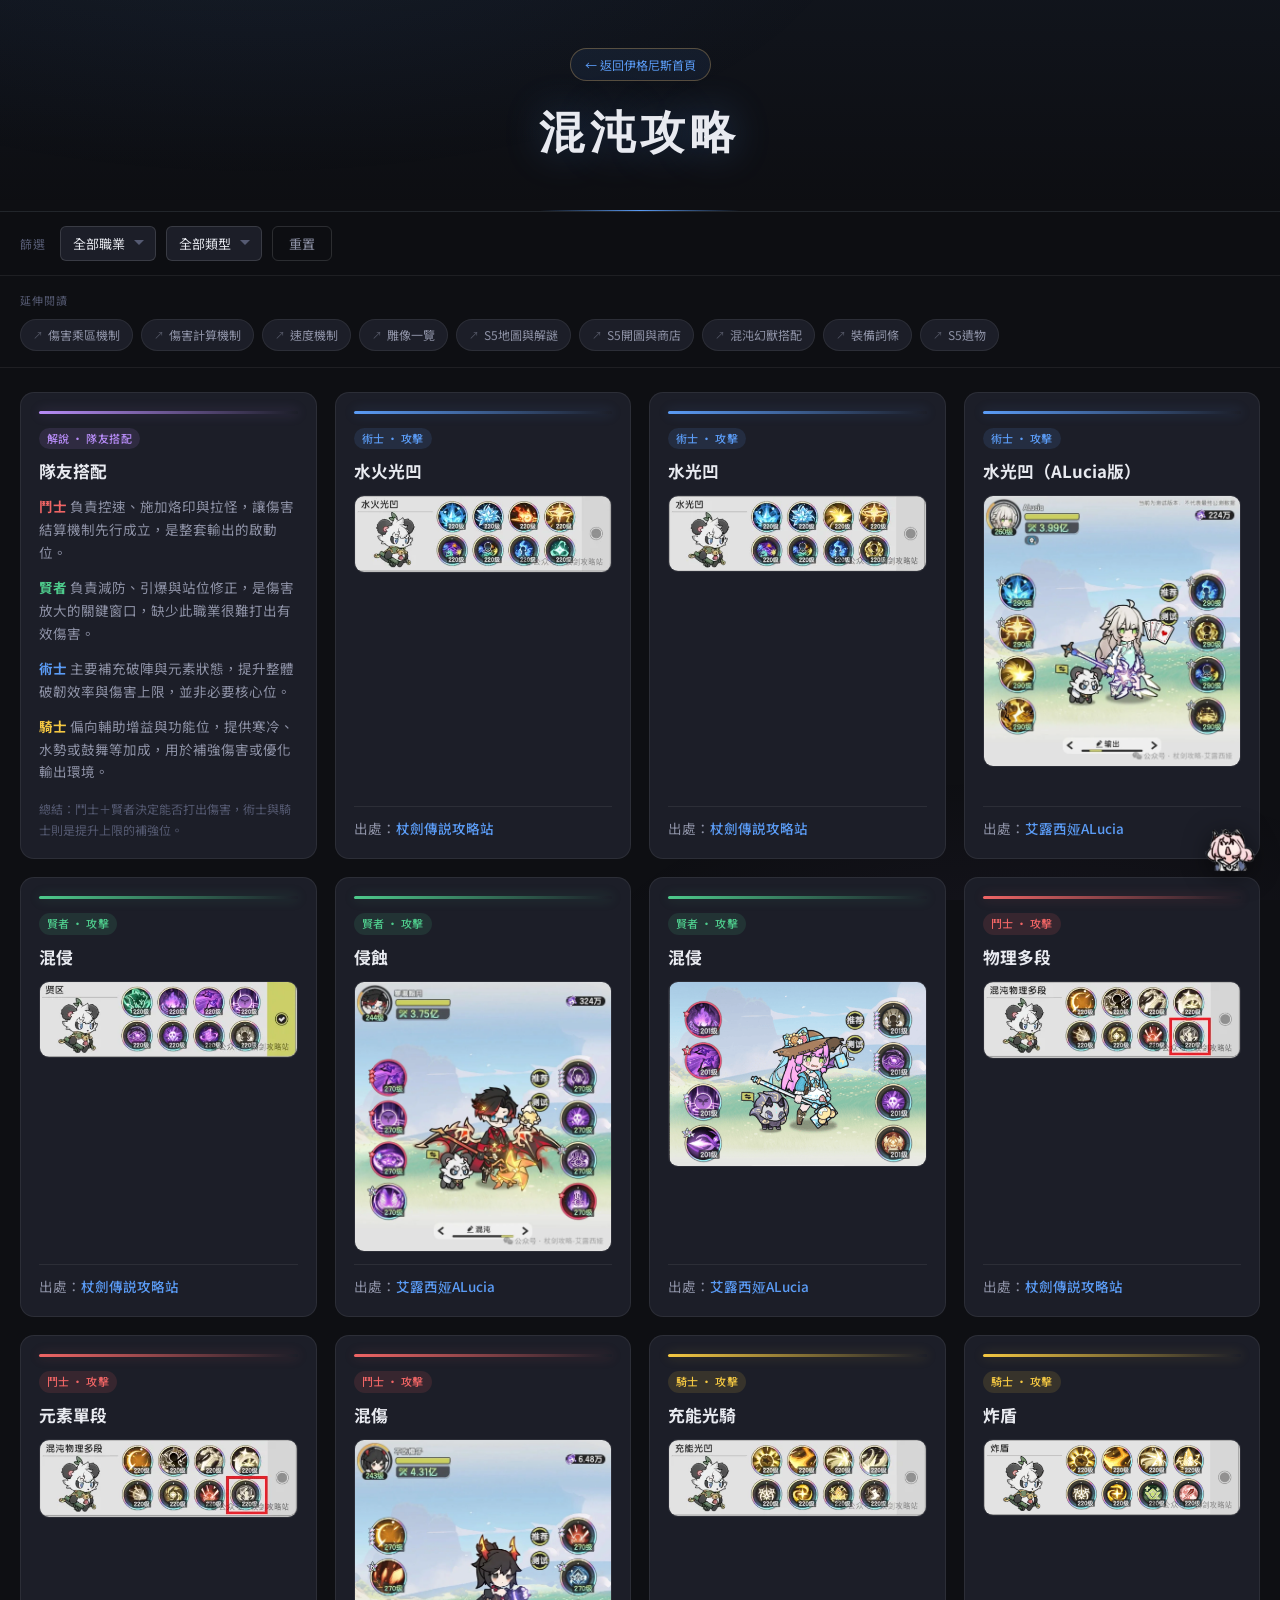
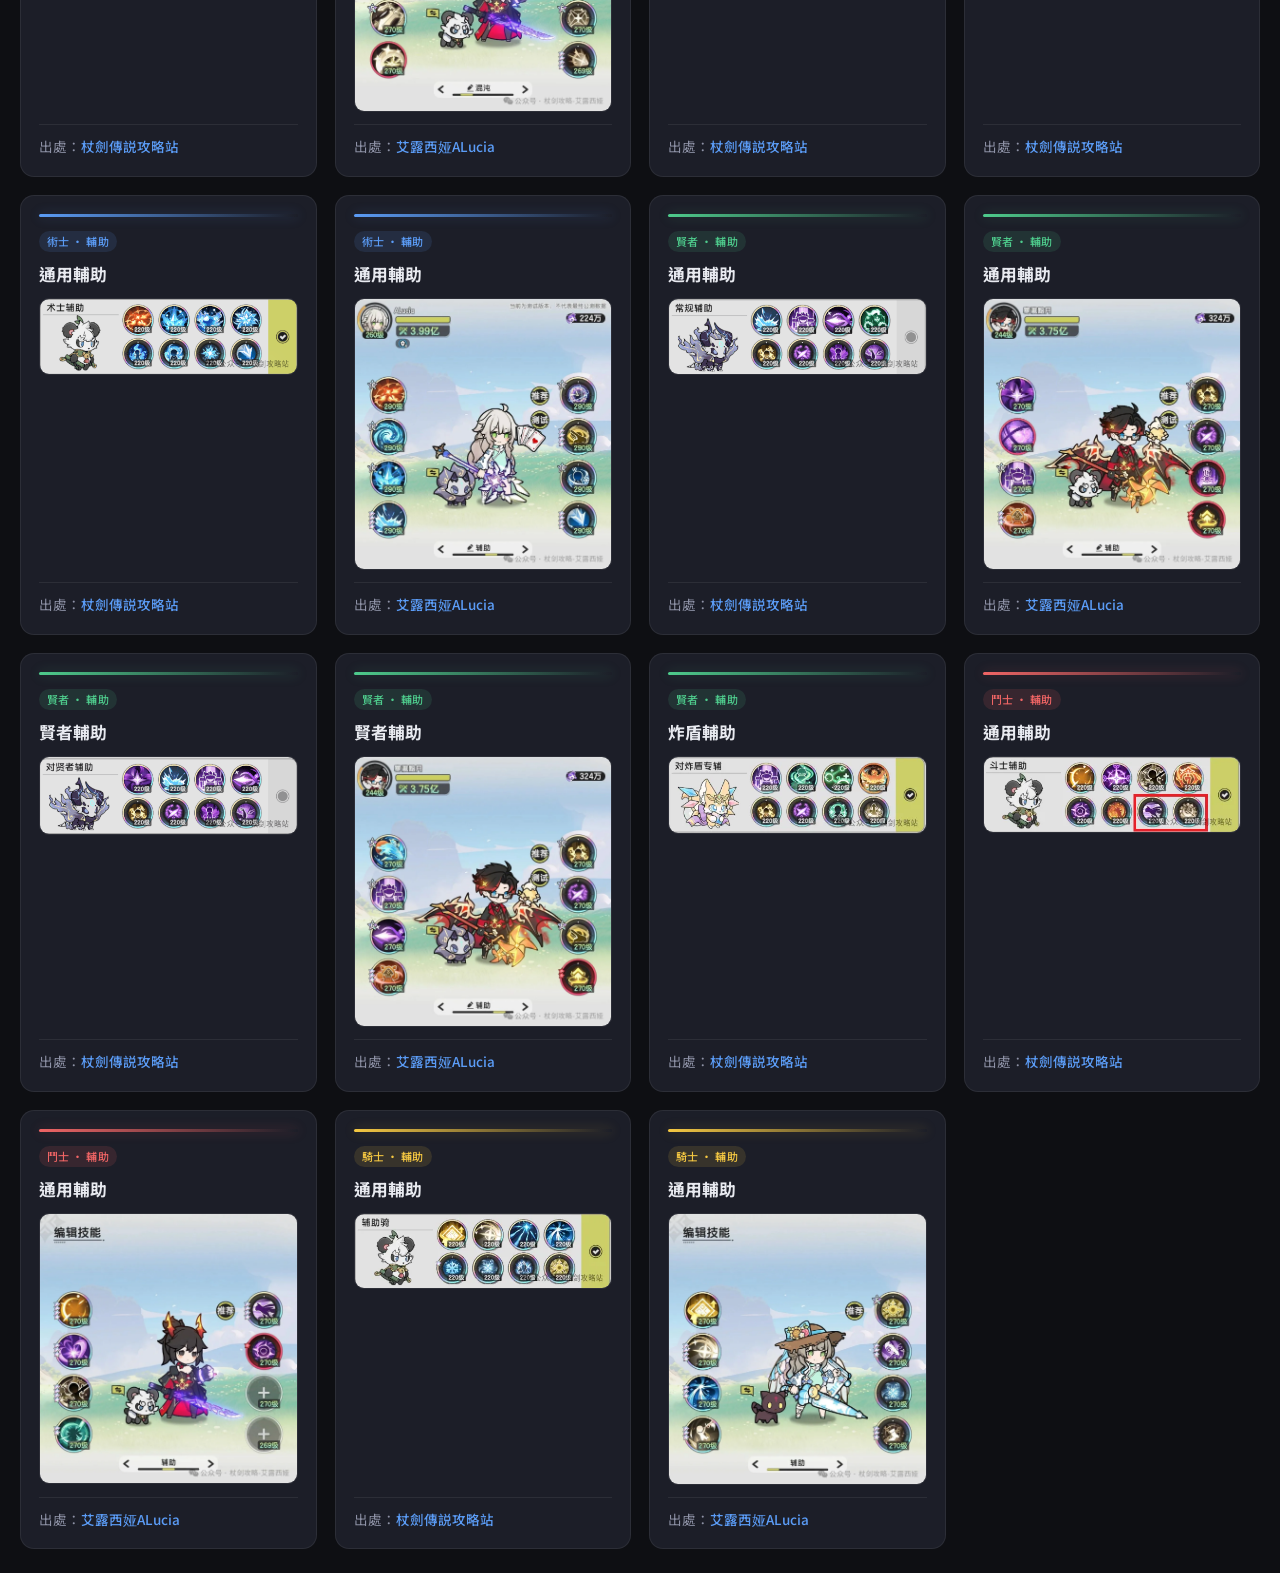
==== commit 99e2a963: "Update hundun.html" ====
--- a/hundun.html
+++ b/hundun.html
@@ -10,6 +10,29 @@
   <body>
     <!-- ===== 頁面標題 ===== -->
     <header>
+      <a
+        href="index.html"
+        class="back-link"
+        style="
+          display: inline-block;
+          margin-bottom: 18px;
+          font-size: 12px;
+          color: var(--accent);
+          text-decoration: none;
+          padding: 6px 14px;
+          border-radius: 999px;
+          border: 1px solid rgba(211, 172, 103, 0.35);
+          background: var(--accent-dim);
+          transition: all 0.2s;
+        "
+        onmouseover="
+          this.style.background = 'rgba(211, 172, 103, 0.16)';
+        "
+        onmouseout="
+          this.style.background = 'var(--accent-dim)';
+        "
+        >← 返回伊格尼斯首頁</a
+      >
       <h1>混沌攻略</h1>
     </header>
 
@@ -128,7 +151,6 @@
       </div>
     </div>
 
-
     <!-- ===== 無結果提示 ===== -->
     <div id="no-results-7" class="no-results-section">
       目前沒有符合篩選條件的資料。
